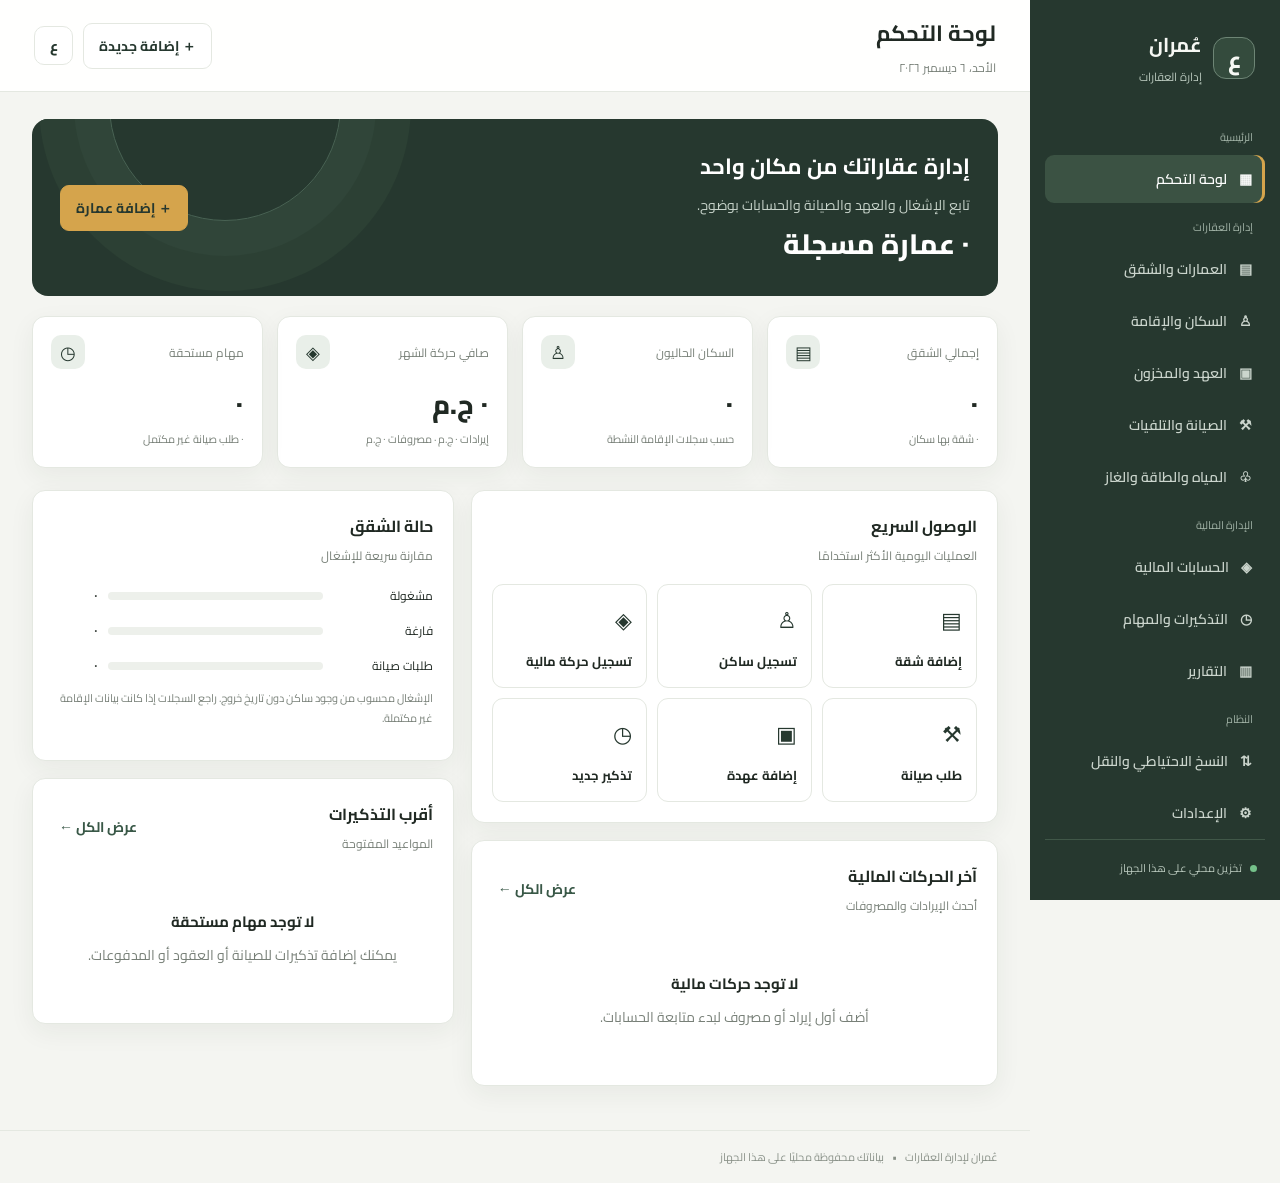
==== عماره6.html @ f6e33fef "Keep standalone source aligned with database schema v3" ====
<!doctype html>
<html lang="ar" dir="rtl">
<head>
<meta charset="utf-8"><meta name="viewport" content="width=device-width,initial-scale=1,viewport-fit=cover">
<meta name="theme-color" content="#26382f"><meta name="description" content="نظام إدارة العمارات والشقق والسكان والعهد والحسابات">
<style>
@import url('https://fonts.googleapis.com/css2?family=Cairo:wght@400;500;600;700;800&display=swap');
:root{--bg:#f4f5f1;--panel:#fff;--ink:#202923;--muted:#788078;--line:#e4e8e1;--green:#26382f;--green2:#395847;--soft:#e9efe9;--gold:#d5a44c;--red:#b54c42;--shadow:0 8px 26px rgba(26,44,33,.06)}
*{box-sizing:border-box}body{margin:0;background:var(--bg);color:var(--ink);font-family:"Cairo",Tahoma,Arial,sans-serif;font-size:14px}button,input,select,textarea{font:inherit}button{cursor:pointer}.app-shell{min-height:100vh;display:flex}.sidebar{width:250px;background:var(--green);color:#f6f8f4;position:fixed;right:0;top:0;bottom:0;padding:22px 15px;display:flex;flex-direction:column;z-index:20;overflow:auto}.brand{display:flex;align-items:center;gap:11px;padding:4px 10px 26px}.brand-mark{width:42px;height:42px;border:1px solid #6d8575;border-radius:13px;display:grid;place-items:center;font-size:23px;font-weight:800;background:#344b3d}.brand b{display:block;font-size:20px}.brand small{color:#b8c7bc}.nav-label{font-size:11px;color:#9fb0a4;margin:12px 12px 6px}.nav{width:100%;border:0;background:transparent;color:#cbd5cd;text-align:right;padding:11px 13px;border-radius:9px;display:flex;align-items:center;gap:12px;margin:2px 0;font-weight:600}.nav span{flex:1}.nav:hover,.nav.active{background:#3b5243;color:white}.nav.active{box-shadow:inset -3px 0 var(--gold)}.nav-badge{background:#d5a44c;color:#1f3026;border-radius:30px;min-width:8px;height:8px}.sidebar-foot{margin-top:auto;padding:18px 8px 0;color:#b8c7bc;font-size:11px;border-top:1px solid #405748}.status-dot{display:inline-block;width:7px;height:7px;background:#75c18a;border-radius:50%;margin-left:6px}.main{margin-right:250px;width:calc(100% - 250px);min-width:0}.topbar{height:92px;padding:20px 34px;background:rgba(255,255,255,.92);border-bottom:1px solid var(--line);display:flex;align-items:center;gap:14px;position:sticky;top:0;z-index:10}.topbar h1{margin:0;font-size:22px}.topbar p{margin:2px 0 0;color:var(--muted);font-size:12px}.top-actions{margin-right:auto;display:flex;gap:10px;align-items:center}.avatar,.icon-btn{border:1px solid var(--line);background:#fff;border-radius:10px;width:39px;height:39px;color:var(--green);font-weight:800}.mobile-menu{display:none}.content{padding:27px 32px;max-width:1600px;margin:auto;min-height:calc(100vh - 145px)}.footer{padding:16px 32px;color:#899188;font-size:11px;border-top:1px solid var(--line)}.footer span{margin:0 6px}.button{border:1px solid var(--green);background:var(--green);color:white;border-radius:9px;padding:9px 15px;font-weight:700;display:inline-flex;align-items:center;justify-content:center;gap:7px}.button:hover{background:var(--green2)}.button.ghost{background:white;color:var(--green);border-color:var(--line)}.button.danger{background:#fff5f4;border-color:#f0d4d1;color:var(--red)}.button.small{padding:5px 9px;font-size:12px}.button.gold{background:var(--gold);border-color:var(--gold);color:#25352a}.icon-btn{font-size:19px}.hero{background:var(--green);color:white;padding:26px 28px;border-radius:16px;display:flex;align-items:center;gap:20px;justify-content:space-between;margin-bottom:20px;position:relative;overflow:hidden}.hero:after{content:"";position:absolute;width:230px;height:230px;border:1px solid #496354;border-radius:50%;left:8%;top:-130px;box-shadow:0 0 0 35px #304539,0 0 0 70px #2c4034}.hero>*{z-index:1}.hero h2{margin:0 0 5px;font-size:22px}.hero p{margin:0;color:#c6d2c9}.hero .hero-number{font-size:28px;font-weight:800}.hero .button{background:var(--gold);border-color:var(--gold);color:#26382f}.stats-grid{display:grid;grid-template-columns:repeat(4,minmax(0,1fr));gap:14px;margin-bottom:22px}.stat-card,.panel,.data-card{background:var(--panel);border:1px solid var(--line);border-radius:13px;box-shadow:var(--shadow)}.stat-card{padding:18px}.stat-top{display:flex;align-items:center;justify-content:space-between;color:var(--muted);font-size:12px}.stat-icon{width:34px;height:34px;border-radius:10px;display:grid;place-items:center;background:var(--soft);color:var(--green);font-size:18px}.stat-value{font-size:27px;font-weight:800;margin:10px 0 0}.stat-note{font-size:11px;color:var(--muted)}.dashboard-grid{display:grid;grid-template-columns:1.25fr 1fr;gap:17px}.panel{padding:20px;margin-bottom:17px;min-width:0}.panel-head{display:flex;align-items:center;justify-content:space-between;gap:12px;margin-bottom:17px}.panel-head h3{margin:0;font-size:16px}.panel-head p{margin:3px 0 0;color:var(--muted);font-size:12px}.link-btn{border:0;background:transparent;color:var(--green2);font-weight:700}.quick-grid{display:grid;grid-template-columns:repeat(3,1fr);gap:10px}.quick-tile{border:1px solid var(--line);background:#fff;border-radius:11px;padding:14px;text-align:right;display:flex;flex-direction:column;gap:8px;color:var(--ink)}.quick-tile:hover{border-color:#a7b8aa;background:#f9fbf8}.quick-tile b{font-size:13px}.quick-tile span{font-size:22px;color:var(--green)}.section-title{display:flex;justify-content:space-between;align-items:center;margin-bottom:18px;gap:12px}.section-title h2{font-size:20px;margin:0}.section-title p{color:var(--muted);margin:4px 0 0;font-size:12px}.toolbar{display:flex;gap:9px;flex-wrap:wrap;margin-bottom:15px}.field,.search{border:1px solid #dfe5de;background:#fff;border-radius:9px;padding:10px 12px;outline:none;color:var(--ink);width:100%;min-width:0}.field:focus,.search:focus{border-color:#6c8b75;box-shadow:0 0 0 3px #e7eee8}.search{max-width:330px}.toolbar .field{width:auto;min-width:145px}.table-wrap{overflow:auto;border:1px solid var(--line);border-radius:10px}table{width:100%;border-collapse:collapse;white-space:nowrap;background:white}th,td{padding:12px 14px;text-align:right;border-bottom:1px solid #edf0eb;font-size:12px}th{background:#f8f9f6;color:#727c72;font-weight:700}tbody tr:last-child td{border-bottom:0}tbody tr:hover{background:#fbfcfa}.empty{text-align:center;padding:35px 15px;color:var(--muted)}.empty b{display:block;color:var(--ink);font-size:15px;margin-bottom:6px}.pill{display:inline-flex;padding:4px 8px;border-radius:30px;background:#edf1ed;color:#526355;font-size:11px;font-weight:700}.pill.good{background:#e6f4e9;color:#2e7543}.pill.warn{background:#fff3d9;color:#936a19}.pill.bad{background:#fde9e7;color:#a43d35}.pill.blue{background:#e8f1f7;color:#3f6b82}.muted{color:var(--muted)}.two-col{display:grid;grid-template-columns:1fr 1fr;gap:17px}.form-grid{display:grid;grid-template-columns:repeat(2,minmax(0,1fr));gap:13px}.form-field{display:flex;flex-direction:column;gap:6px}.form-field label{font-weight:700;font-size:12px}.form-field.full{grid-column:1/-1}.form-field small{font-size:11px;color:var(--muted)}textarea.field{min-height:80px;resize:vertical}.modal-backdrop{position:fixed;inset:0;background:rgba(18,28,21,.55);z-index:100;display:grid;place-items:center;padding:18px}.modal{width:min(720px,100%);max-height:90vh;overflow:auto;background:white;border-radius:16px;box-shadow:0 20px 70px #0003}.modal-head{display:flex;align-items:center;justify-content:space-between;padding:18px 22px;border-bottom:1px solid var(--line)}.modal-head h3{margin:0;font-size:17px}.modal-body{padding:22px}.modal-foot{padding:15px 22px;border-top:1px solid var(--line);display:flex;gap:9px;justify-content:flex-start}.close-btn{border:0;background:#f1f3ef;border-radius:8px;width:32px;height:32px}.toast-root{position:fixed;bottom:20px;left:20px;z-index:200;display:grid;gap:8px}.toast{padding:12px 16px;background:#24392d;color:white;border-radius:10px;box-shadow:var(--shadow);max-width:min(400px,90vw)}.toast.error{background:#9d3d35}.alert-strip{margin:16px 32px 0;padding:12px 15px;border:1px solid #f0dbad;background:#fff8e8;color:#805f1c;border-radius:10px}.hidden{display:none!important}.bar-row{display:grid;grid-template-columns:100px 1fr 45px;gap:10px;align-items:center;margin:12px 0;font-size:12px}.bar-track{height:8px;background:#edf0eb;border-radius:20px;overflow:hidden}.bar-fill{height:100%;background:var(--green2);border-radius:20px}.resident-photo{width:35px;height:35px;object-fit:cover;border-radius:9px;background:#edf0eb}.file-drop{padding:22px;border:1px dashed #b9c7ba;border-radius:12px;text-align:center;background:#fafbf9}.file-drop input{max-width:100%}.notice{padding:13px 15px;background:#f5f7f2;border-right:3px solid var(--gold);border-radius:7px;color:#586257;font-size:12px;line-height:1.9}.actions{display:flex;gap:6px;align-items:center}.actions button{border:1px solid var(--line);background:white;border-radius:7px;padding:5px 8px;color:var(--green);font-size:12px}.danger-text{color:var(--red)}.mini-metrics{display:flex;gap:8px;flex-wrap:wrap}.metric-chip{padding:8px 11px;background:#f4f6f2;border-radius:8px;font-size:12px}.metric-chip b{margin-right:5px}.tabs{display:flex;gap:5px;border-bottom:1px solid var(--line);margin-bottom:15px;overflow:auto}.tab{padding:10px 13px;border:0;background:none;color:var(--muted);white-space:nowrap}.tab.active{color:var(--green);border-bottom:2px solid var(--green);font-weight:800}.checkline{display:flex;align-items:center;gap:8px}.checkline input{width:17px;height:17px}.danger-zone{border:1px solid #f0d4d1;border-radius:10px;padding:15px}.danger-zone h4{color:var(--red);margin:0 0 8px}.small-text{font-size:11px;color:var(--muted);line-height:1.8}.report-summary{display:grid;grid-template-columns:repeat(3,1fr);gap:10px}.report-box{padding:14px;background:#f6f7f4;border-radius:9px}.report-box small{color:var(--muted);display:block}.report-box b{font-size:19px}.print-only{display:none}
@media(max-width:1100px){.stats-grid{grid-template-columns:repeat(2,1fr)}.content{padding:22px}.topbar{padding:18px 22px}.dashboard-grid{grid-template-columns:1fr}}
@media(max-width:760px){.sidebar{transform:translateX(105%);transition:transform .2s;width:270px;box-shadow:-12px 0 30px #0002}.sidebar.open{transform:translateX(0)}.main{margin-right:0;width:100%}.mobile-menu{display:block}.topbar{height:78px;padding:12px 15px}.topbar h1{font-size:18px}.topbar p{font-size:10px}.top-actions .button{padding:8px 10px;font-size:12px}.content{padding:17px 13px}.hero{padding:20px;align-items:flex-start;flex-direction:column}.hero h2{font-size:19px}.stats-grid{gap:9px}.stat-card{padding:13px}.stat-value{font-size:23px}.dashboard-grid,.two-col{grid-template-columns:1fr}.quick-grid{grid-template-columns:repeat(2,1fr)}.form-grid{grid-template-columns:1fr}.form-field.full{grid-column:auto}.section-title{align-items:flex-start}.section-title h2{font-size:18px}.search{max-width:none;flex:1}.toolbar .field{flex:1;min-width:120px}.panel{padding:14px}.report-summary{grid-template-columns:1fr 1fr}.footer{padding:14px}.alert-strip{margin:10px 13px 0}.modal-backdrop{padding:8px}.modal-body{padding:15px}.modal-head,.modal-foot{padding:14px 15px}}
@media print{.sidebar,.topbar,.footer,.toolbar,.button,.actions,.mobile-menu{display:none!important}.main{margin:0;width:100%}.content{padding:0}.panel,.stat-card{box-shadow:none;break-inside:avoid}.print-only{display:block}body{background:white}}

</style>
<title>عمران | إدارة العقارات</title>
</head>
<body>
<div class="app-shell">
<aside class="sidebar" id="sidebar">
  <div class="brand"><div class="brand-mark">ع</div><div><b>عُمران</b><small>إدارة العقارات</small></div></div>
  <div class="nav-label">الرئيسية</div>
  <button class="nav active" data-page="dashboard">▦ <span>لوحة التحكم</span></button>
  <div class="nav-label">إدارة العقارات</div>
  <button class="nav" data-page="buildings">▤ <span>العمارات والشقق</span></button>
  <button class="nav" data-page="residents">♙ <span>السكان والإقامة</span></button>
  <button class="nav" data-page="inventory">▣ <span>العهد والمخزون</span></button>
  <button class="nav" data-page="maintenance">⚒ <span>الصيانة والتلفيات</span></button>
  <button class="nav" data-page="utilities">♧ <span>المياه والطاقة والغاز</span></button>
  <div class="nav-label">الإدارة المالية</div>
  <button class="nav" data-page="finance">◈ <span>الحسابات المالية</span></button>
  <button class="nav" data-page="reminders">◷ <span>التذكيرات والمهام</span><i id="reminderBadge" class="nav-badge"></i></button>
  <button class="nav" data-page="reports">▥ <span>التقارير</span></button>
  <div class="nav-label">النظام</div>
  <button class="nav" data-page="backup">⇅ <span>النسخ الاحتياطي والنقل</span></button>
  <button class="nav" data-page="settings">⚙ <span>الإعدادات</span></button>
  <div class="sidebar-foot"><span class="status-dot"></span> تخزين محلي على هذا الجهاز</div>
</aside>
<main class="main">
<header class="topbar"><button class="icon-btn mobile-menu" id="menuToggle" aria-label="القائمة">☰</button><div><h1 id="pageTitle">لوحة التحكم</h1><p id="todayLabel"></p></div><div class="top-actions"><button class="button ghost" id="quickAdd">＋ إضافة جديدة</button><button class="avatar" id="profileBtn" title="معلومات البرنامج">ع</button></div></header>
<div id="alertStrip" class="alert-strip hidden"></div>
<section id="pageContent" class="content" aria-live="polite"></section>
<footer class="footer">عُمران لإدارة العقارات <span>•</span> بياناتك محفوظة محليًا على هذا الجهاز</footer>
</main>
</div>
<div id="modalRoot"></div><div id="toastRoot" class="toast-root" aria-live="polite"></div>
<script>
/* Omran property manager - local-first, IndexedDB */
(() => {
"use strict";
const DB_NAME="omran-property-manager", DB_VERSION=3, STORE="records", META="meta";
const $=s=>document.querySelector(s), $$=s=>Array.from(document.querySelectorAll(s));
const today=()=>new Date().toISOString().slice(0,10);
const uid=()=>`${Date.now().toString(36)}-${Math.random().toString(36).slice(2,9)}`;
const fmt=n=>new Intl.NumberFormat("ar-EG",{maximumFractionDigits:2}).format(Number(n||0));
const dateFmt=d=>d?new Date(d+"T12:00:00").toLocaleDateString("ar-EG"): "—";
const esc=s=>String(s??"").replace(/[&<>"']/g,c=>({"&":"&amp;","<":"&lt;",">":"&gt;",'"':"&quot;","'":"&#39;"}[c]));
const money=n=>`${fmt(n)} ج.م`;
const categories={
buildings:{label:"العمارات",title:"العمارات والشقق"},
apartments:{label:"الشقق",title:"الشقق"},
residents:{label:"السكان",title:"السكان والإقامة"},
inventory:{label:"العهد",title:"العهد والمخزون"},
maintenance:{label:"الصيانة",title:"الصيانة والتلفيات"},
utilities:{label:"المرافق",title:"المياه والطاقة والغاز"},
finance:{label:"الحسابات",title:"الحسابات المالية"},
reminders:{label:"التذكيرات",title:"التذكيرات والمهام"},
};
let db, state={page:"dashboard", search:"", filterBuilding:"", filterStatus:"", editId:null, modalType:null, lock:false};
const stores=["buildings","apartments","residents","residenceHistory","inventory","stockMoves","maintenance","utilities","transactions","reminders","meta"];
function openDB(){return new Promise((resolve,reject)=>{const req=indexedDB.open(DB_NAME,DB_VERSION);req.onupgradeneeded=()=>{const d=req.result;stores.forEach(s=>{if(!d.objectStoreNames.contains(s))d.createObjectStore(s,{keyPath:"id"});});};req.onsuccess=()=>resolve(req.result);req.onerror=()=>reject(req.error);});}
function all(store){return new Promise((resolve,reject)=>{const tx=db.transaction(store,"readonly"),r=tx.objectStore(store).getAll();r.onsuccess=()=>resolve(r.result||[]);r.onerror=()=>reject(r.error);});}
function get(store,id){return new Promise((resolve,reject)=>{const r=db.transaction(store,"readonly").objectStore(store).get(id);r.onsuccess=()=>resolve(r.result||null);r.onerror=()=>reject(r.error);});}
function put(store,obj){return new Promise((resolve,reject)=>{const tx=db.transaction(store,"readwrite");tx.objectStore(store).put(obj);tx.oncomplete=()=>resolve(obj);tx.onerror=()=>reject(tx.error);});}
function del(store,id){return new Promise((resolve,reject)=>{const tx=db.transaction(store,"readwrite");tx.objectStore(store).delete(id);tx.oncomplete=resolve;tx.onerror=()=>reject(tx.error);});}
async function rows(store){return (await all(store)).sort((a,b)=>(b.updatedAt||b.createdAt||"").localeCompare(a.updatedAt||a.createdAt||""));}
async function save(store,data){const old=data.id?await get(store,data.id):null;const obj={...old,...data,id:data.id||uid(),createdAt:old?.createdAt||new Date().toISOString(),updatedAt:new Date().toISOString()};await put(store,obj);return obj;}
function toast(msg,type=""){const el=document.createElement("div");el.className="toast "+type;el.textContent=msg;$("#toastRoot").append(el);setTimeout(()=>el.remove(),3500);}
function buildingName(id,bs){return bs.find(x=>x.id===id)?.name||"—";}
function apartmentName(id,aps,bs=[]){const a=aps.find(x=>x.id===id);return a?`${buildingName(a.buildingId,bs)} / شقة ${a.number}`:"—";}
function pill(text,type=""){return `<span class="pill ${type}">${esc(text)}</span>`;}
function empty(title,desc="ابدأ بإضافة أول سجل لهذا القسم."){return `<div class="empty"><b>${esc(title)}</b>${esc(desc)}</div>`;}
function pageTitle(p){const map={dashboard:"لوحة التحكم",buildings:"العمارات والشقق",residents:"السكان والإقامة",inventory:"العهد والمخزون",maintenance:"الصيانة والتلفيات",utilities:"المياه والطاقة والغاز",finance:"الحسابات المالية",reminders:"التذكيرات والمهام",reports:"التقارير",backup:"النسخ الاحتياطي والنقل",settings:"الإعدادات"};return map[p]||"عُمران";}
function sectionHead(title,desc,buttonText="",buttonAction=""){return `<div class="section-title"><div><h2>${title}</h2><p>${desc}</p></div>${buttonText?`<button class="button" data-action="${buttonAction}">＋ ${buttonText}</button>`:""}</div>`;}
function panelHead(title,desc="",right=""){return `<div class="panel-head"><div><h3>${title}</h3>${desc?`<p>${desc}</p>`:""}</div>${right}</div>`;}
function stat(label,value,icon,note=""){return `<div class="stat-card"><div class="stat-top"><span>${label}</span><span class="stat-icon">${icon}</span></div><div class="stat-value">${value}</div><div class="stat-note">${note}</div></div>`;}
function table(headers,body){return `<div class="table-wrap"><table><thead><tr>${headers.map(h=>`<th>${h}</th>`).join("")}</tr></thead><tbody>${body||`<tr><td colspan="${headers.length}">${empty("لا توجد بيانات مطابقة","غيّر عوامل البحث أو أضف سجلًا جديدًا.")}</td></tr>`}</tbody></table></div>`;}
function actionButtons(store,id){return `<div class="actions"><button data-action="edit" data-store="${store}" data-id="${id}">تعديل</button><button class="danger-text" data-action="delete" data-store="${store}" data-id="${id}">حذف</button></div>`;}
function buildingOptions(bs,selected=""){return `<option value="">اختر العمارة</option>`+bs.map(b=>`<option value="${b.id}" ${selected===b.id?"selected":""}>${esc(b.name)}</option>`).join("");}
function apartmentOptions(aps,bs,selected=""){return `<option value="">اختر الشقة</option>`+aps.map(a=>`<option value="${a.id}" ${selected===a.id?"selected":""}>${esc(buildingName(a.buildingId,bs))} — ${esc(a.number)}</option>`).join("");}
async function render(){if(!db)return;$("#pageTitle").textContent=pageTitle(state.page);$("#todayLabel").textContent=new Date().toLocaleDateString("ar-EG",{weekday:"long",year:"numeric",month:"long",day:"numeric"});$$(".nav").forEach(b=>b.classList.toggle("active",b.dataset.page===state.page));const reminders=await all("reminders");const due=reminders.filter(r=>!r.done&&r.date<=today()).length;$("#reminderBadge").style.display=due?"inline-block":"none";$("#alertStrip").classList.toggle("hidden",!due);$("#alertStrip").textContent=due?`لديك ${fmt(due)} تذكيرًا أو مهمة مستحقة أو متأخرة. راجع قسم التذكيرات.`:"";const content=$("#pageContent");content.innerHTML=await renderPage(state.page);content.querySelectorAll("[data-action]").forEach(b=>b.addEventListener("click",()=>handleAction(b.dataset.action,b.dataset.store,b.dataset.id)));content.querySelectorAll("[data-page-link]").forEach(b=>b.addEventListener("click",()=>navigate(b.dataset.pageLink)));content.querySelectorAll("[data-filter]").forEach(el=>el.addEventListener("input",()=>{state[el.dataset.filter]=el.value;render();}));content.querySelectorAll("[data-csv]").forEach(b=>b.addEventListener("click",()=>exportCSV(b.dataset.csv)));content.querySelectorAll("[data-print]").forEach(b=>b.addEventListener("click",()=>window.print()));}
async function renderPage(p){switch(p){case"dashboard":return dashboard();case"buildings":return buildingsPage();case"residents":return residentsPage();case"inventory":return inventoryPage();case"maintenance":return maintenancePage();case"utilities":return utilitiesPage();case"finance":return financePage();case"reminders":return remindersPage();case"reports":return reportsPage();case"backup":return backupPage();case"settings":return settingsPage();default:return dashboard();}}
async function dashboard(){const [bs,aps,rs,ms,ts,rem,inv]=await Promise.all(["buildings","apartments","residents","maintenance","transactions","reminders","inventory"].map(all));const activeResidents=rs.filter(x=>!x.exitDate);const occupied=new Set(activeResidents.map(x=>x.apartmentId));const due=rem.filter(x=>!x.done&&x.date<=today());const month=today().slice(0,7),tx=ts.filter(x=>(x.date||"").startsWith(month));const inc=tx.filter(x=>x.type==="income").reduce((s,x)=>s+Number(x.amount||0),0),out=tx.filter(x=>x.type==="expense").reduce((s,x)=>s+Number(x.amount||0),0);const openM=ms.filter(x=>x.status!=="مكتمل");const recent=[...ts].sort((a,b)=>(b.date||"").localeCompare(a.date||"")).slice(0,5);return `<div class="hero"><div><h2>إدارة عقاراتك من مكان واحد</h2><p>تابع الإشغال والعهد والصيانة والحسابات بوضوح.</p><div class="hero-number">${fmt(bs.length)} عمارة مسجلة</div></div><button class="button" data-action="add" data-store="buildings">＋ إضافة عمارة</button></div><div class="stats-grid">${stat("إجمالي الشقق",fmt(aps.length),"▤",`${fmt(occupied.size)} شقة بها سكان`)}${stat("السكان الحاليون",fmt(activeResidents.length),"♙","حسب سجلات الإقامة النشطة")}${stat("صافي حركة الشهر",money(inc-out),"◈",`إيرادات ${money(inc)} · مصروفات ${money(out)}`)}${stat("مهام مستحقة",fmt(due.length),"◷",`${fmt(openM.length)} طلب صيانة غير مكتمل`)}</div><div class="dashboard-grid"><div><div class="panel">${panelHead("الوصول السريع","العمليات اليومية الأكثر استخدامًا")}<div class="quick-grid"><button class="quick-tile" data-action="add" data-store="apartments"><span>▤</span><b>إضافة شقة</b></button><button class="quick-tile" data-action="add" data-store="residents"><span>♙</span><b>تسجيل ساكن</b></button><button class="quick-tile" data-action="add" data-store="transactions"><span>◈</span><b>تسجيل حركة مالية</b></button><button class="quick-tile" data-action="add" data-store="maintenance"><span>⚒</span><b>طلب صيانة</b></button><button class="quick-tile" data-action="add" data-store="inventory"><span>▣</span><b>إضافة عهدة</b></button><button class="quick-tile" data-action="add" data-store="reminders"><span>◷</span><b>تذكير جديد</b></button></div></div><div class="panel">${panelHead("آخر الحركات المالية","أحدث الإيرادات والمصروفات",`<button class="link-btn" data-page-link="finance">عرض الكل ←</button>`)}${recent.length?table(["التاريخ","البيان","النوع","المبلغ"],recent.map(t=>`<tr><td>${dateFmt(t.date)}</td><td>${esc(t.title)}</td><td>${pill(t.type==="income"?"إيراد":"مصروف",t.type==="income"?"good":"warn")}</td><td>${money(t.amount)}</td></tr>`).join("")):empty("لا توجد حركات مالية","أضف أول إيراد أو مصروف لبدء متابعة الحسابات.")}</div></div><div><div class="panel">${panelHead("حالة الشقق","مقارنة سريعة للإشغال")}<div class="bar-row"><span>مشغولة</span><div class="bar-track"><div class="bar-fill" style="width:${aps.length?Math.min(100,occupied.size/aps.length*100):0}%"></div></div><b>${fmt(occupied.size)}</b></div><div class="bar-row"><span>فارغة</span><div class="bar-track"><div class="bar-fill" style="width:${aps.length?Math.min(100,Math.max(0,aps.length-occupied.size)/aps.length*100):0}%;background:#d5a44c"></div></div><b>${fmt(Math.max(0,aps.length-occupied.size))}</b></div><div class="bar-row"><span>طلبات صيانة</span><div class="bar-track"><div class="bar-fill" style="width:${Math.min(100,openM.length*10)}%;background:#b54c42"></div></div><b>${fmt(openM.length)}</b></div><p class="small-text">الإشغال محسوب من وجود ساكن دون تاريخ خروج. راجع السجلات إذا كانت بيانات الإقامة غير مكتملة.</p></div><div class="panel">${panelHead("أقرب التذكيرات","المواعيد المفتوحة",`<button class="link-btn" data-page-link="reminders">عرض الكل ←</button>`)}${due.length?due.slice(0,5).map(r=>`<div class="bar-row" style="grid-template-columns:1fr auto"><span>${esc(r.title)}<small class="muted" style="display:block">${dateFmt(r.date)}</small></span>${pill(r.date<today()?"متأخر":"اليوم",r.date<today()?"bad":"warn")}</div>`).join(""):empty("لا توجد مهام مستحقة","يمكنك إضافة تذكيرات للصيانة أو العقود أو المدفوعات.")}</div></div></div>`;}
async function buildingsPage(){const [bs,aps]=await Promise.all([all("buildings"),all("apartments")]);const q=state.search.toLowerCase();const list=bs.filter(b=>(b.name+" "+b.address).toLowerCase().includes(q));return `${sectionHead("العمارات والشقق","إدارة العقارات والوحدات وسعة كل شقة","إضافة عمارة","add-building")}<div class="toolbar"><input class="search" placeholder="ابحث باسم العمارة أو العنوان..." data-filter="search" value="${esc(state.search)}"><button class="button ghost" data-action="add" data-store="apartments">＋ إضافة شقة</button></div><div class="stats-grid">${stat("العمارات",fmt(bs.length),"▤")}${stat("الشقق",fmt(aps.length),"▦")}${stat("إجمالي السعة",fmt(aps.reduce((s,a)=>s+Number(a.capacity||0),0)),"♙","مكانًا للسكن")}${stat("متوسط الشقق/عمارة",bs.length?fmt(aps.length/bs.length):"0","⌂")}</div><div class="panel">${list.length?table(["العمارة","العنوان","الأدوار","عدد الشقق","بيانات التواصل","الإجراءات"],list.map(b=>`<tr><td><b>${esc(b.name)}</b></td><td>${esc(b.address||"—")}</td><td>${fmt(b.floors||0)}</td><td>${aps.filter(a=>a.buildingId===b.id).length}</td><td>${esc(b.phone||"—")}</td><td>${actionButtons("buildings",b.id)} <button class="button small ghost" data-action="view-building" data-id="${b.id}">الشقق</button></td></tr>`).join("")):empty("لا توجد عمارات بعد","أضف العمارة الأولى ثم أضف الشقق التابعة لها.")}</div><div class="panel">${panelHead("قائمة الشقق","رقم الشقة فريد داخل كل عمارة",`<button class="button small ghost" data-csv="apartments">تصدير CSV</button>`)}${aps.length?table(["العمارة","رقم الشقة","الدور","السعة","الحالة","ملاحظات","الإجراءات"],aps.map(a=>`<tr><td>${esc(buildingName(a.buildingId,bs))}</td><td><b>${esc(a.number)}</b></td><td>${esc(a.floor||"—")}</td><td>${fmt(a.capacity||0)}</td><td>${pill(a.status||"متاحة",a.status==="مشغولة"?"good":a.status==="صيانة"?"warn":"")}</td><td>${esc(a.notes||"—")}</td><td>${actionButtons("apartments",a.id)}</td></tr>`).join("")):empty("لا توجد شقق","أضف الشقق بعد تسجيل العمارة.")}</div>`;}
async function residentsPage(){const [rs,aps,bs,hist]=await Promise.all([all("residents"),all("apartments"),all("buildings"),all("residenceHistory")]);const q=state.search.toLowerCase();const list=rs.filter(r=>([r.name,r.nationalId,r.phone,r.job].join(" ").toLowerCase().includes(q)));const history=hist.slice().sort((a,b)=>(b.eventDate||"").localeCompare(a.eventDate||""));return `${sectionHead("السكان والإقامة","ملفات السكان، المغادرة، والانتقال بين الشقق مع سجل تاريخي مستقل","تسجيل ساكن","add-residents")}<div class="toolbar"><input class="search" placeholder="الاسم أو الرقم القومي أو الهاتف..." data-filter="search" value="${esc(state.search)}"><button class="button ghost" data-csv="residents">تصدير CSV السكان</button><button class="button ghost" data-csv="residenceHistory">تصدير سجل الإقامة</button></div><div class="panel">${list.length?table(["الاسم","الرقم القومي","الشقة الحالية","الوظيفة","الهاتف","بداية الإقامة","تاريخ المغادرة","الحالة","الإجراءات"],list.map(r=>`<tr><td><b>${esc(r.name)}</b></td><td>${esc(r.nationalId||"—")}</td><td>${esc(apartmentName(r.apartmentId,aps,bs))}</td><td>${esc(r.job||"—")}</td><td>${esc(r.phone||"—")}</td><td>${dateFmt(r.entryDate)}</td><td>${dateFmt(r.exitDate)}</td><td>${pill(r.exitDate?"غادر":"مقيم",r.exitDate?"":"good")}</td><td>${actionButtons("residents",r.id)} ${!r.exitDate?`<div class="actions"><button data-action="transfer-resident" data-id="${r.id}">نقل لشقة</button><button data-action="exit-resident" data-id="${r.id}" class="danger-text">تسجيل مغادرة</button></div>`:""}</td></tr>`).join("")):empty("لا توجد سجلات سكان","سجّل بيانات الساكن واربطه بالشقة وتاريخ الدخول.")}</div><div class="panel">${panelHead("سجل المغادرة والانتقالات","سجل تاريخي مستقل لا يُحذف عند تغيير الشقة الحالية.")}${history.length?table(["التاريخ","الساكن","نوع الحركة","من الشقة","إلى الشقة","ملاحظات"],history.map(h=>`<tr><td>${dateFmt(h.eventDate)}</td><td><b>${esc(h.residentName||"—")}</b></td><td>${pill(h.eventType==="transfer"?"انتقال بين شقق":"مغادرة",h.eventType==="transfer"?"warn":"bad")}</td><td>${esc(apartmentName(h.fromApartmentId,aps,bs))}</td><td>${esc(h.toApartmentId?apartmentName(h.toApartmentId,aps,bs):"—")}</td><td>${esc(h.notes||"—")}</td></tr>`).join("")):empty("لا توجد حركات سابقة","ستظهر هنا عمليات المغادرة والانتقال بعد تسجيلها.")}</div><div class="notice">الرقم القومي وصور الهوية بيانات حساسة. لا تُدرجها في تقارير عامة، واحمِ ملفات النسخ الاحتياطي.</div>`;}
async function inventoryPage(){const [inv,bs,aps,moves]=await Promise.all(["inventory","buildings","apartments","stockMoves"].map(all));const q=state.search.toLowerCase();const list=inv.filter(x=>(x.name+" "+x.category+" "+x.code).toLowerCase().includes(q));return `${sectionHead("العهد والمخزون","تتبع الأجهزة والأثاث والأدوات وحركة التسليم والإرجاع","إضافة صنف","add-inventory")}<div class="toolbar"><input class="search" placeholder="بحث باسم الصنف أو كوده..." data-filter="search" value="${esc(state.search)}"><button class="button ghost" data-action="stock-move">＋ حركة عهدة</button><button class="button ghost" data-csv="inventory">تصدير CSV</button></div><div class="stats-grid">${stat("الأصناف",fmt(inv.length),"▣")}${stat("إجمالي الكميات",fmt(inv.reduce((s,x)=>s+Number(x.quantity||0),0)),"▤")}${stat("قيمة المخزون",money(inv.reduce((s,x)=>s+Number(x.quantity||0)*Number(x.unitCost||0),0)),"◈")}${stat("حركات العهد",fmt(moves.length),"⇄")}</div><div class="panel">${list.length?table(["الصنف","الكود","التصنيف","الكمية الكلية","المتاح بالمخزن","تكلفة الوحدة","الإجراءات"],list.map(x=>{const issued=moves.filter(m=>m.itemId===x.id&&m.type==="issue").reduce((s,m)=>s+Number(m.quantity||0),0),returned=moves.filter(m=>m.itemId===x.id&&m.type==="return").reduce((s,m)=>s+Number(m.quantity||0),0),available=Number(x.quantity||0)-issued+returned;return `<tr><td><b>${esc(x.name)}</b></td><td>${esc(x.code||"—")}</td><td>${esc(x.category||"—")}</td><td>${fmt(x.quantity)}</td><td>${pill(fmt(available),available<=Number(x.minStock||0)?"warn":"good")}</td><td>${money(x.unitCost)}</td><td>${actionButtons("inventory",x.id)}</td></tr>`}).join("")):empty("المخزون فارغ","أضف الأصناف مثل الثلاجات والأسرة والمقشات وأنابيب الغاز.")}</div><div class="panel">${panelHead("آخر حركات العهد","التسليم والإرجاع والنقل والتلف")}${moves.length?table(["التاريخ","الصنف","النوع","الكمية","الشقة","المستلم/ملاحظات"],moves.slice().sort((a,b)=>(b.date||"").localeCompare(a.date||"")).slice(0,30).map(m=>`<tr><td>${dateFmt(m.date)}</td><td>${esc(inv.find(x=>x.id===m.itemId)?.name||"صنف محذوف")}</td><td>${esc(m.typeLabel||m.type)}</td><td>${fmt(m.quantity)}</td><td>${esc(apartmentName(m.apartmentId,aps,bs))}</td><td>${esc(m.person||m.notes||"—")}</td></tr>`).join("")):empty("لا توجد حركات عهد","استخدم زر حركة عهدة لتسجيل تسليم أو إرجاع.")}</div>`;}
async function maintenancePage(){const [ms,bs,aps]=await Promise.all(["maintenance","buildings","apartments"].map(all));const q=state.search.toLowerCase();const list=ms.filter(x=>(x.title+" "+x.type+" "+x.status+" "+x.description).toLowerCase().includes(q));return `${sectionHead("الصيانة والتلفيات","طلبات الإصلاح، الفنيون، التكاليف، وصور الحالة","طلب صيانة","add-maintenance")}<div class="toolbar"><input class="search" placeholder="ابحث في طلبات الصيانة..." data-filter="search" value="${esc(state.search)}"><button class="button ghost" data-csv="maintenance">تصدير CSV</button></div><div class="panel">${list.length?table(["التاريخ","المشكلة/العمل","العمارة/الشقة","النوع","الفني","التكلفة","الحالة","الإجراءات"],list.map(m=>`<tr><td>${dateFmt(m.date)}</td><td><b>${esc(m.title)}</b><small class="muted" style="display:block">${esc(m.description||"")}</small></td><td>${esc(m.apartmentId?apartmentName(m.apartmentId,aps,bs):buildingName(m.buildingId,bs))}</td><td>${esc(m.type||"إصلاح")}</td><td>${esc(m.technician||"—")}</td><td>${money(m.cost)}</td><td>${pill(m.status||"جديد",m.status==="مكتمل"?"good":m.status==="متأخر"?"bad":"warn")}</td><td>${actionButtons("maintenance",m.id)} <button data-action="complete-maintenance" data-id="${m.id}">إنهاء</button></td></tr>`).join("")):empty("لا توجد طلبات صيانة","سجّل إصلاح المياه أو الخزانات أو الكهرباء أو أي تلف.")}</div>`;}
async function utilitiesPage(){const [us,bs,aps]=await Promise.all(["utilities","buildings","apartments"].map(all));const q=state.search.toLowerCase();const list=us.filter(x=>(x.type+" "+x.description+" "+x.vendor).toLowerCase().includes(q));const total=us.reduce((s,x)=>s+Number(x.cost||0),0),qty=us.reduce((s,x)=>s+Number(x.quantity||0),0);return `${sectionHead("المياه والطاقة والغاز","مشتريات المياه، شحن الكهرباء، أسطوانات الغاز والخزانات","تسجيل عملية","add-utilities")}<div class="toolbar"><input class="search" placeholder="بحث بنوع العملية أو المورد..." data-filter="search" value="${esc(state.search)}"><button class="button ghost" data-csv="utilities">تصدير CSV</button></div><div class="stats-grid">${stat("عدد العمليات",fmt(us.length),"♧")}${stat("إجمالي الكميات",fmt(qty),"◉","بحسب وحدات التسجيل")}${stat("إجمالي التكلفة",money(total),"◈")}${stat("آخر تسجيل",us.length?dateFmt(us.slice().sort((a,b)=>(b.date||"").localeCompare(a.date||""))[0].date):"—","◷")}</div><div class="panel">${list.length?table(["التاريخ","نوع العملية","العمارة/الشقة","الكمية","الوحدة","التكلفة","المورد/الوصف","الإجراءات"],list.map(u=>`<tr><td>${dateFmt(u.date)}</td><td>${esc(u.type)}</td><td>${esc(u.apartmentId?apartmentName(u.apartmentId,aps,bs):buildingName(u.buildingId,bs))}</td><td>${fmt(u.quantity)}</td><td>${esc(u.unit||"—")}</td><td>${money(u.cost)}</td><td>${esc(u.vendor||u.description||"—")}</td><td>${actionButtons("utilities",u.id)}</td></tr>`).join("")):empty("لا توجد عمليات مرافق","سجّل شراء المياه أو شحن الكهرباء أو تعبئة/استبدال أسطوانة الغاز.")}</div><div class="notice">استخدم وحدات واضحة لكل سجل: متر مكعب أو لتر للمياه، جنيه لشحن الكهرباء، وأسـطوانة للتبادل. لا تجمع كميات بوحدات مختلفة في مؤشر واحد دون تمييز.</div>`;}
async function financePage(){const [ts,bs,aps,rs]=await Promise.all(["transactions","buildings","apartments","residents"].map(all));const q=state.search.toLowerCase(),month=state.financeMonth||today().slice(0,7);const list=ts.filter(t=>(!month||(t.date||"").startsWith(month))&&([t.title,t.category,t.notes,t.reference].join(" ").toLowerCase().includes(q)));const inc=list.filter(x=>x.type==="income").reduce((s,x)=>s+Number(x.amount||0),0),out=list.filter(x=>x.type==="expense").reduce((s,x)=>s+Number(x.amount||0),0),receivable=list.filter(x=>x.type==="receivable"&&!x.paid).reduce((s,x)=>s+Number(x.amount||0),0);return `${sectionHead("الحسابات المالية","الإيرادات والمصروفات والإيجارات والمستحقات","حركة مالية","add-transactions")}<div class="toolbar"><input class="search" placeholder="ابحث في الحركات..." data-filter="search" value="${esc(state.search)}"><input class="field" style="max-width:165px" type="month" id="financeMonth" value="${esc(month)}"><button class="button ghost" data-csv="transactions">تصدير CSV</button><button class="button ghost" data-action="add-rent">إنشاء استحقاق إيجار</button></div><div class="stats-grid">${stat("الإيرادات",money(inc),"↗","للفترة المحددة")}${stat("المصروفات",money(out),"↘","للفترة المحددة")}${stat("صافي الحركة",money(inc-out),"◈")}${stat("مستحقات غير مدفوعة",money(receivable),"◷")}</div><div class="panel">${list.length?table(["التاريخ","البيان","التصنيف","النوع","العمارة/الشقة","المبلغ","الحالة","الإجراءات"],list.map(t=>`<tr><td>${dateFmt(t.date)}</td><td><b>${esc(t.title)}</b><small class="muted" style="display:block">${esc(t.reference||"")}</small></td><td>${esc(t.category||"—")}</td><td>${pill(({income:"إيراد",expense:"مصروف",receivable:"مستحق"})[t.type]||t.type,t.type==="income"?"good":t.type==="expense"?"warn":"blue")}</td><td>${esc(t.apartmentId?apartmentName(t.apartmentId,aps,bs):buildingName(t.buildingId,bs))}</td><td>${money(t.amount)}</td><td>${t.type==="receivable"?pill(t.paid?"مدفوع":"غير مدفوع",t.paid?"good":"warn"):"—"}</td><td>${actionButtons("transactions",t.id)} ${t.type==="receivable"&&!t.paid?`<button data-action="mark-paid" data-id="${t.id}">تسجيل السداد</button>`:""}</td></tr>`).join("")):empty("لا توجد حركات في هذه الفترة","غيّر الشهر أو أضف إيرادًا أو مصروفًا أو استحقاقًا.")}</div><div class="notice">المبالغ تُسجّل كما أدخلها المستخدم. هذا سجل إداري وليس نظام محاسبة قانونيًا معتمدًا؛ راجع القيود والمستندات قبل الاعتماد الرسمي.</div>`;}
async function remindersPage(){const [rs,bs,aps]=await Promise.all(["reminders","buildings","apartments"].map(all));const q=state.search.toLowerCase();const list=rs.filter(r=>(r.title+" "+r.type+" "+r.notes).toLowerCase().includes(q)).sort((a,b)=>(a.done-b.done)||(a.date||"").localeCompare(b.date||""));return `${sectionHead("التذكيرات والمهام","مواعيد العقود والصيانة والمدفوعات والمهام الدورية","تذكير جديد","add-reminders")}<div class="toolbar"><input class="search" placeholder="بحث في التذكيرات..." data-filter="search" value="${esc(state.search)}"><button class="button ghost" data-csv="reminders">تصدير CSV</button></div><div class="panel">${list.length?table(["الموعد","المهمة","النوع","الارتباط","الأولوية","الحالة","الإجراءات"],list.map(r=>`<tr><td>${dateFmt(r.date)} ${!r.done&&r.date<today()?pill("متأخر","bad"):!r.done&&r.date===today()?pill("اليوم","warn"):""}</td><td><b>${esc(r.title)}</b><small class="muted" style="display:block">${esc(r.notes||"")}</small></td><td>${esc(r.type||"عام")}</td><td>${esc(r.apartmentId?apartmentName(r.apartmentId,aps,bs):buildingName(r.buildingId,bs))}</td><td>${pill(r.priority||"عادي",r.priority==="عاجل"?"bad":"")}</td><td>${pill(r.done?"مكتمل":"مفتوح",r.done?"good":"warn")}</td><td><button data-action="toggle-reminder" data-id="${r.id}">${r.done?"إعادة فتح":"إنجاز"}</button> ${actionButtons("reminders",r.id)}</td></tr>`).join("")):empty("لا توجد تذكيرات","أضف مواعيد تنظيف الخزانات وتجديد العقود وسداد المستحقات.")}</div><div class="notice">التذكيرات تظهر داخل البرنامج عند فتحه. إشعارات النظام في الخلفية قد تحتاج إلى تثبيت PWA أو تطبيق أصلي، ولا يضمن ملف HTML وحده تشغيل تنبيهات موثوقة عند إغلاق المتصفح.</div>`;}
async function reportsPage(){const [bs,aps,rs,inv,ms,us,ts,rem]=await Promise.all(["buildings","apartments","residents","inventory","maintenance","utilities","transactions","reminders"].map(all));const inc=ts.filter(t=>t.type==="income").reduce((s,t)=>s+Number(t.amount||0),0),out=ts.filter(t=>t.type==="expense").reduce((s,t)=>s+Number(t.amount||0),0),active=rs.filter(r=>!r.exitDate).length;return `${sectionHead("التقارير","ملخص تشغيلي ومالي قابل للتصدير والطباعة","طباعة التقرير","print")}<div class="report-summary">${[[ "العمارات",bs.length],[ "الشقق",aps.length],[ "السكان المقيمون",active],[ "أصناف المخزون",inv.length],[ "طلبات صيانة مفتوحة",ms.filter(m=>m.status!=="مكتمل").length],[ "عمليات المرافق",us.length],[ "إجمالي الإيرادات",money(inc)],[ "إجمالي المصروفات",money(out)],[ "صافي الحركة",money(inc-out)]].map(x=>`<div class="report-box"><small>${x[0]}</small><b>${fmt(x[1])}</b></div>`).join("")}</div><div class="panel">${panelHead("تقارير تفصيلية","نزّل الجداول لاستخدامها في Excel أو اطبع ملخصًا PDF")}<div class="quick-grid">${[["buildings","العمارات"],["apartments","الشقق"],["residents","السكان"],["inventory","العهد والمخزون"],["maintenance","الصيانة والتلفيات"],["utilities","المرافق"],["transactions","الحسابات المالية"],["reminders","التذكيرات"]].map(([k,v])=>`<button class="quick-tile" data-csv="${k}"><span>⇩</span><b>تصدير ${v} CSV</b></button>`).join("")}</div></div><div class="panel">${panelHead("متابعة التذكيرات","المهام المفتوحة")} ${rem.filter(r=>!r.done).length?table(["الموعد","المهمة","الأولوية"],rem.filter(r=>!r.done).sort((a,b)=>a.date.localeCompare(b.date)).map(r=>`<tr><td>${dateFmt(r.date)}</td><td>${esc(r.title)}</td><td>${esc(r.priority||"عادي")}</td></tr>`).join("")):empty("كل المهام مكتملة","لا توجد تذكيرات مفتوحة.")}</div>`;}
async function backupPage(){const [bs,aps,rs,inv,ms,us,ts,rem]=await Promise.all(["buildings","apartments","residents","inventory","maintenance","utilities","transactions","reminders"].map(all));const total=bs.length+aps.length+rs.length+inv.length+ms.length+us.length+ts.length+rem.length;return `${sectionHead("النسخ الاحتياطي والنقل","انقل بياناتك بين Android وWindows باستخدام ملف نسخة احتياطية","إنشاء نسخة احتياطية","export-backup")}<div class="stats-grid">${stat("السجلات الأساسية",fmt(total),"▤","لا يشمل عدد الصور منفصلًا")}${stat("العمارات",fmt(bs.length),"⌂")}${stat("السكان",fmt(rs.length),"♙")}${stat("الحركات المالية",fmt(ts.length),"◈")}</div><div class="two-col"><div class="panel">${panelHead("تصدير نسخة كاملة","يشمل السجلات والمرفقات التي حفظها التطبيق")}<p class="muted">يتم إنشاء ملف JSON يمكن استعادته على جهاز آخر. خزّن الملف في مكان آمن؛ فقد يحتوي على بيانات شخصية وصور هويات.</p><button class="button" data-action="export-backup">⇩ تنزيل نسخة احتياطية</button><div style="height:10px"></div><button class="button ghost" data-action="export-encrypted">⇩ نسخة احتياطية مشفرة بكلمة مرور</button></div><div class="panel">${panelHead("استعادة / نقل البيانات","استورد ملفًا تم إنشاؤه من عُمران")}<div class="file-drop"><p><b>اختر ملف النسخة الاحتياطية</b></p><p class="small-text">JSON أو ملف النسخة المشفرة الخاص بالتطبيق</p><input type="file" id="importFile" accept=".json,.omran,application/json"></div><div style="height:12px"></div><label class="checkline"><input type="checkbox" id="mergeImport"> دمج البيانات مع الموجودة بدل استبدالها</label><p class="small-text">الاستبدال يمسح السجلات الحالية قبل الاستيراد. أنشئ نسخة احتياطية أولًا.</p><button class="button" id="importBtn">استعادة النسخة</button></div></div><div class="panel">${panelHead("نقل البيانات بين الأجهزة","خطوات آمنة")}<ol style="line-height:2.1"><li>على الجهاز الأول، أنشئ نسخة احتياطية ونزّل الملف.</li><li>انقل الملف بنفسك إلى الجهاز الثاني باستخدام وسيلة آمنة.</li><li>افتح نسخة عُمران على الجهاز الثاني، ثم اختر الملف واضغط «استعادة النسخة».</li><li>تحقق من عدد العمارات والشقق والسجلات بعد الاستعادة.</li></ol><div class="notice">لا توجد مزامنة تلقائية حاليًا؛ التعديلات التي تتم على جهازين منفصلين لا تندمج تلقائيًا إلا إذا استوردت البيانات. الدمج يحافظ على السجلات الموجودة ويتجاوز السجلات ذات المعرفات المتطابقة.</div></div><div class="panel">${panelHead("تصدير جدول واحد","CSV يفتح في Excel")}<div class="quick-grid">${["buildings","apartments","residents","inventory","maintenance","utilities","transactions","reminders"].map(k=>`<button class="quick-tile" data-csv="${k}"><span>⇩</span><b>${categories[k]?.label||k}</b></button>`).join("")}</div></div>`;}
async function settingsPage(){const pin=await get("meta","pin");return `${sectionHead("الإعدادات","خيارات محلية للتطبيق والخصوصية")}<div class="two-col"><div class="panel">${panelHead("معلومات النظام","بيانات التطبيق الحالية")}<div class="bar-row" style="grid-template-columns:1fr auto"><span>إصدار التطبيق</span><b>1.0.0</b></div><div class="bar-row" style="grid-template-columns:1fr auto"><span>قاعدة البيانات</span><b>IndexedDB</b></div><div class="bar-row" style="grid-template-columns:1fr auto"><span>الاتصال بخادم خارجي</span><b>غير مستخدم</b></div><div class="bar-row" style="grid-template-columns:1fr auto"><span>قفل التطبيق</span><b>${pin?.value?"مفعّل":"غير مفعّل"}</b></div><p class="small-text">كل بيانات السجلات الأساسية تحفظ في متصفح هذا الجهاز. مسح بيانات المتصفح قد يحذفها؛ استخدم النسخ الاحتياطي بانتظام.</p></div><div class="panel">${panelHead("قفل عرض التطبيق","قفل بسيط لمنع فتح الواجهة دون الرمز")}<form id="pinForm" class="form-grid"><div class="form-field full"><label>رمز دخول جديد (4 أرقام أو أكثر)</label><input class="field" id="pinValue" type="password" inputmode="numeric" minlength="4" placeholder="اتركه فارغًا لإزالة القفل"></div><div class="form-field full"><label>تأكيد الرمز</label><input class="field" id="pinConfirm" type="password" inputmode="numeric" minlength="4"></div><div class="form-field full"><button class="button" type="submit">حفظ إعداد القفل</button></div></form><p class="notice">هذا القفل لا يشفر قاعدة البيانات المحلية، ولا يحميها من شخص يستطيع الوصول إلى ملفات المتصفح أو أدوات المطور. لا تعتبره بديلًا عن قفل الجهاز.</p></div></div><div class="panel danger-zone">${panelHead("منطقة البيانات الحساسة","احذر قبل تنفيذ أي إجراء حذف")}<h4>حذف جميع البيانات المحلية</h4><p>سيتم حذف العمارات والشقق والسكان والمرفقات والعهد والسجلات المالية والتذكيرات من قاعدة بيانات هذا المتصفح. لا يمكن التراجع عن ذلك دون نسخة احتياطية.</p><button class="button danger" data-action="clear-all">حذف كل البيانات</button></div>`;}
function field(name,label,type="text",value="",opts={}){const full=opts.full?" full":"";let input;if(type==="select")input=`<select class="field" name="${name}" ${opts.required?"required":""}>${opts.options||""}</select>`;else if(type==="textarea")input=`<textarea class="field" name="${name}" ${opts.required?"required":""} placeholder="${opts.placeholder||""}">${esc(value)}</textarea>`;else if(type==="file")input=`<input class="field" name="${name}" type="file" accept="${opts.accept||"image/*,.pdf"}">`;else input=`<input class="field" name="${name}" type="${type}" value="${esc(value)}" ${opts.required?"required":""} ${opts.min!==undefined?`min="${opts.min}"`:""} ${opts.step?`step="${opts.step}"`:""} placeholder="${opts.placeholder||""}">`;return `<div class="form-field${full}"><label>${label}${opts.required?" *":""}</label>${input}${opts.help?`<small>${opts.help}</small>`:""}</div>`;}
function selectOptions(items,selected,labelFn){return items.map(x=>`<option value="${x.id}" ${selected===x.id?"selected":""}>${esc(labelFn(x))}</option>`).join("");}
async function openForm(store,id=null,extra={}){state.editId=id;state.modalType=store;const old=id?await get(store,id):{};const [bs,aps,rs,inv]=await Promise.all(["buildings","apartments","residents","inventory"].map(all));let title="إضافة سجل",body="",s=old||{};
const f=(n,l,t="text",v=s[n]??"",o={})=>field(n,l,t,v,o), sel=(n,l,opts,o={})=>field(n,l,"select","",{...o,options:opts.replace(`value="${esc(s[n]||"")}"`,`value="${esc(s[n]||"")}" selected`)});
const bsel=sel("buildingId","العمارة",buildingOptions(bs,s.buildingId),{required:true});
const asel=sel("apartmentId","الشقة",apartmentOptions(aps,bs,s.apartmentId));
if(store==="buildings"){title=id?"تعديل بيانات العمارة":"إضافة عمارة";body=f("name","اسم العمارة","text",s.name,{required:true})+f("address","العنوان","text",s.address)+f("floors","عدد الأدوار","number",s.floors||1,{min:0})+f("phone","هاتف المسؤول","tel",s.phone)+f("manager","اسم المدير","text",s.manager)+f("notes","ملاحظات","textarea",s.notes,{full:true});}
else if(store==="apartments"){title=id?"تعديل الشقة":"إضافة شقة";body=bsel+f("number","رقم الشقة","text",s.number,{required:true})+f("floor","الدور","number",s.floor||0,{min:0})+f("capacity","السعة القصوى للسكان","number",s.capacity||1,{min:1,required:true})+sel("status","الحالة",["متاحة","مشغولة","صيانة","محجوزة"].map(x=>`<option ${s.status===x?"selected":""}>${x}</option>`).join(""))+f("notes","ملاحظات","textarea",s.notes,{full:true});}
else if(store==="residents"){title=id?"تعديل بيانات الساكن":"تسجيل ساكن";body=f("name","الاسم بالكامل","text",s.name,{required:true})+asel+f("nationalId","الرقم القومي","text",s.nationalId,{help:"يُحفظ محليًا؛ لا تشارك النسخة الاحتياطية دون حماية."})+f("job","الوظيفة","text",s.job)+f("phone","رقم الهاتف","tel",s.phone)+f("entryDate","تاريخ الدخول","date",s.entryDate||today(),{required:true})+f("exitDate","تاريخ الخروج","date",s.exitDate)+f("persons","عدد الأفراد في الأسرة","number",s.persons||1,{min:1})+f("idPhoto","صورة البطاقة","file","",{accept:"image/*,.pdf",help:"اختياري. تُحفظ الصورة داخل قاعدة البيانات المحلية."})+f("notes","ملاحظات","textarea",s.notes,{full:true});}
else if(store==="inventory"){title=id?"تعديل صنف":"إضافة صنف/عهدة";body=f("name","اسم الصنف","text",s.name,{required:true})+f("code","كود العهدة","text",s.code||uid().slice(-6))+f("category","التصنيف","text",s.category||"أجهزة وأثاث")+f("quantity","الكمية الموجودة","number",s.quantity??0,{min:0,required:true})+f("minStock","حد التنبيه عند النقص","number",s.minStock||0,{min:0})+f("unitCost","تكلفة الوحدة (جنيه)","number",s.unitCost||0,{min:0,step:"0.01"})+f("condition","الحالة","text",s.condition||"جيد")+f("notes","ملاحظات","textarea",s.notes,{full:true});}
else if(store==="stockMoves"){title="تسجيل حركة عهدة";body=sel("itemId","الصنف",selectOptions(inv,s.itemId,x=>x.name),{required:true})+sel("type","نوع الحركة",["issue","return","damage","adjust"].map((v,i)=>`<option value="${v}" ${s.type===v?"selected":""}>${["تسليم لشقة","إرجاع للمخزن","تالف/مفقود","تسوية مخزون"][i]}</option>`).join(""),{required:true})+f("quantity","الكمية","number",s.quantity||1,{min:0.01,step:"0.01",required:true})+asel+f("date","التاريخ","date",s.date||today(),{required:true})+f("person","اسم المستلم/المسلم","text",s.person)+f("notes","ملاحظات وحالة القطعة","textarea",s.notes,{full:true});}
else if(store==="maintenance"){title=id?"تعديل طلب صيانة":"طلب صيانة أو تسجيل تلف";body=f("title","المشكلة / العمل","text",s.title,{required:true})+bsel+asel+f("date","تاريخ الطلب","date",s.date||today(),{required:true})+f("type","النوع","text",s.type||"إصلاح")+f("technician","الفني / المورد","text",s.technician)+f("cost","التكلفة (جنيه)","number",s.cost||0,{min:0,step:"0.01"})+sel("status","الحالة",["جديد","قيد التنفيذ","مكتمل","متأخر"].map(x=>`<option ${s.status===x?"selected":""}>${x}</option>`).join(""))+f("description","وصف المشكلة والتلفيات","textarea",s.description,{full:true})+f("notes","قطع غيار / ملاحظات","textarea",s.notes,{full:true});}
else if(store==="utilities"){title="تسجيل عملية مياه أو طاقة أو غاز";body=bsel+asel+f("type","نوع العملية","select","",{required:true,options:["شراء مياه","تنظيف خزان","إصلاح مضخة","شحن كهرباء","تعبئة أسطوانة","استبدال أسطوانة","شراء غاز","أخرى"].map(x=>`<option ${s.type===x?"selected":""}>${x}</option>`).join("")})+f("date","التاريخ","date",s.date||today(),{required:true})+f("quantity","الكمية","number",s.quantity||0,{min:0,step:"0.01"})+f("unit","وحدة القياس","text",s.unit||"متر مكعب", {help:"مثال: متر مكعب، لتر، أسطوانة، جنيه"})+f("cost","التكلفة (جنيه)","number",s.cost||0,{min:0,step:"0.01"})+f("vendor","المورد / مصدر المياه","text",s.vendor)+f("description","الوصف / رقم العداد / قراءة","textarea",s.description,{full:true});}
else if(store==="transactions"){title="تسجيل حركة مالية";body=f("title","البيان","text",s.title,{required:true})+f("type","نوع الحركة","select","",{required:true,options:[["income","إيراد / قبض"],["expense","مصروف / صرف"],["receivable","مستحق غير مدفوع"]].map(([v,l])=>`<option value="${v}" ${s.type===v?"selected":""}>${l}</option>`).join("")})+f("category","التصنيف","select","",{required:true,options:["إيجار","صيانة","مياه","كهرباء","غاز","مشتريات","تأمين","رسوم سكن","أخرى"].map(x=>`<option ${s.category===x?"selected":""}>${x}</option>`).join("")})+f("amount","المبلغ بالجنيه","number",s.amount||0,{min:0.01,step:"0.01",required:true})+f("date","التاريخ","date",s.date||today(),{required:true})+bsel+asel+f("party","الطرف / الدافع / المستفيد","text",s.party)+f("reference","رقم الإيصال / المرجع","text",s.reference)+f("paidDate","تاريخ السداد (للمستحقات)","date",s.paidDate)+f("notes","ملاحظات","textarea",s.notes,{full:true});}
else if(store==="reminders"){title=id?"تعديل تذكير":"إضافة تذكير أو مهمة";body=f("title","عنوان المهمة","text",s.title,{required:true})+f("date","الموعد","date",s.date||today(),{required:true})+f("type","نوع التذكير","select","",{options:["عام","صيانة","عقد","إيجار","مياه","كهرباء","غاز","مخزون","أخرى"].map(x=>`<option ${s.type===x?"selected":""}>${x}</option>`).join("")})+sel("priority","الأولوية",["منخفض","عادي","مهم","عاجل"].map(x=>`<option ${s.priority===x?"selected":""}>${x}</option>`).join(""))+bsel+asel+f("notes","تفاصيل","textarea",s.notes,{full:true});}
else {toast("نوع السجل غير مدعوم","error");return;}
const root=$("#modalRoot");root.innerHTML=`<div class="modal-backdrop" role="presentation"><div class="modal" role="dialog" aria-modal="true"><div class="modal-head"><h3>${title}</h3><button class="close-btn" data-close>×</button></div><form id="recordForm"><div class="modal-body"><div class="form-grid">${body}</div><p class="small-text">الحقول التي تحمل علامة * مطلوبة. احفظ نسخة احتياطية بانتظام.</p></div><div class="modal-foot"><button class="button" type="submit">حفظ البيانات</button><button class="button ghost" type="button" data-close>إلغاء</button></div></form></div></div>`;
root.querySelectorAll("[data-close]").forEach(b=>b.onclick=closeModal);root.querySelector(".modal-backdrop").addEventListener("click",e=>{if(e.target.classList.contains("modal-backdrop"))closeModal();});
root.querySelector("#recordForm").onsubmit=async e=>{e.preventDefault();const form=e.currentTarget,fd=new FormData(form),data={};for(const [k,v] of fd.entries()){if(v instanceof File){if(v.size){if(v.size>8*1024*1024){toast("حجم المرفق أكبر من 8 ميجابايت","error");return;}data[k+"Data"]=await fileToData(v);data[k+"Name"]=v.name;}}else data[k]=v;}
try{if(["floors","floor","capacity","persons","quantity","minStock"].includes("quantity")&&false){};["floors","floor","capacity","persons","quantity","minStock","unitCost","cost","amount"].forEach(k=>{if(data[k]!==undefined&&data[k]!=="")data[k]=Number(data[k]);});if(store==="apartments"){if(!bs.some(b=>b.id===data.buildingId)){toast("اختر عمارة صحيحة","error");return;}const duplicate=aps.some(a=>a.buildingId===data.buildingId&&String(a.number)===String(data.number)&&a.id!==id);if(duplicate){toast("رقم الشقة موجود بالفعل داخل هذه العمارة","error");return;}}
if(store==="residents"&&data.apartmentId){const apt=aps.find(a=>a.id===data.apartmentId);if(apt){const current=rs.filter(r=>r.apartmentId===data.apartmentId&&!r.exitDate&&r.id!==id).reduce((n,r)=>n+Number(r.persons||1),0);if(!data.exitDate&&current+Number(data.persons||1)>Number(apt.capacity||1)){if(!confirm(`تنبيه: إجمالي السكان سيتجاوز سعة الشقة (${apt.capacity}). هل تريد الحفظ على أي حال؟`))return;}}}
if(store==="transactions"){data.paid=data.type!=="receivable"||!!data.paidDate;if(data.type==="receivable"&&data.paidDate)data.type="income";}
if(store==="reminders")data.done=!!s.done;
if(store==="stockMoves"){const item=inv.find(x=>x.id===data.itemId);if(!item)throw new Error("اختر صنفًا صحيحًا");if(!data.type||!data.quantity||data.quantity<=0)throw new Error("الكمية يجب أن تكون أكبر من صفر");const prior=await all("stockMoves");const used=prior.filter(m=>m.itemId===item.id&&m.id!==id).reduce((sum,m)=>sum+(m.type==="issue"||m.type==="damage"?Number(m.quantity):m.type==="return"?-Number(m.quantity):0),0);if(["issue","damage"].includes(data.type)&&Number(item.quantity)-used<data.quantity)throw new Error("الكمية المتاحة لا تكفي لهذه الحركة");data.typeLabel=({issue:"تسليم",return:"إرجاع",damage:"تالف/مفقود",adjust:"تسوية"})[data.type];}
await save(store,data);if(store==="transactions"&&data.type==="receivable"){/* kept as receivable */}closeModal();toast("تم حفظ البيانات");state.search="";await render();
}catch(err){toast(err.message||"تعذر حفظ البيانات","error");}};
}
function fileToData(file){return new Promise((resolve,reject)=>{const r=new FileReader();r.onload=()=>resolve(r.result);r.onerror=reject;r.readAsDataURL(file);});}
function closeModal(){$("#modalRoot").innerHTML="";state.editId=null;state.modalType=null;}
async function handleAction(action,store,id){try{if(action==="add-building")return openForm("buildings");if(action==="add-residents")return openForm("residents");if(action==="transfer-resident")return openResidenceAction(id,"transfer");if(action==="exit-resident")return openResidenceAction(id,"exit");if(action==="add-inventory")return openForm("inventory");if(action==="add-maintenance")return openForm("maintenance");if(action==="add-utilities")return openForm("utilities");if(action==="add-transactions")return openForm("transactions");if(action==="add-reminders")return openForm("reminders");if(action==="add-rent")return openRentForm();if(action==="add")return openForm(store);if(action==="edit")return openForm(store,id);if(action==="delete")return deleteRecord(store,id);if(action==="stock-move")return openForm("stockMoves");if(action==="complete-maintenance"){const x=await get("maintenance",id);if(x){await save("maintenance",{...x,status:"مكتمل",completedDate:today()});toast("تم إغلاق طلب الصيانة");await render();}return;}if(action==="mark-paid"){const x=await get("transactions",id);if(x){await save("transactions",{...x,type:"income",paid:true,paidDate:today()});toast("تم تسجيل السداد");await render();}return;}if(action==="toggle-reminder"){const x=await get("reminders",id);if(x){await save("reminders",{...x,done:!x.done});await render();}return;}if(action==="view-building"){const b=await get("buildings",id);if(b){state.search="";navigate("buildings");toast(`العمارة: ${b.name}. الشقق التابعة لها تظهر في القائمة أدناه.`);}return;}if(action==="export-backup")return exportBackup(false);if(action==="export-encrypted")return exportBackup(true);if(action==="clear-all")return clearAll();if(action==="print")return window.print();}catch(e){toast(e.message||"حدث خطأ","error");}}
async function openResidenceAction(id,mode){const r=await get("residents",id);if(!r)return; if(r.exitDate){toast("هذا السجل مؤرشف كمغادر بالفعل","error");return;}const [aps,bs]=await Promise.all([all("apartments"),all("buildings")]);const root=$("#modalRoot");const transfer=mode==="transfer";const choices=apartmentOptions(aps,bs,transfer?r.apartmentId:"");root.innerHTML=`<div class="modal-backdrop"><div class="modal" role="dialog" aria-modal="true"><div class="modal-head"><h3>${transfer?"تسجيل انتقال ساكن إلى شقة أخرى":"تسجيل مغادرة ساكن"}</h3><button class="close-btn" data-close>×</button></div><form id="residenceActionForm"><div class="modal-body"><p>الساكن: <b>${esc(r.name)}</b></p><p>الشقة الحالية: <b>${esc(apartmentName(r.apartmentId,aps,bs))}</b></p><div class="form-grid">${transfer?field("toApartmentId","الشقة الجديدة","select","",{required:true,options:choices}):""}${field("eventDate",transfer?"تاريخ الانتقال":"تاريخ المغادرة","date",today(),{required:true})}${field("notes","ملاحظات / سبب الحركة","textarea","",{full:true})}</div><p class="small-text">سيُحفظ سجل الحركة في الأرشيف، ولن تُحذف بيانات الساكن.</p></div><div class="modal-foot"><button class="button" type="submit">${transfer?"تأكيد الانتقال":"تأكيد المغادرة"}</button><button class="button ghost" type="button" data-close>إلغاء</button></div></form></div></div>`;root.querySelectorAll("[data-close]").forEach(b=>b.onclick=closeModal);root.querySelector("#residenceActionForm").onsubmit=async e=>{e.preventDefault();const d=Object.fromEntries(new FormData(e.currentTarget));if(transfer&&(!d.toApartmentId||d.toApartmentId===r.apartmentId)){toast("اختر شقة مختلفة عن الشقة الحالية","error");return;}if(d.eventDate<(r.entryDate||"")){toast("تاريخ الحركة لا يمكن أن يسبق بداية الإقامة الحالية","error");return;}const target=transfer?aps.find(a=>a.id===d.toApartmentId):null;if(target){const residents=await all("residents");const occupied=residents.filter(x=>x.id!==r.id&&x.apartmentId===target.id&&!x.exitDate).reduce((n,x)=>n+Number(x.persons||1),0);if(occupied+Number(r.persons||1)>Number(target.capacity||1)&&!confirm(`تنبيه: الانتقال سيتجاوز سعة الشقة (${target.capacity||1}). هل تريد المتابعة؟`))return;}await save("residenceHistory",{residentId:r.id,residentName:r.name,eventType:transfer?"transfer":"departure",fromApartmentId:r.apartmentId,toApartmentId:transfer?d.toApartmentId:"",startDate:r.entryDate||"",eventDate:d.eventDate,notes:d.notes||"",nationalId:r.nationalId||""});if(transfer){await save("residents",{...r,apartmentId:d.toApartmentId,entryDate:d.eventDate,exitDate:""});}else{await save("residents",{...r,exitDate:d.eventDate});}closeModal();toast(transfer?"تم تسجيل الانتقال وحفظ الشقة السابقة في السجل":"تم تسجيل المغادرة وحفظ تاريخ الإقامة");await render();};}
async function deleteRecord(store,id){if(!confirm("هل تريد حذف هذا السجل؟ قد يؤثر الحذف على التقارير المرتبطة به."))return;if(store==="buildings"){const aps=await all("apartments");if(aps.some(a=>a.buildingId===id)){toast("لا يمكن حذف عمارة مرتبطة بشقق. انقل أو احذف الشقق أولًا.","error");return;}}if(store==="apartments"){const rs=await all("residents");if(rs.some(r=>r.apartmentId===id)){toast("لا يمكن حذف شقة لها سجلات إقامة. احتفظ بالأرشيف أو أزل الارتباط أولًا.","error");return;}}await del(store,id);toast("تم حذف السجل");await render();}
async function openRentForm(){const [aps,bs]=await Promise.all(["apartments","buildings"].map(all));if(!aps.length){toast("أضف شقة أولًا","error");return;}const root=$("#modalRoot");root.innerHTML=`<div class="modal-backdrop"><div class="modal" role="dialog" aria-modal="true"><div class="modal-head"><h3>إنشاء استحقاق إيجار</h3><button class="close-btn" data-close>×</button></div><form id="rentForm"><div class="modal-body"><div class="form-grid">${field("apartmentId","الشقة","select","",{required:true,options:apartmentOptions(aps,bs)})}${field("amount","قيمة الإيجار الشهري","number","",{required:true,min:0.01,step:"0.01"})}${field("date","تاريخ الاستحقاق","date",today(),{required:true})}${field("period","شهر الاستحقاق","month",today().slice(0,7),{required:true})}${field("party","اسم المستأجر","text","")}</div></div><div class="modal-foot"><button class="button">إنشاء الاستحقاق</button><button class="button ghost" type="button" data-close>إلغاء</button></div></form></div></div>`;root.querySelectorAll("[data-close]").forEach(b=>b.onclick=closeModal);root.querySelector("#rentForm").onsubmit=async e=>{e.preventDefault();const d=Object.fromEntries(new FormData(e.currentTarget));await save("transactions",{title:`إيجار ${d.period}`,type:"receivable",category:"إيجار",amount:Number(d.amount),date:d.date,apartmentId:d.apartmentId,party:d.party,reference:d.period,paid:false});await save("reminders",{title:`استحقاق إيجار — ${d.period}`,date:d.date,type:"إيجار",priority:"مهم",apartmentId:d.apartmentId,notes:`قيمة الاستحقاق ${money(d.amount)}`,done:false});closeModal();toast("تم إنشاء استحقاق الإيجار والتذكير");render();};}
function navigate(p){state.page=p;state.search="";$("#sidebar").classList.remove("open");render();}
function csvCell(v){const s=String(v??"");return `"${s.replace(/"/g,'""')}"`;}
async function exportCSV(store){const data=await all(store);if(!data.length){toast("لا توجد بيانات لتصديرها","error");return;}const keys=[...new Set(data.flatMap(x=>Object.keys(x)))].filter(k=>!k.toLowerCase().endsWith("data"));const csv="\ufeff"+[keys.map(csvCell).join(","),...data.map(row=>keys.map(k=>csvCell(row[k])).join(","))].join("\r\n");downloadBlob(csv,`omran-${store}-${today()}.csv`,"text/csv;charset=utf-8");toast("تم تجهيز ملف CSV");}
function downloadBlob(content,name,type){const blob=content instanceof Blob?content:new Blob([content],{type});const url=URL.createObjectURL(blob),a=document.createElement("a");a.href=url;a.download=name;document.body.append(a);a.click();a.remove();setTimeout(()=>URL.revokeObjectURL(url),1500);}
async function exportBackup(encrypted=false){const data={app:"omran-property-manager",version:1,exportedAt:new Date().toISOString(),stores:{}};for(const s of stores)data.stores[s]=await all(s);let out=JSON.stringify(data);let name=`omran-backup-${today()}.json`;if(encrypted){const password=prompt("اختر كلمة مرور قوية لتشفير النسخة. لن يمكن استعادتها دون كلمة المرور.");if(!password)return;if(password.length<8){toast("استخدم كلمة مرور من 8 أحرف على الأقل","error");return;}try{out=await encryptText(out,password);name=`omran-backup-${today()}.omran`;}catch(e){toast("تعذر تشفير النسخة في هذا المتصفح","error");return;}}downloadBlob(out,name,encrypted?"application/octet-stream":"application/json");toast(encrypted?"تم إنشاء نسخة مشفرة":"تم إنشاء النسخة الاحتياطية");}
async function encryptText(text,password){if(!crypto?.subtle)throw new Error("WebCrypto unavailable");const enc=new TextEncoder(),salt=crypto.getRandomValues(new Uint8Array(16)),iv=crypto.getRandomValues(new Uint8Array(12));const material=await crypto.subtle.importKey("raw",enc.encode(password),"PBKDF2",false,["deriveKey"]);const key=await crypto.subtle.deriveKey({name:"PBKDF2",salt,iterations:250000,hash:"SHA-256"},material,{name:"AES-GCM",length:256},false,["encrypt"]);const cipher=await crypto.subtle.encrypt({name:"AES-GCM",iv},key,enc.encode(text));return JSON.stringify({format:"OMRAN-ENC-1",salt:b64(salt),iv:b64(iv),cipher:b64(new Uint8Array(cipher))});}
async function decryptText(obj,password){const enc=new TextEncoder(),dec=new TextDecoder(),salt=unb64(obj.salt),iv=unb64(obj.iv),cipher=unb64(obj.cipher);const material=await crypto.subtle.importKey("raw",enc.encode(password),"PBKDF2",false,["deriveKey"]);const key=await crypto.subtle.deriveKey({name:"PBKDF2",salt,iterations:250000,hash:"SHA-256"},material,{name:"AES-GCM",length:256},false,["decrypt"]);return dec.decode(await crypto.subtle.decrypt({name:"AES-GCM",iv},key,cipher));}
function b64(a){return btoa(String.fromCharCode(...a));}function unb64(s){return Uint8Array.from(atob(s),c=>c.charCodeAt(0));}
async function importBackup(){const file=$("#importFile").files[0];if(!file){toast("اختر ملف النسخة أولًا","error");return;}if(file.size>100*1024*1024){toast("حجم الملف يتجاوز الحد المسموح (100MB)","error");return;}try{let text=await file.text(),obj=JSON.parse(text);if(obj.format==="OMRAN-ENC-1"){const pw=prompt("أدخل كلمة مرور النسخة الاحتياطية:");if(!pw)return;text=await decryptText(obj,pw);obj=JSON.parse(text);}if(obj.app!=="omran-property-manager"||!obj.stores||!Array.isArray(obj.stores.buildings)||!Array.isArray(obj.stores.apartments))throw new Error("ملف النسخة غير صالح أو لا يتبع عُمران");const merge=$("#mergeImport").checked;if(!merge&&!confirm("سيتم استبدال البيانات الحالية بالنسخة المختارة. هل أنشأت نسخة احتياطية من البيانات الحالية؟"))return;const valid=stores.filter(s=>Array.isArray(obj.stores[s]));if(!merge){for(const s of stores)await new Promise((resolve,reject)=>{const tx=db.transaction(s,"readwrite");tx.objectStore(s).clear();tx.oncomplete=resolve;tx.onerror=()=>reject(tx.error);});}for(const s of valid){for(const record of obj.stores[s]){if(record&&record.id)await put(s,record);}}toast(`تم استيراد ${fmt(valid.reduce((n,s)=>n+obj.stores[s].length,0))} سجلًا`);state.page="dashboard";await render();}catch(e){toast(e.message.includes("OperationError")?"كلمة المرور غير صحيحة أو الملف تالف":`فشل الاستيراد: ${e.message}`,"error");}}
async function clearAll(){if(!confirm("تحذير: سيتم حذف جميع البيانات نهائيًا من هذا المتصفح. هل أنت متأكد؟"))return;if(!confirm("تأكيد أخير: هل أنشأت نسخة احتياطية وتريد حذف كل السجلات؟"))return;for(const s of stores)await new Promise((resolve,reject)=>{const tx=db.transaction(s,"readwrite");tx.objectStore(s).clear();tx.oncomplete=resolve;tx.onerror=()=>reject(tx.error);});toast("تم حذف جميع البيانات المحلية");state.page="dashboard";render();}
async function setupPin(){const pin=await get("meta","pin");if(!pin?.value)return;const value=prompt("أدخل رمز الدخول لفتح عُمران");if(value===null||value!==pin.value){document.body.innerHTML='<main style="padding:40px;text-align:center;font-family:Arial"><h2>التطبيق مقفل</h2><p>أعد تحميل الصفحة وحاول مرة أخرى.</p></main>';state.lock=true;return;}}
async function init(){if(!("indexedDB" in window)){alert("هذا المتصفح لا يدعم IndexedDB.");return;}try{db=await openDB();await setupPin();if(state.lock)return;$("#sidebar").addEventListener("click",e=>{const b=e.target.closest("[data-page]");if(b)navigate(b.dataset.page);});$("#menuToggle").onclick=()=>$("#sidebar").classList.toggle("open");$("#quickAdd").onclick=()=>openQuickAdd();$("#profileBtn").onclick=()=>navigate("settings");$("#pageContent").addEventListener("change",e=>{if(e.target.id==="financeMonth"){state.financeMonth=e.target.value;render();}});$("#pageContent").addEventListener("click",e=>{if(e.target.id==="financeMonth")return;});$("#pageContent").addEventListener("submit",e=>{if(e.target.id==="pinForm")e.preventDefault();});document.addEventListener("click",e=>{if(e.target.id==="importBtn")importBackup();});document.addEventListener("submit",async e=>{if(e.target.id==="pinForm"){e.preventDefault();const a=$("#pinValue").value,b=$("#pinConfirm").value;if(a&&a.length<4){toast("الرمز يجب ألا يقل عن 4 أرقام","error");return;}if(a!==b){toast("الرمزان غير متطابقين","error");return;}if(a&&!/^\d{4,}$/.test(a)){toast("استخدم 4 أرقام أو أكثر","error");return;}if(a)await put("meta",{id:"pin",value:a});else await del("meta","pin");toast("تم تحديث إعداد القفل");render();}});await render();}catch(e){console.error(e);toast("تعذر فتح قاعدة البيانات المحلية: "+e.message,"error");}}
async function openQuickAdd(){const opts=[["buildings","عمارة"],["apartments","شقة"],["residents","ساكن"],["inventory","صنف عهدة"],["maintenance","طلب صيانة"],["utilities","عملية مرافق"],["transactions","حركة مالية"],["reminders","تذكير"]];const root=$("#modalRoot");root.innerHTML=`<div class="modal-backdrop"><div class="modal" role="dialog"><div class="modal-head"><h3>إضافة جديدة</h3><button class="close-btn" data-close>×</button></div><div class="modal-body"><div class="quick-grid">${opts.map(([k,v])=>`<button class="quick-tile" data-qadd="${k}"><span>＋</span><b>${v}</b></button>`).join("")}</div></div></div></div>`;root.querySelectorAll("[data-close]").forEach(b=>b.onclick=closeModal);root.querySelectorAll("[data-qadd]").forEach(b=>b.onclick=()=>{const k=b.dataset.qadd;closeModal();openForm(k);});}
init();
})();
</script>
</body></html>
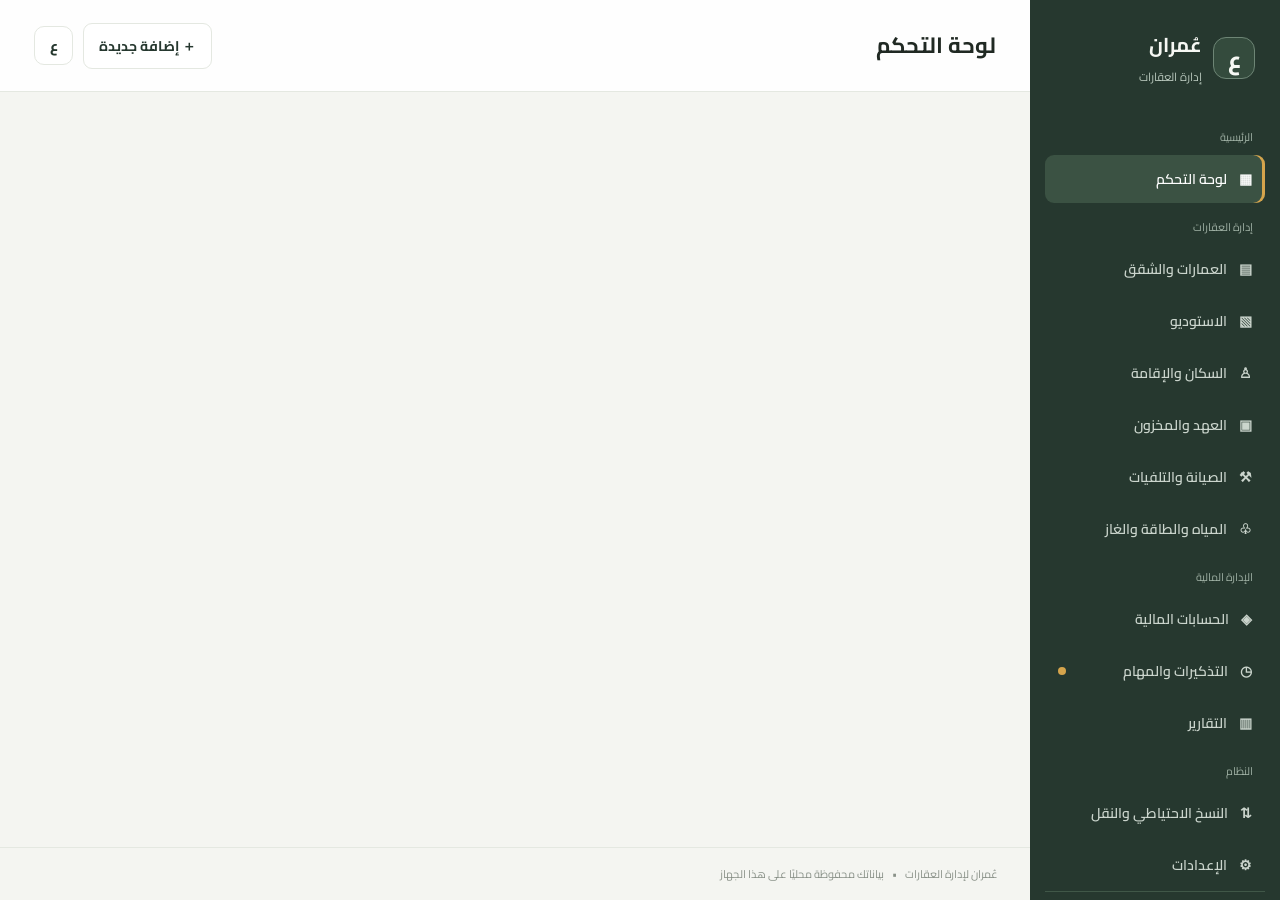
==== commit 896f9b97: "Keep standalone Arabic source synchronized with photo studio" ====
--- a/عماره6.html
+++ b/عماره6.html
@@ -6,7 +6,7 @@
 <style>
 @import url('https://fonts.googleapis.com/css2?family=Cairo:wght@400;500;600;700;800&display=swap');
 :root{--bg:#f4f5f1;--panel:#fff;--ink:#202923;--muted:#788078;--line:#e4e8e1;--green:#26382f;--green2:#395847;--soft:#e9efe9;--gold:#d5a44c;--red:#b54c42;--shadow:0 8px 26px rgba(26,44,33,.06)}
-*{box-sizing:border-box}body{margin:0;background:var(--bg);color:var(--ink);font-family:"Cairo",Tahoma,Arial,sans-serif;font-size:14px}button,input,select,textarea{font:inherit}button{cursor:pointer}.app-shell{min-height:100vh;display:flex}.sidebar{width:250px;background:var(--green);color:#f6f8f4;position:fixed;right:0;top:0;bottom:0;padding:22px 15px;display:flex;flex-direction:column;z-index:20;overflow:auto}.brand{display:flex;align-items:center;gap:11px;padding:4px 10px 26px}.brand-mark{width:42px;height:42px;border:1px solid #6d8575;border-radius:13px;display:grid;place-items:center;font-size:23px;font-weight:800;background:#344b3d}.brand b{display:block;font-size:20px}.brand small{color:#b8c7bc}.nav-label{font-size:11px;color:#9fb0a4;margin:12px 12px 6px}.nav{width:100%;border:0;background:transparent;color:#cbd5cd;text-align:right;padding:11px 13px;border-radius:9px;display:flex;align-items:center;gap:12px;margin:2px 0;font-weight:600}.nav span{flex:1}.nav:hover,.nav.active{background:#3b5243;color:white}.nav.active{box-shadow:inset -3px 0 var(--gold)}.nav-badge{background:#d5a44c;color:#1f3026;border-radius:30px;min-width:8px;height:8px}.sidebar-foot{margin-top:auto;padding:18px 8px 0;color:#b8c7bc;font-size:11px;border-top:1px solid #405748}.status-dot{display:inline-block;width:7px;height:7px;background:#75c18a;border-radius:50%;margin-left:6px}.main{margin-right:250px;width:calc(100% - 250px);min-width:0}.topbar{height:92px;padding:20px 34px;background:rgba(255,255,255,.92);border-bottom:1px solid var(--line);display:flex;align-items:center;gap:14px;position:sticky;top:0;z-index:10}.topbar h1{margin:0;font-size:22px}.topbar p{margin:2px 0 0;color:var(--muted);font-size:12px}.top-actions{margin-right:auto;display:flex;gap:10px;align-items:center}.avatar,.icon-btn{border:1px solid var(--line);background:#fff;border-radius:10px;width:39px;height:39px;color:var(--green);font-weight:800}.mobile-menu{display:none}.content{padding:27px 32px;max-width:1600px;margin:auto;min-height:calc(100vh - 145px)}.footer{padding:16px 32px;color:#899188;font-size:11px;border-top:1px solid var(--line)}.footer span{margin:0 6px}.button{border:1px solid var(--green);background:var(--green);color:white;border-radius:9px;padding:9px 15px;font-weight:700;display:inline-flex;align-items:center;justify-content:center;gap:7px}.button:hover{background:var(--green2)}.button.ghost{background:white;color:var(--green);border-color:var(--line)}.button.danger{background:#fff5f4;border-color:#f0d4d1;color:var(--red)}.button.small{padding:5px 9px;font-size:12px}.button.gold{background:var(--gold);border-color:var(--gold);color:#25352a}.icon-btn{font-size:19px}.hero{background:var(--green);color:white;padding:26px 28px;border-radius:16px;display:flex;align-items:center;gap:20px;justify-content:space-between;margin-bottom:20px;position:relative;overflow:hidden}.hero:after{content:"";position:absolute;width:230px;height:230px;border:1px solid #496354;border-radius:50%;left:8%;top:-130px;box-shadow:0 0 0 35px #304539,0 0 0 70px #2c4034}.hero>*{z-index:1}.hero h2{margin:0 0 5px;font-size:22px}.hero p{margin:0;color:#c6d2c9}.hero .hero-number{font-size:28px;font-weight:800}.hero .button{background:var(--gold);border-color:var(--gold);color:#26382f}.stats-grid{display:grid;grid-template-columns:repeat(4,minmax(0,1fr));gap:14px;margin-bottom:22px}.stat-card,.panel,.data-card{background:var(--panel);border:1px solid var(--line);border-radius:13px;box-shadow:var(--shadow)}.stat-card{padding:18px}.stat-top{display:flex;align-items:center;justify-content:space-between;color:var(--muted);font-size:12px}.stat-icon{width:34px;height:34px;border-radius:10px;display:grid;place-items:center;background:var(--soft);color:var(--green);font-size:18px}.stat-value{font-size:27px;font-weight:800;margin:10px 0 0}.stat-note{font-size:11px;color:var(--muted)}.dashboard-grid{display:grid;grid-template-columns:1.25fr 1fr;gap:17px}.panel{padding:20px;margin-bottom:17px;min-width:0}.panel-head{display:flex;align-items:center;justify-content:space-between;gap:12px;margin-bottom:17px}.panel-head h3{margin:0;font-size:16px}.panel-head p{margin:3px 0 0;color:var(--muted);font-size:12px}.link-btn{border:0;background:transparent;color:var(--green2);font-weight:700}.quick-grid{display:grid;grid-template-columns:repeat(3,1fr);gap:10px}.quick-tile{border:1px solid var(--line);background:#fff;border-radius:11px;padding:14px;text-align:right;display:flex;flex-direction:column;gap:8px;color:var(--ink)}.quick-tile:hover{border-color:#a7b8aa;background:#f9fbf8}.quick-tile b{font-size:13px}.quick-tile span{font-size:22px;color:var(--green)}.section-title{display:flex;justify-content:space-between;align-items:center;margin-bottom:18px;gap:12px}.section-title h2{font-size:20px;margin:0}.section-title p{color:var(--muted);margin:4px 0 0;font-size:12px}.toolbar{display:flex;gap:9px;flex-wrap:wrap;margin-bottom:15px}.field,.search{border:1px solid #dfe5de;background:#fff;border-radius:9px;padding:10px 12px;outline:none;color:var(--ink);width:100%;min-width:0}.field:focus,.search:focus{border-color:#6c8b75;box-shadow:0 0 0 3px #e7eee8}.search{max-width:330px}.toolbar .field{width:auto;min-width:145px}.table-wrap{overflow:auto;border:1px solid var(--line);border-radius:10px}table{width:100%;border-collapse:collapse;white-space:nowrap;background:white}th,td{padding:12px 14px;text-align:right;border-bottom:1px solid #edf0eb;font-size:12px}th{background:#f8f9f6;color:#727c72;font-weight:700}tbody tr:last-child td{border-bottom:0}tbody tr:hover{background:#fbfcfa}.empty{text-align:center;padding:35px 15px;color:var(--muted)}.empty b{display:block;color:var(--ink);font-size:15px;margin-bottom:6px}.pill{display:inline-flex;padding:4px 8px;border-radius:30px;background:#edf1ed;color:#526355;font-size:11px;font-weight:700}.pill.good{background:#e6f4e9;color:#2e7543}.pill.warn{background:#fff3d9;color:#936a19}.pill.bad{background:#fde9e7;color:#a43d35}.pill.blue{background:#e8f1f7;color:#3f6b82}.muted{color:var(--muted)}.two-col{display:grid;grid-template-columns:1fr 1fr;gap:17px}.form-grid{display:grid;grid-template-columns:repeat(2,minmax(0,1fr));gap:13px}.form-field{display:flex;flex-direction:column;gap:6px}.form-field label{font-weight:700;font-size:12px}.form-field.full{grid-column:1/-1}.form-field small{font-size:11px;color:var(--muted)}textarea.field{min-height:80px;resize:vertical}.modal-backdrop{position:fixed;inset:0;background:rgba(18,28,21,.55);z-index:100;display:grid;place-items:center;padding:18px}.modal{width:min(720px,100%);max-height:90vh;overflow:auto;background:white;border-radius:16px;box-shadow:0 20px 70px #0003}.modal-head{display:flex;align-items:center;justify-content:space-between;padding:18px 22px;border-bottom:1px solid var(--line)}.modal-head h3{margin:0;font-size:17px}.modal-body{padding:22px}.modal-foot{padding:15px 22px;border-top:1px solid var(--line);display:flex;gap:9px;justify-content:flex-start}.close-btn{border:0;background:#f1f3ef;border-radius:8px;width:32px;height:32px}.toast-root{position:fixed;bottom:20px;left:20px;z-index:200;display:grid;gap:8px}.toast{padding:12px 16px;background:#24392d;color:white;border-radius:10px;box-shadow:var(--shadow);max-width:min(400px,90vw)}.toast.error{background:#9d3d35}.alert-strip{margin:16px 32px 0;padding:12px 15px;border:1px solid #f0dbad;background:#fff8e8;color:#805f1c;border-radius:10px}.hidden{display:none!important}.bar-row{display:grid;grid-template-columns:100px 1fr 45px;gap:10px;align-items:center;margin:12px 0;font-size:12px}.bar-track{height:8px;background:#edf0eb;border-radius:20px;overflow:hidden}.bar-fill{height:100%;background:var(--green2);border-radius:20px}.resident-photo{width:35px;height:35px;object-fit:cover;border-radius:9px;background:#edf0eb}.file-drop{padding:22px;border:1px dashed #b9c7ba;border-radius:12px;text-align:center;background:#fafbf9}.file-drop input{max-width:100%}.notice{padding:13px 15px;background:#f5f7f2;border-right:3px solid var(--gold);border-radius:7px;color:#586257;font-size:12px;line-height:1.9}.actions{display:flex;gap:6px;align-items:center}.actions button{border:1px solid var(--line);background:white;border-radius:7px;padding:5px 8px;color:var(--green);font-size:12px}.danger-text{color:var(--red)}.mini-metrics{display:flex;gap:8px;flex-wrap:wrap}.metric-chip{padding:8px 11px;background:#f4f6f2;border-radius:8px;font-size:12px}.metric-chip b{margin-right:5px}.tabs{display:flex;gap:5px;border-bottom:1px solid var(--line);margin-bottom:15px;overflow:auto}.tab{padding:10px 13px;border:0;background:none;color:var(--muted);white-space:nowrap}.tab.active{color:var(--green);border-bottom:2px solid var(--green);font-weight:800}.checkline{display:flex;align-items:center;gap:8px}.checkline input{width:17px;height:17px}.danger-zone{border:1px solid #f0d4d1;border-radius:10px;padding:15px}.danger-zone h4{color:var(--red);margin:0 0 8px}.small-text{font-size:11px;color:var(--muted);line-height:1.8}.report-summary{display:grid;grid-template-columns:repeat(3,1fr);gap:10px}.report-box{padding:14px;background:#f6f7f4;border-radius:9px}.report-box small{color:var(--muted);display:block}.report-box b{font-size:19px}.print-only{display:none}
+*{box-sizing:border-box}body{margin:0;background:var(--bg);color:var(--ink);font-family:"Cairo",Tahoma,Arial,sans-serif;font-size:14px}button,input,select,textarea{font:inherit}button{cursor:pointer}.app-shell{min-height:100vh;display:flex}.sidebar{width:250px;background:var(--green);color:#f6f8f4;position:fixed;right:0;top:0;bottom:0;padding:22px 15px;display:flex;flex-direction:column;z-index:20;overflow:auto}.brand{display:flex;align-items:center;gap:11px;padding:4px 10px 26px}.brand-mark{width:42px;height:42px;border:1px solid #6d8575;border-radius:13px;display:grid;place-items:center;font-size:23px;font-weight:800;background:#344b3d}.brand b{display:block;font-size:20px}.brand small{color:#b8c7bc}.nav-label{font-size:11px;color:#9fb0a4;margin:12px 12px 6px}.nav{width:100%;border:0;background:transparent;color:#cbd5cd;text-align:right;padding:11px 13px;border-radius:9px;display:flex;align-items:center;gap:12px;margin:2px 0;font-weight:600}.nav span{flex:1}.nav:hover,.nav.active{background:#3b5243;color:white}.nav.active{box-shadow:inset -3px 0 var(--gold)}.nav-badge{background:#d5a44c;color:#1f3026;border-radius:30px;min-width:8px;height:8px}.sidebar-foot{margin-top:auto;padding:18px 8px 0;color:#b8c7bc;font-size:11px;border-top:1px solid #405748}.status-dot{display:inline-block;width:7px;height:7px;background:#75c18a;border-radius:50%;margin-left:6px}.main{margin-right:250px;width:calc(100% - 250px);min-width:0}.topbar{height:92px;padding:20px 34px;background:rgba(255,255,255,.92);border-bottom:1px solid var(--line);display:flex;align-items:center;gap:14px;position:sticky;top:0;z-index:10}.topbar h1{margin:0;font-size:22px}.topbar p{margin:2px 0 0;color:var(--muted);font-size:12px}.top-actions{margin-right:auto;display:flex;gap:10px;align-items:center}.avatar,.icon-btn{border:1px solid var(--line);background:#fff;border-radius:10px;width:39px;height:39px;color:var(--green);font-weight:800}.mobile-menu{display:none}.content{padding:27px 32px;max-width:1600px;margin:auto;min-height:calc(100vh - 145px)}.footer{padding:16px 32px;color:#899188;font-size:11px;border-top:1px solid var(--line)}.footer span{margin:0 6px}.button{border:1px solid var(--green);background:var(--green);color:white;border-radius:9px;padding:9px 15px;font-weight:700;display:inline-flex;align-items:center;justify-content:center;gap:7px}.button:hover{background:var(--green2)}.button.ghost{background:white;color:var(--green);border-color:var(--line)}.button.danger{background:#fff5f4;border-color:#f0d4d1;color:var(--red)}.button.small{padding:5px 9px;font-size:12px}.button.gold{background:var(--gold);border-color:var(--gold);color:#25352a}.icon-btn{font-size:19px}.hero{background:var(--green);color:white;padding:26px 28px;border-radius:16px;display:flex;align-items:center;gap:20px;justify-content:space-between;margin-bottom:20px;position:relative;overflow:hidden}.hero:after{content:"";position:absolute;width:230px;height:230px;border:1px solid #496354;border-radius:50%;left:8%;top:-130px;box-shadow:0 0 0 35px #304539,0 0 0 70px #2c4034}.hero>*{z-index:1}.hero h2{margin:0 0 5px;font-size:22px}.hero p{margin:0;color:#c6d2c9}.hero .hero-number{font-size:28px;font-weight:800}.hero .button{background:var(--gold);border-color:var(--gold);color:#26382f}.stats-grid{display:grid;grid-template-columns:repeat(4,minmax(0,1fr));gap:14px;margin-bottom:22px}.stat-card,.panel,.data-card{background:var(--panel);border:1px solid var(--line);border-radius:13px;box-shadow:var(--shadow)}.stat-card{padding:18px}.stat-top{display:flex;align-items:center;justify-content:space-between;color:var(--muted);font-size:12px}.stat-icon{width:34px;height:34px;border-radius:10px;display:grid;place-items:center;background:var(--soft);color:var(--green);font-size:18px}.stat-value{font-size:27px;font-weight:800;margin:10px 0 0}.stat-note{font-size:11px;color:var(--muted)}.dashboard-grid{display:grid;grid-template-columns:1.25fr 1fr;gap:17px}.panel{padding:20px;margin-bottom:17px;min-width:0}.panel-head{display:flex;align-items:center;justify-content:space-between;gap:12px;margin-bottom:17px}.panel-head h3{margin:0;font-size:16px}.panel-head p{margin:3px 0 0;color:var(--muted);font-size:12px}.link-btn{border:0;background:transparent;color:var(--green2);font-weight:700}.quick-grid{display:grid;grid-template-columns:repeat(3,1fr);gap:10px}.quick-tile{border:1px solid var(--line);background:#fff;border-radius:11px;padding:14px;text-align:right;display:flex;flex-direction:column;gap:8px;color:var(--ink)}.quick-tile:hover{border-color:#a7b8aa;background:#f9fbf8}.quick-tile b{font-size:13px}.quick-tile span{font-size:22px;color:var(--green)}.section-title{display:flex;justify-content:space-between;align-items:center;margin-bottom:18px;gap:12px}.section-title h2{font-size:20px;margin:0}.section-title p{color:var(--muted);margin:4px 0 0;font-size:12px}.toolbar{display:flex;gap:9px;flex-wrap:wrap;margin-bottom:15px}.field,.search{border:1px solid #dfe5de;background:#fff;border-radius:9px;padding:10px 12px;outline:none;color:var(--ink);width:100%;min-width:0}.field:focus,.search:focus{border-color:#6c8b75;box-shadow:0 0 0 3px #e7eee8}.search{max-width:330px}.toolbar .field{width:auto;min-width:145px}.table-wrap{overflow:auto;border:1px solid var(--line);border-radius:10px}table{width:100%;border-collapse:collapse;white-space:nowrap;background:white}th,td{padding:12px 14px;text-align:right;border-bottom:1px solid #edf0eb;font-size:12px}th{background:#f8f9f6;color:#727c72;font-weight:700}tbody tr:last-child td{border-bottom:0}tbody tr:hover{background:#fbfcfa}.empty{text-align:center;padding:35px 15px;color:var(--muted)}.empty b{display:block;color:var(--ink);font-size:15px;margin-bottom:6px}.pill{display:inline-flex;padding:4px 8px;border-radius:30px;background:#edf1ed;color:#526355;font-size:11px;font-weight:700}.pill.good{background:#e6f4e9;color:#2e7543}.pill.warn{background:#fff3d9;color:#936a19}.pill.bad{background:#fde9e7;color:#a43d35}.pill.blue{background:#e8f1f7;color:#3f6b82}.muted{color:var(--muted)}.two-col{display:grid;grid-template-columns:1fr 1fr;gap:17px}.form-grid{display:grid;grid-template-columns:repeat(2,minmax(0,1fr));gap:13px}.form-field{display:flex;flex-direction:column;gap:6px}.form-field label{font-weight:700;font-size:12px}.form-field.full{grid-column:1/-1}.form-field small{font-size:11px;color:var(--muted)}textarea.field{min-height:80px;resize:vertical}.modal-backdrop{position:fixed;inset:0;background:rgba(18,28,21,.55);z-index:100;display:grid;place-items:center;padding:18px}.modal{width:min(720px,100%);max-height:90vh;overflow:auto;background:white;border-radius:16px;box-shadow:0 20px 70px #0003}.modal-head{display:flex;align-items:center;justify-content:space-between;padding:18px 22px;border-bottom:1px solid var(--line)}.modal-head h3{margin:0;font-size:17px}.modal-body{padding:22px}.modal-foot{padding:15px 22px;border-top:1px solid var(--line);display:flex;gap:9px;justify-content:flex-start}.close-btn{border:0;background:#f1f3ef;border-radius:8px;width:32px;height:32px}.toast-root{position:fixed;bottom:20px;left:20px;z-index:200;display:grid;gap:8px}.toast{padding:12px 16px;background:#24392d;color:white;border-radius:10px;box-shadow:var(--shadow);max-width:min(400px,90vw)}.toast.error{background:#9d3d35}.alert-strip{margin:16px 32px 0;padding:12px 15px;border:1px solid #f0dbad;background:#fff8e8;color:#805f1c;border-radius:10px}.hidden{display:none!important}.bar-row{display:grid;grid-template-columns:100px 1fr 45px;gap:10px;align-items:center;margin:12px 0;font-size:12px}.bar-track{height:8px;background:#edf0eb;border-radius:20px;overflow:hidden}.bar-fill{height:100%;background:var(--green2);border-radius:20px}.resident-photo{width:35px;height:35px;object-fit:cover;border-radius:9px;background:#edf0eb}.file-drop{padding:22px;border:1px dashed #b9c7ba;border-radius:12px;text-align:center;background:#fafbf9}.file-drop input{max-width:100%}.notice{padding:13px 15px;background:#f5f7f2;border-right:3px solid var(--gold);border-radius:7px;color:#586257;font-size:12px;line-height:1.9}.actions{display:flex;gap:6px;align-items:center}.actions button{border:1px solid var(--line);background:white;border-radius:7px;padding:5px 8px;color:var(--green);font-size:12px}.danger-text{color:var(--red)}.mini-metrics{display:flex;gap:8px;flex-wrap:wrap}.metric-chip{padding:8px 11px;background:#f4f6f2;border-radius:8px;font-size:12px}.metric-chip b{margin-right:5px}.tabs{display:flex;gap:5px;border-bottom:1px solid var(--line);margin-bottom:15px;overflow:auto}.tab{padding:10px 13px;border:0;background:none;color:var(--muted);white-space:nowrap}.tab.active{color:var(--green);border-bottom:2px solid var(--green);font-weight:800}.checkline{display:flex;align-items:center;gap:8px}.checkline input{width:17px;height:17px}.danger-zone{border:1px solid #f0d4d1;border-radius:10px;padding:15px}.danger-zone h4{color:var(--red);margin:0 0 8px}.small-text{font-size:11px;color:var(--muted);line-height:1.8}.report-summary{display:grid;grid-template-columns:repeat(3,1fr);gap:10px}.report-box{padding:14px;background:#f6f7f4;border-radius:9px}.report-box small{color:var(--muted);display:block}.report-box b{font-size:19px}.print-only{display:none}.studio-grid{display:grid;grid-template-columns:repeat(auto-fill,minmax(210px,1fr));gap:14px}.studio-card{border:1px solid var(--line);border-radius:12px;overflow:hidden;background:#fff;min-width:0}.studio-thumb{display:block;width:100%;height:210px;object-fit:cover;background:#f2f4f0;cursor:zoom-in}.studio-card-body{padding:12px}.studio-card-title{font-weight:800;overflow-wrap:anywhere}.studio-card-meta{font-size:11px;color:var(--muted);margin:5px 0 10px}.studio-card-actions{display:flex;gap:6px;flex-wrap:wrap}.studio-card-actions .button{padding:6px 9px;font-size:11px}.studio-preview{max-width:100%;max-height:70vh;object-fit:contain;display:block;margin:auto}.studio-toolbar{display:flex;gap:10px;flex-wrap:wrap;align-items:end}.studio-toolbar .form-field{flex:1;min-width:160px}
 @media(max-width:1100px){.stats-grid{grid-template-columns:repeat(2,1fr)}.content{padding:22px}.topbar{padding:18px 22px}.dashboard-grid{grid-template-columns:1fr}}
 @media(max-width:760px){.sidebar{transform:translateX(105%);transition:transform .2s;width:270px;box-shadow:-12px 0 30px #0002}.sidebar.open{transform:translateX(0)}.main{margin-right:0;width:100%}.mobile-menu{display:block}.topbar{height:78px;padding:12px 15px}.topbar h1{font-size:18px}.topbar p{font-size:10px}.top-actions .button{padding:8px 10px;font-size:12px}.content{padding:17px 13px}.hero{padding:20px;align-items:flex-start;flex-direction:column}.hero h2{font-size:19px}.stats-grid{gap:9px}.stat-card{padding:13px}.stat-value{font-size:23px}.dashboard-grid,.two-col{grid-template-columns:1fr}.quick-grid{grid-template-columns:repeat(2,1fr)}.form-grid{grid-template-columns:1fr}.form-field.full{grid-column:auto}.section-title{align-items:flex-start}.section-title h2{font-size:18px}.search{max-width:none;flex:1}.toolbar .field{flex:1;min-width:120px}.panel{padding:14px}.report-summary{grid-template-columns:1fr 1fr}.footer{padding:14px}.alert-strip{margin:10px 13px 0}.modal-backdrop{padding:8px}.modal-body{padding:15px}.modal-head,.modal-foot{padding:14px 15px}}
 @media print{.sidebar,.topbar,.footer,.toolbar,.button,.actions,.mobile-menu{display:none!important}.main{margin:0;width:100%}.content{padding:0}.panel,.stat-card{box-shadow:none;break-inside:avoid}.print-only{display:block}body{background:white}}
@@ -22,6 +22,7 @@
   <button class="nav active" data-page="dashboard">▦ <span>لوحة التحكم</span></button>
   <div class="nav-label">إدارة العقارات</div>
   <button class="nav" data-page="buildings">▤ <span>العمارات والشقق</span></button>
+  <button class="nav" data-page="studio">▧ <span>الاستوديو</span></button>
   <button class="nav" data-page="residents">♙ <span>السكان والإقامة</span></button>
   <button class="nav" data-page="inventory">▣ <span>العهد والمخزون</span></button>
   <button class="nav" data-page="maintenance">⚒ <span>الصيانة والتلفيات</span></button>
@@ -47,7 +48,7 @@
 /* Omran property manager - local-first, IndexedDB */
 (() => {
 "use strict";
-const DB_NAME="omran-property-manager", DB_VERSION=3, STORE="records", META="meta";
+const DB_NAME="omran-property-manager", DB_VERSION=4, STORE="records", META="meta";
 const $=s=>document.querySelector(s), $$=s=>Array.from(document.querySelectorAll(s));
 const today=()=>new Date().toISOString().slice(0,10);
 const uid=()=>`${Date.now().toString(36)}-${Math.random().toString(36).slice(2,9)}`;
@@ -65,9 +66,9 @@
 finance:{label:"الحسابات",title:"الحسابات المالية"},
 reminders:{label:"التذكيرات",title:"التذكيرات والمهام"},
 };
-let db, state={page:"dashboard", search:"", filterBuilding:"", filterStatus:"", editId:null, modalType:null, lock:false};
-const stores=["buildings","apartments","residents","residenceHistory","inventory","stockMoves","maintenance","utilities","transactions","reminders","meta"];
-function openDB(){return new Promise((resolve,reject)=>{const req=indexedDB.open(DB_NAME,DB_VERSION);req.onupgradeneeded=()=>{const d=req.result;stores.forEach(s=>{if(!d.objectStoreNames.contains(s))d.createObjectStore(s,{keyPath:"id"});});};req.onsuccess=()=>resolve(req.result);req.onerror=()=>reject(req.error);});}
+let db, state={page:"dashboard", search:"", filterBuilding:"", filterStatus:"", studioApartmentId:"", editId:null, modalType:null, lock:false};
+const stores=["buildings","apartments","residents","residenceHistory","inventory","stockMoves","maintenance","utilities","transactions","reminders","studioPhotos","meta"]
+function openDB(){return new Promise((resolve,reject)=>{let settled=false,blocked=false;const req=indexedDB.open(DB_NAME,DB_VERSION);const timer=setTimeout(()=>{if(settled)return;settled=true;reject(new Error(blocked?"تحديث قاعدة البيانات متوقف لأن نسخة أخرى من التطبيق ما زالت مفتوحة. أغلق النسخ الأخرى ثم أعد تحميل الصفحة. لم يتم حذف البيانات.":"انتهت مهلة فتح قاعدة البيانات. أعد تحميل الصفحة، ولا تمسح بيانات المتصفح."));},20000);const fail=err=>{if(settled)return;settled=true;clearTimeout(timer);reject(err instanceof Error?err:new Error("تعذر فتح قاعدة البيانات"));};req.onupgradeneeded=()=>{const d=req.result;stores.forEach(s=>{if(!d.objectStoreNames.contains(s))d.createObjectStore(s,{keyPath:"id"});});};req.onblocked=()=>{blocked=true;toast("قاعدة البيانات تنتظر إغلاق نسخة أخرى من عُمران. أغلق علامات التبويب أو النسخ الأخرى ثم انتظر؛ لن تُحذف بياناتك.","error");};req.onsuccess=()=>{const d=req.result;if(settled){d.close();return;}settled=true;clearTimeout(timer);d.onversionchange=()=>{d.close();toast("تم طلب تحديث قاعدة البيانات من نسخة أخرى. أعد تحميل هذه الصفحة بعد انتهاء التحديث.","error");};resolve(d);};req.onerror=()=>fail(req.error||new Error("تعذر فتح قاعدة البيانات"));});}
 function all(store){return new Promise((resolve,reject)=>{const tx=db.transaction(store,"readonly"),r=tx.objectStore(store).getAll();r.onsuccess=()=>resolve(r.result||[]);r.onerror=()=>reject(r.error);});}
 function get(store,id){return new Promise((resolve,reject)=>{const r=db.transaction(store,"readonly").objectStore(store).get(id);r.onsuccess=()=>resolve(r.result||null);r.onerror=()=>reject(r.error);});}
 function put(store,obj){return new Promise((resolve,reject)=>{const tx=db.transaction(store,"readwrite");tx.objectStore(store).put(obj);tx.oncomplete=()=>resolve(obj);tx.onerror=()=>reject(tx.error);});}
@@ -79,7 +80,7 @@
 function apartmentName(id,aps,bs=[]){const a=aps.find(x=>x.id===id);return a?`${buildingName(a.buildingId,bs)} / شقة ${a.number}`:"—";}
 function pill(text,type=""){return `<span class="pill ${type}">${esc(text)}</span>`;}
 function empty(title,desc="ابدأ بإضافة أول سجل لهذا القسم."){return `<div class="empty"><b>${esc(title)}</b>${esc(desc)}</div>`;}
-function pageTitle(p){const map={dashboard:"لوحة التحكم",buildings:"العمارات والشقق",residents:"السكان والإقامة",inventory:"العهد والمخزون",maintenance:"الصيانة والتلفيات",utilities:"المياه والطاقة والغاز",finance:"الحسابات المالية",reminders:"التذكيرات والمهام",reports:"التقارير",backup:"النسخ الاحتياطي والنقل",settings:"الإعدادات"};return map[p]||"عُمران";}
+function pageTitle(p){const map={dashboard:"لوحة التحكم",buildings:"العمارات والشقق",residents:"السكان والإقامة",inventory:"العهد والمخزون",maintenance:"الصيانة والتلفيات",utilities:"المياه والطاقة والغاز",finance:"الحسابات المالية",reminders:"التذكيرات والمهام",reports:"التقارير",backup:"النسخ الاحتياطي والنقل",studio:"استوديو صور الشقق",settings:"الإعدادات"};return map[p]||"عُمران";}
 function sectionHead(title,desc,buttonText="",buttonAction=""){return `<div class="section-title"><div><h2>${title}</h2><p>${desc}</p></div>${buttonText?`<button class="button" data-action="${buttonAction}">＋ ${buttonText}</button>`:""}</div>`;}
 function panelHead(title,desc="",right=""){return `<div class="panel-head"><div><h3>${title}</h3>${desc?`<p>${desc}</p>`:""}</div>${right}</div>`;}
 function stat(label,value,icon,note=""){return `<div class="stat-card"><div class="stat-top"><span>${label}</span><span class="stat-icon">${icon}</span></div><div class="stat-value">${value}</div><div class="stat-note">${note}</div></div>`;}
@@ -87,10 +88,19 @@
 function actionButtons(store,id){return `<div class="actions"><button data-action="edit" data-store="${store}" data-id="${id}">تعديل</button><button class="danger-text" data-action="delete" data-store="${store}" data-id="${id}">حذف</button></div>`;}
 function buildingOptions(bs,selected=""){return `<option value="">اختر العمارة</option>`+bs.map(b=>`<option value="${b.id}" ${selected===b.id?"selected":""}>${esc(b.name)}</option>`).join("");}
 function apartmentOptions(aps,bs,selected=""){return `<option value="">اختر الشقة</option>`+aps.map(a=>`<option value="${a.id}" ${selected===a.id?"selected":""}>${esc(buildingName(a.buildingId,bs))} — ${esc(a.number)}</option>`).join("");}
-async function render(){if(!db)return;$("#pageTitle").textContent=pageTitle(state.page);$("#todayLabel").textContent=new Date().toLocaleDateString("ar-EG",{weekday:"long",year:"numeric",month:"long",day:"numeric"});$$(".nav").forEach(b=>b.classList.toggle("active",b.dataset.page===state.page));const reminders=await all("reminders");const due=reminders.filter(r=>!r.done&&r.date<=today()).length;$("#reminderBadge").style.display=due?"inline-block":"none";$("#alertStrip").classList.toggle("hidden",!due);$("#alertStrip").textContent=due?`لديك ${fmt(due)} تذكيرًا أو مهمة مستحقة أو متأخرة. راجع قسم التذكيرات.`:"";const content=$("#pageContent");content.innerHTML=await renderPage(state.page);content.querySelectorAll("[data-action]").forEach(b=>b.addEventListener("click",()=>handleAction(b.dataset.action,b.dataset.store,b.dataset.id)));content.querySelectorAll("[data-page-link]").forEach(b=>b.addEventListener("click",()=>navigate(b.dataset.pageLink)));content.querySelectorAll("[data-filter]").forEach(el=>el.addEventListener("input",()=>{state[el.dataset.filter]=el.value;render();}));content.querySelectorAll("[data-csv]").forEach(b=>b.addEventListener("click",()=>exportCSV(b.dataset.csv)));content.querySelectorAll("[data-print]").forEach(b=>b.addEventListener("click",()=>window.print()));}
-async function renderPage(p){switch(p){case"dashboard":return dashboard();case"buildings":return buildingsPage();case"residents":return residentsPage();case"inventory":return inventoryPage();case"maintenance":return maintenancePage();case"utilities":return utilitiesPage();case"finance":return financePage();case"reminders":return remindersPage();case"reports":return reportsPage();case"backup":return backupPage();case"settings":return settingsPage();default:return dashboard();}}
+async function render(){if(!db)return;$("#pageTitle").textContent=pageTitle(state.page);$("#todayLabel").textContent=new Date().toLocaleDateString("ar-EG",{weekday:"long",year:"numeric",month:"long",day:"numeric"});$$(".nav").forEach(b=>b.classList.toggle("active",b.dataset.page===state.page));const reminders=await all("reminders");const due=reminders.filter(r=>!r.done&&r.date<=today()).length;$("#reminderBadge").style.display=due?"inline-block":"none";$("#alertStrip").classList.toggle("hidden",!due);$("#alertStrip").textContent=due?`لديك ${fmt(due)} تذكيرًا أو مهمة مستحقة أو متأخرة. راجع قسم التذكيرات.`:"";const content=$("#pageContent");content.innerHTML=await renderPage(state.page);content.querySelectorAll("[data-action]").forEach(b=>b.addEventListener("click",()=>handleAction(b.dataset.action,b.dataset.store,b.dataset.id)));content.querySelectorAll("[data-page-link]").forEach(b=>b.addEventListener("click",()=>navigate(b.dataset.pageLink)));content.querySelectorAll("[data-filter]").forEach(el=>el.addEventListener("input",()=>{state[el.dataset.filter]=el.value;render();}));content.querySelectorAll("[data-csv]").forEach(b=>b.addEventListener("click",()=>exportCSV(b.dataset.csv)));content.querySelectorAll("[data-print]").forEach(b=>b.addEventListener("click",()=>window.print()));const aptSelect=content.querySelector("#studioApartmentSelect");if(aptSelect)aptSelect.addEventListener("change",()=>{state.studioApartmentId=aptSelect.value;state.search="";render();});for(const searchBox of [content.querySelector("#studioSearch"),content.querySelector("#studioSearchInline")].filter(Boolean))searchBox.addEventListener("change",()=>{state.search=searchBox.value;render();});const studioForm=content.querySelector("#studioUploadForm");if(studioForm)studioForm.addEventListener("submit",uploadStudioFiles);}
+async function renderPage(p){switch(p){case"dashboard":return dashboard();case"buildings":return buildingsPage();case"studio":return studioPage();case"residents":return residentsPage();case"inventory":return inventoryPage();case"maintenance":return maintenancePage();case"utilities":return utilitiesPage();case"finance":return financePage();case"reminders":return remindersPage();case"reports":return reportsPage();case"backup":return backupPage();case"settings":return settingsPage();default:return dashboard();}}
 async function dashboard(){const [bs,aps,rs,ms,ts,rem,inv]=await Promise.all(["buildings","apartments","residents","maintenance","transactions","reminders","inventory"].map(all));const activeResidents=rs.filter(x=>!x.exitDate);const occupied=new Set(activeResidents.map(x=>x.apartmentId));const due=rem.filter(x=>!x.done&&x.date<=today());const month=today().slice(0,7),tx=ts.filter(x=>(x.date||"").startsWith(month));const inc=tx.filter(x=>x.type==="income").reduce((s,x)=>s+Number(x.amount||0),0),out=tx.filter(x=>x.type==="expense").reduce((s,x)=>s+Number(x.amount||0),0);const openM=ms.filter(x=>x.status!=="مكتمل");const recent=[...ts].sort((a,b)=>(b.date||"").localeCompare(a.date||"")).slice(0,5);return `<div class="hero"><div><h2>إدارة عقاراتك من مكان واحد</h2><p>تابع الإشغال والعهد والصيانة والحسابات بوضوح.</p><div class="hero-number">${fmt(bs.length)} عمارة مسجلة</div></div><button class="button" data-action="add" data-store="buildings">＋ إضافة عمارة</button></div><div class="stats-grid">${stat("إجمالي الشقق",fmt(aps.length),"▤",`${fmt(occupied.size)} شقة بها سكان`)}${stat("السكان الحاليون",fmt(activeResidents.length),"♙","حسب سجلات الإقامة النشطة")}${stat("صافي حركة الشهر",money(inc-out),"◈",`إيرادات ${money(inc)} · مصروفات ${money(out)}`)}${stat("مهام مستحقة",fmt(due.length),"◷",`${fmt(openM.length)} طلب صيانة غير مكتمل`)}</div><div class="dashboard-grid"><div><div class="panel">${panelHead("الوصول السريع","العمليات اليومية الأكثر استخدامًا")}<div class="quick-grid"><button class="quick-tile" data-action="add" data-store="apartments"><span>▤</span><b>إضافة شقة</b></button><button class="quick-tile" data-action="add" data-store="residents"><span>♙</span><b>تسجيل ساكن</b></button><button class="quick-tile" data-action="add" data-store="transactions"><span>◈</span><b>تسجيل حركة مالية</b></button><button class="quick-tile" data-action="add" data-store="maintenance"><span>⚒</span><b>طلب صيانة</b></button><button class="quick-tile" data-action="add" data-store="inventory"><span>▣</span><b>إضافة عهدة</b></button><button class="quick-tile" data-action="add" data-store="reminders"><span>◷</span><b>تذكير جديد</b></button></div></div><div class="panel">${panelHead("آخر الحركات المالية","أحدث الإيرادات والمصروفات",`<button class="link-btn" data-page-link="finance">عرض الكل ←</button>`)}${recent.length?table(["التاريخ","البيان","النوع","المبلغ"],recent.map(t=>`<tr><td>${dateFmt(t.date)}</td><td>${esc(t.title)}</td><td>${pill(t.type==="income"?"إيراد":"مصروف",t.type==="income"?"good":"warn")}</td><td>${money(t.amount)}</td></tr>`).join("")):empty("لا توجد حركات مالية","أضف أول إيراد أو مصروف لبدء متابعة الحسابات.")}</div></div><div><div class="panel">${panelHead("حالة الشقق","مقارنة سريعة للإشغال")}<div class="bar-row"><span>مشغولة</span><div class="bar-track"><div class="bar-fill" style="width:${aps.length?Math.min(100,occupied.size/aps.length*100):0}%"></div></div><b>${fmt(occupied.size)}</b></div><div class="bar-row"><span>فارغة</span><div class="bar-track"><div class="bar-fill" style="width:${aps.length?Math.min(100,Math.max(0,aps.length-occupied.size)/aps.length*100):0}%;background:#d5a44c"></div></div><b>${fmt(Math.max(0,aps.length-occupied.size))}</b></div><div class="bar-row"><span>طلبات صيانة</span><div class="bar-track"><div class="bar-fill" style="width:${Math.min(100,openM.length*10)}%;background:#b54c42"></div></div><b>${fmt(openM.length)}</b></div><p class="small-text">الإشغال محسوب من وجود ساكن دون تاريخ خروج. راجع السجلات إذا كانت بيانات الإقامة غير مكتملة.</p></div><div class="panel">${panelHead("أقرب التذكيرات","المواعيد المفتوحة",`<button class="link-btn" data-page-link="reminders">عرض الكل ←</button>`)}${due.length?due.slice(0,5).map(r=>`<div class="bar-row" style="grid-template-columns:1fr auto"><span>${esc(r.title)}<small class="muted" style="display:block">${dateFmt(r.date)}</small></span>${pill(r.date<today()?"متأخر":"اليوم",r.date<today()?"bad":"warn")}</div>`).join(""):empty("لا توجد مهام مستحقة","يمكنك إضافة تذكيرات للصيانة أو العقود أو المدفوعات.")}</div></div></div>`;}
-async function buildingsPage(){const [bs,aps]=await Promise.all([all("buildings"),all("apartments")]);const q=state.search.toLowerCase();const list=bs.filter(b=>(b.name+" "+b.address).toLowerCase().includes(q));return `${sectionHead("العمارات والشقق","إدارة العقارات والوحدات وسعة كل شقة","إضافة عمارة","add-building")}<div class="toolbar"><input class="search" placeholder="ابحث باسم العمارة أو العنوان..." data-filter="search" value="${esc(state.search)}"><button class="button ghost" data-action="add" data-store="apartments">＋ إضافة شقة</button></div><div class="stats-grid">${stat("العمارات",fmt(bs.length),"▤")}${stat("الشقق",fmt(aps.length),"▦")}${stat("إجمالي السعة",fmt(aps.reduce((s,a)=>s+Number(a.capacity||0),0)),"♙","مكانًا للسكن")}${stat("متوسط الشقق/عمارة",bs.length?fmt(aps.length/bs.length):"0","⌂")}</div><div class="panel">${list.length?table(["العمارة","العنوان","الأدوار","عدد الشقق","بيانات التواصل","الإجراءات"],list.map(b=>`<tr><td><b>${esc(b.name)}</b></td><td>${esc(b.address||"—")}</td><td>${fmt(b.floors||0)}</td><td>${aps.filter(a=>a.buildingId===b.id).length}</td><td>${esc(b.phone||"—")}</td><td>${actionButtons("buildings",b.id)} <button class="button small ghost" data-action="view-building" data-id="${b.id}">الشقق</button></td></tr>`).join("")):empty("لا توجد عمارات بعد","أضف العمارة الأولى ثم أضف الشقق التابعة لها.")}</div><div class="panel">${panelHead("قائمة الشقق","رقم الشقة فريد داخل كل عمارة",`<button class="button small ghost" data-csv="apartments">تصدير CSV</button>`)}${aps.length?table(["العمارة","رقم الشقة","الدور","السعة","الحالة","ملاحظات","الإجراءات"],aps.map(a=>`<tr><td>${esc(buildingName(a.buildingId,bs))}</td><td><b>${esc(a.number)}</b></td><td>${esc(a.floor||"—")}</td><td>${fmt(a.capacity||0)}</td><td>${pill(a.status||"متاحة",a.status==="مشغولة"?"good":a.status==="صيانة"?"warn":"")}</td><td>${esc(a.notes||"—")}</td><td>${actionButtons("apartments",a.id)}</td></tr>`).join("")):empty("لا توجد شقق","أضف الشقق بعد تسجيل العمارة.")}</div>`;}
+async function buildingsPage(){const [bs,aps]=await Promise.all([all("buildings"),all("apartments")]);const q=state.search.toLowerCase();const list=bs.filter(b=>(b.name+" "+b.address).toLowerCase().includes(q));return `${sectionHead("العمارات والشقق","إدارة العقارات والوحدات وسعة كل شقة","إضافة عمارة","add-building")}<div class="toolbar"><input class="search" placeholder="ابحث باسم العمارة أو العنوان..." data-filter="search" value="${esc(state.search)}"><button class="button ghost" data-action="add" data-store="apartments">＋ إضافة شقة</button></div><div class="stats-grid">${stat("العمارات",fmt(bs.length),"▤")}${stat("الشقق",fmt(aps.length),"▦")}${stat("إجمالي السعة",fmt(aps.reduce((s,a)=>s+Number(a.capacity||0),0)),"♙","مكانًا للسكن")}${stat("متوسط الشقق/عمارة",bs.length?fmt(aps.length/bs.length):"0","⌂")}</div><div class="panel">${list.length?table(["العمارة","العنوان","الأدوار","عدد الشقق","بيانات التواصل","الإجراءات"],list.map(b=>`<tr><td><b>${esc(b.name)}</b></td><td>${esc(b.address||"—")}</td><td>${fmt(b.floors||0)}</td><td>${aps.filter(a=>a.buildingId===b.id).length}</td><td>${esc(b.phone||"—")}</td><td>${actionButtons("buildings",b.id)} <button class="button small ghost" data-action="view-building" data-id="${b.id}">الشقق</button></td></tr>`).join("")):empty("لا توجد عمارات بعد","أضف العمارة الأولى ثم أضف الشقق التابعة لها.")}</div><div class="panel">${panelHead("قائمة الشقق","رقم الشقة فريد داخل كل عمارة",`<button class="button small ghost" data-csv="apartments">تصدير CSV</button>`)}${aps.length?table(["العمارة","رقم الشقة","الدور","السعة","الحالة","ملاحظات","الإجراءات"],aps.map(a=>`<tr><td>${esc(buildingName(a.buildingId,bs))}</td><td><b>${esc(a.number)}</b></td><td>${esc(a.floor||"—")}</td><td>${fmt(a.capacity||0)}</td><td>${pill(a.status||"متاحة",a.status==="مشغولة"?"good":a.status==="صيانة"?"warn":"")}</td><td>${esc(a.notes||"—")}</td><td>${actionButtons("apartments",a.id)} <button class="button small ghost" data-action="studio-open" data-id="${a.id}">استوديو الصور</button></td></tr>`).join("")):empty("لا توجد شقق","أضف الشقق بعد تسجيل العمارة.")}</div>`;}
+function studioImageSrc(p){return typeof p?.dataUrl==="string"&&/^data:image\/(?:jpeg|png|webp|gif|avif|bmp);base64,/i.test(p.dataUrl)?esc(p.dataUrl):"";}
+async function studioPage(){const [aps,bs,photos,rs]=await Promise.all([all("apartments"),all("buildings"),all("studioPhotos"),all("residents")]);const sorted=aps.slice().sort((a,b)=>apartmentName(a.id,aps,bs).localeCompare(apartmentName(b.id,aps,bs),"ar"));let selected=state.studioApartmentId;if(!selected||!aps.some(a=>a.id===selected))selected=sorted[0]?.id||"";state.studioApartmentId=selected;const apt=aps.find(a=>a.id===selected),q=state.search.trim().toLowerCase();const list=photos.filter(p=>p.apartmentId===selected&&[p.caption,p.residentName,p.tags,p.originalName].join(" ").toLowerCase().includes(q)).sort((a,b)=>(b.createdAt||"").localeCompare(a.createdAt||""));const opts='<option value="">اختر الشقة لعرض الاستوديو</option>'+sorted.map(a=>'<option value="'+a.id+'" '+(a.id===selected?'selected':'')+'>'+esc(apartmentName(a.id,aps,bs))+'</option>').join("");const residents=rs.filter(r=>!r.exitDate&&r.apartmentId===selected);return \`${sectionHead("استوديو صور الشقق","ألبوم مستقل لكل شقة؛ ارفع صورًا متعددة وابحث واعرض وحمّل الصور في أي وقت.","فتح الاستوديو","studio-open-selected")}<div class="panel"><div class="studio-toolbar"><div class="form-field"><label for="studioApartmentSelect">الشقة</label><select class="field" id="studioApartmentSelect">${opts}</select></div><div class="form-field"><label for="studioSearch">بحث في صور الشقة</label><input class="field" id="studioSearch" placeholder="الوصف أو اسم الساكن أو الوسوم..." value="${esc(state.search)}"></div><div class="form-field"><label>إجمالي الصور</label><div class="metric-chip"><b>${fmt(photos.filter(p=>p.apartmentId===selected).length)}</b> صورة</div></div></div><div class="notice" style="margin-top:14px">لا يوجد حد عددي للصور داخل التطبيق؛ السعة الفعلية تعتمد على مساحة الجهاز والمتصفح. الصور محلية، لذا احتفظ بنسخ احتياطية.</div></div>${!aps.length?\`<div class="panel">${empty("لا توجد شقق","أضف شقة أولًا لإنشاء استوديو خاص بها.")}</div>\`:!apt?\`<div class="panel">${empty("اختر شقة","حدد الشقة لفتح ألبومها.")}</div>\`:\`<div class="panel"><div class="panel-head"><div><h3>${esc(apartmentName(apt.id,aps,bs))}</h3><p>${fmt(list.length)} صورة مطابقة · ${fmt(residents.length)} ساكن حالي</p></div><button class="button ghost" data-action="studio-download-manifest" data-id="${apt.id}">تصدير فهرس الألبوم</button></div><form id="studioUploadForm"><div class="form-grid"><div class="form-field"><label for="studioUploadInput">اختيار الصور</label><input class="field" id="studioUploadInput" type="file" accept="image/*" multiple required><small>يمكن اختيار عدة صور في المرة الواحدة، ولا يوجد حد عددي ثابت.</small></div><div class="form-field"><label for="studioResidentName">اسم الساكن (اختياري)</label><input class="field" id="studioResidentName" list="studioResidentNames" placeholder="اسم الشخص الظاهر في الصور"><datalist id="studioResidentNames">${residents.map(r=>'<option value="'+esc(r.name)+'"></option>').join("")}</datalist></div><div class="form-field"><label for="studioCaption">وصف الصور (اختياري)</label><input class="field" id="studioCaption" placeholder="وصف مشترك للصور المحددة"></div><div class="form-field"><label for="studioTags">وسوم (اختياري)</label><input class="field" id="studioTags" placeholder="ملف، ساكن، عقد..."></div><div class="form-field full"><button class="button" type="submit">＋ حفظ الصور في استوديو الشقة</button><small id="studioUploadStatus">لا تغلق التطبيق أثناء الحفظ.</small></div></div></form></div><div class="panel"><div class="toolbar"><input class="search" id="studioSearchInline" placeholder="تصفية الصور..." value="${esc(state.search)}"><button class="button ghost" data-action="studio-download-manifest" data-id="${apt.id}">تصدير قائمة الصور</button></div>${list.length?\`<div class="studio-grid">${list.map(p=>\`<article class="studio-card"><img class="studio-thumb" src="${studioImageSrc(p)}" alt="${esc(p.caption||p.originalName||"صورة ساكن")}" loading="lazy" data-action="studio-view" data-id="${p.id}"><div class="studio-card-body"><div class="studio-card-title">${esc(p.caption||p.originalName||"صورة بدون عنوان")}</div><div class="studio-card-meta">${esc(p.residentName||"دون اسم ساكن")} · ${dateFmt((p.createdAt||"").slice(0,10))}${p.tags?\`<br>وسوم: ${esc(p.tags)}\`:""}</div><div class="studio-card-actions"><button class="button ghost" data-action="studio-view" data-id="${p.id}">عرض</button><button class="button ghost" data-action="studio-download" data-id="${p.id}">تحميل</button><button class="button ghost" data-action="studio-edit" data-id="${p.id}">تعديل الوصف</button><button class="button danger" data-action="studio-delete" data-id="${p.id}">حذف</button></div></div></article>\`).join("")}</div>\`:empty("لا توجد صور في هذا الاستوديو",q?"لا توجد صور تطابق البحث.":"اختر صورًا من جهازك ثم احفظها هنا.")}</div>\`}\`;}
+async function uploadStudioFiles(e){e.preventDefault();const aptId=state.studioApartmentId,input=$("#studioUploadInput"),files=Array.from(input?.files||[]);if(!aptId||!files.length){toast("اختر الشقة وصورة واحدة على الأقل","error");return;}if(files.some(f=>!f.type.startsWith("image/")||f.type==="image/svg+xml")){toast("ارفع صور JPG أو PNG أو WebP؛ لا تقبل ملفات SVG.","error");return;}if(files.some(f=>f.size>25*1024*1024)){toast("حجم إحدى الصور يتجاوز 25 ميجابايت؛ قلل حجمها ثم أعد المحاولة.","error");return;}const caption=$("#studioCaption").value.trim(),residentName=$("#studioResidentName").value.trim(),tags=$("#studioTags").value.trim(),status=$("#studioUploadStatus"),submit=e.currentTarget.querySelector('button[type="submit"]');submit.disabled=true;let saved=0;try{for(let i=0;i<files.length;i++){if(status)status.textContent=\`جارٍ حفظ الصورة ${fmt(i+1)} من ${fmt(files.length)}…\`;const file=files[i];let dataUrl=await fileToData(file);if(file.size>1800*1024&&file.type!=="image/gif"){try{dataUrl=await compressStudioImage(file);}catch(_){}}const outputMime=(dataUrl.match(/^data:([^;,]+)/)||[])[1]||file.type||"image/jpeg";await save("studioPhotos",{apartmentId:aptId,caption:caption||file.name.replace(/\.[^.]+$/,""),residentName,tags,originalName:file.name,mimeType:outputMime,size:file.size,dataUrl});saved++;}toast(\`تم حفظ ${fmt(saved)} صورة\`);state.search="";await render();}catch(err){toast(\`تم حفظ ${fmt(saved)} من ${fmt(files.length)} صور. ${err.name==="QuotaExceededError"||/quota|storage/i.test(err.message)?"مساحة التخزين غير كافية؛ نزّل الصور أو أنشئ نسخة احتياطية ثم أفرغ مساحة.":err.message||"تعذر الحفظ"}\`,"error");await render();}finally{const b=document.querySelector(\`#studioUploadForm button[type="submit"]\`);if(b)b.disabled=false;}}
+function compressStudioImage(file){return new Promise((resolve,reject)=>{const image=new Image(),url=URL.createObjectURL(file);image.onload=()=>{try{const scale=Math.min(1,2400/Math.max(image.naturalWidth,image.naturalHeight)),canvas=document.createElement("canvas");canvas.width=Math.max(1,Math.round(image.naturalWidth*scale));canvas.height=Math.max(1,Math.round(image.naturalHeight*scale));const ctx=canvas.getContext("2d");if(!ctx)throw new Error("Canvas unavailable");ctx.fillStyle="#fff";ctx.fillRect(0,0,canvas.width,canvas.height);ctx.drawImage(image,0,0,canvas.width,canvas.height);resolve(canvas.toDataURL("image/jpeg",.88));}catch(e){reject(e);}finally{URL.revokeObjectURL(url);}};image.onerror=()=>{URL.revokeObjectURL(url);reject(new Error("تعذر قراءة الصورة"));};image.src=url;});}
+async function viewStudioPhoto(id){const p=await get("studioPhotos",id);if(!p)return;const root=$("#modalRoot");root.innerHTML=\`<div class="modal-backdrop"><div class="modal" role="dialog" aria-modal="true"><div class="modal-head"><div><h3>${esc(p.caption||p.originalName||"صورة ساكن")}</h3><p class="small-text">${esc(p.residentName||"")}</p></div><button class="close-btn" data-close>×</button></div><div class="modal-body"><img class="studio-preview" src="${studioImageSrc(p)}" alt="${esc(p.caption||"صورة ساكن")}"><p class="small-text">${esc(p.tags||"")}</p></div><div class="modal-foot"><button class="button" data-studio-download="${p.id}">تحميل الصورة</button><button class="button ghost" data-close>إغلاق</button></div></div></div>\`;root.querySelectorAll("[data-close]").forEach(b=>b.onclick=closeModal);root.querySelector("[data-studio-download]").onclick=()=>downloadStudioPhoto(p.id);root.querySelector(".modal-backdrop").addEventListener("click",e=>{if(e.target.classList.contains("modal-backdrop"))closeModal();});}
+async function downloadStudioPhoto(id){const p=await get("studioPhotos",id);if(!p?.dataUrl||!/^data:image\/(?:jpeg|png|webp|gif|avif|bmp);base64,/i.test(p.dataUrl)){toast("الصورة غير موجودة أو بياناتها غير مكتملة","error");return;}const a=document.createElement("a");a.href=p.dataUrl;const stem=(p.originalName||("omran-photo-"+id)).replace(/\.[^.]+$/,"").replace(/[\\/:*?"<>|]/g,"_"),ext=({"image/jpeg":"jpg","image/png":"png","image/webp":"webp","image/gif":"gif","image/avif":"avif","image/bmp":"bmp"})[p.mimeType]||"jpg";a.download=stem+"."+ext;document.body.append(a);a.click();a.remove();toast("تم طلب تحميل الصورة");}
+async function editStudioPhoto(id){const p=await get("studioPhotos",id);if(!p)return;const caption=prompt("وصف الصورة",p.caption||"");if(caption===null)return;const residentName=prompt("اسم الساكن (اختياري)",p.residentName||"");if(residentName===null)return;const tags=prompt("الوسوم مفصولة بفواصل",p.tags||"");if(tags===null)return;await save("studioPhotos",{...p,caption:caption.trim(),residentName:residentName.trim(),tags:tags.trim()});toast("تم تحديث بيانات الصورة");await render();}
+async function deleteStudioPhoto(id){const p=await get("studioPhotos",id);if(!p||!confirm("حذف الصورة «"+(p.caption||p.originalName||"بدون عنوان")+"» نهائيًا من هذا الجهاز؟"))return;await del("studioPhotos",id);toast("تم حذف الصورة");await render();}
+async function exportStudioManifest(apartmentId){const [photos,aps,bs]=await Promise.all([all("studioPhotos"),all("apartments"),all("buildings")]),apt=aps.find(a=>a.id===apartmentId);if(!apt)return;const album=photos.filter(p=>p.apartmentId===apartmentId).map(({id,apartmentId,caption,residentName,tags,originalName,mimeType,size,createdAt,updatedAt})=>({id,apartmentId,caption,residentName,tags,originalName,mimeType,size,createdAt,updatedAt}));downloadBlob(JSON.stringify({app:"omran-property-manager-studio-index",apartment:{...apt,buildingName:buildingName(apt.buildingId,bs)},photoCount:album.length,photos:album,exportedAt:new Date().toISOString()},null,2),"omran-studio-index-"+apt.number+"-"+today()+".json","application/json");toast("تم تصدير فهرس الألبوم دون ملفات الصور نفسها");}
 async function residentsPage(){const [rs,aps,bs,hist]=await Promise.all([all("residents"),all("apartments"),all("buildings"),all("residenceHistory")]);const q=state.search.toLowerCase();const list=rs.filter(r=>([r.name,r.nationalId,r.phone,r.job].join(" ").toLowerCase().includes(q)));const history=hist.slice().sort((a,b)=>(b.eventDate||"").localeCompare(a.eventDate||""));return `${sectionHead("السكان والإقامة","ملفات السكان، المغادرة، والانتقال بين الشقق مع سجل تاريخي مستقل","تسجيل ساكن","add-residents")}<div class="toolbar"><input class="search" placeholder="الاسم أو الرقم القومي أو الهاتف..." data-filter="search" value="${esc(state.search)}"><button class="button ghost" data-csv="residents">تصدير CSV السكان</button><button class="button ghost" data-csv="residenceHistory">تصدير سجل الإقامة</button></div><div class="panel">${list.length?table(["الاسم","الرقم القومي","الشقة الحالية","الوظيفة","الهاتف","بداية الإقامة","تاريخ المغادرة","الحالة","الإجراءات"],list.map(r=>`<tr><td><b>${esc(r.name)}</b></td><td>${esc(r.nationalId||"—")}</td><td>${esc(apartmentName(r.apartmentId,aps,bs))}</td><td>${esc(r.job||"—")}</td><td>${esc(r.phone||"—")}</td><td>${dateFmt(r.entryDate)}</td><td>${dateFmt(r.exitDate)}</td><td>${pill(r.exitDate?"غادر":"مقيم",r.exitDate?"":"good")}</td><td>${actionButtons("residents",r.id)} ${!r.exitDate?`<div class="actions"><button data-action="transfer-resident" data-id="${r.id}">نقل لشقة</button><button data-action="exit-resident" data-id="${r.id}" class="danger-text">تسجيل مغادرة</button></div>`:""}</td></tr>`).join("")):empty("لا توجد سجلات سكان","سجّل بيانات الساكن واربطه بالشقة وتاريخ الدخول.")}</div><div class="panel">${panelHead("سجل المغادرة والانتقالات","سجل تاريخي مستقل لا يُحذف عند تغيير الشقة الحالية.")}${history.length?table(["التاريخ","الساكن","نوع الحركة","من الشقة","إلى الشقة","ملاحظات"],history.map(h=>`<tr><td>${dateFmt(h.eventDate)}</td><td><b>${esc(h.residentName||"—")}</b></td><td>${pill(h.eventType==="transfer"?"انتقال بين شقق":"مغادرة",h.eventType==="transfer"?"warn":"bad")}</td><td>${esc(apartmentName(h.fromApartmentId,aps,bs))}</td><td>${esc(h.toApartmentId?apartmentName(h.toApartmentId,aps,bs):"—")}</td><td>${esc(h.notes||"—")}</td></tr>`).join("")):empty("لا توجد حركات سابقة","ستظهر هنا عمليات المغادرة والانتقال بعد تسجيلها.")}</div><div class="notice">الرقم القومي وصور الهوية بيانات حساسة. لا تُدرجها في تقارير عامة، واحمِ ملفات النسخ الاحتياطي.</div>`;}
 async function inventoryPage(){const [inv,bs,aps,moves]=await Promise.all(["inventory","buildings","apartments","stockMoves"].map(all));const q=state.search.toLowerCase();const list=inv.filter(x=>(x.name+" "+x.category+" "+x.code).toLowerCase().includes(q));return `${sectionHead("العهد والمخزون","تتبع الأجهزة والأثاث والأدوات وحركة التسليم والإرجاع","إضافة صنف","add-inventory")}<div class="toolbar"><input class="search" placeholder="بحث باسم الصنف أو كوده..." data-filter="search" value="${esc(state.search)}"><button class="button ghost" data-action="stock-move">＋ حركة عهدة</button><button class="button ghost" data-csv="inventory">تصدير CSV</button></div><div class="stats-grid">${stat("الأصناف",fmt(inv.length),"▣")}${stat("إجمالي الكميات",fmt(inv.reduce((s,x)=>s+Number(x.quantity||0),0)),"▤")}${stat("قيمة المخزون",money(inv.reduce((s,x)=>s+Number(x.quantity||0)*Number(x.unitCost||0),0)),"◈")}${stat("حركات العهد",fmt(moves.length),"⇄")}</div><div class="panel">${list.length?table(["الصنف","الكود","التصنيف","الكمية الكلية","المتاح بالمخزن","تكلفة الوحدة","الإجراءات"],list.map(x=>{const issued=moves.filter(m=>m.itemId===x.id&&m.type==="issue").reduce((s,m)=>s+Number(m.quantity||0),0),returned=moves.filter(m=>m.itemId===x.id&&m.type==="return").reduce((s,m)=>s+Number(m.quantity||0),0),available=Number(x.quantity||0)-issued+returned;return `<tr><td><b>${esc(x.name)}</b></td><td>${esc(x.code||"—")}</td><td>${esc(x.category||"—")}</td><td>${fmt(x.quantity)}</td><td>${pill(fmt(available),available<=Number(x.minStock||0)?"warn":"good")}</td><td>${money(x.unitCost)}</td><td>${actionButtons("inventory",x.id)}</td></tr>`}).join("")):empty("المخزون فارغ","أضف الأصناف مثل الثلاجات والأسرة والمقشات وأنابيب الغاز.")}</div><div class="panel">${panelHead("آخر حركات العهد","التسليم والإرجاع والنقل والتلف")}${moves.length?table(["التاريخ","الصنف","النوع","الكمية","الشقة","المستلم/ملاحظات"],moves.slice().sort((a,b)=>(b.date||"").localeCompare(a.date||"")).slice(0,30).map(m=>`<tr><td>${dateFmt(m.date)}</td><td>${esc(inv.find(x=>x.id===m.itemId)?.name||"صنف محذوف")}</td><td>${esc(m.typeLabel||m.type)}</td><td>${fmt(m.quantity)}</td><td>${esc(apartmentName(m.apartmentId,aps,bs))}</td><td>${esc(m.person||m.notes||"—")}</td></tr>`).join("")):empty("لا توجد حركات عهد","استخدم زر حركة عهدة لتسجيل تسليم أو إرجاع.")}</div>`;}
 async function maintenancePage(){const [ms,bs,aps]=await Promise.all(["maintenance","buildings","apartments"].map(all));const q=state.search.toLowerCase();const list=ms.filter(x=>(x.title+" "+x.type+" "+x.status+" "+x.description).toLowerCase().includes(q));return `${sectionHead("الصيانة والتلفيات","طلبات الإصلاح، الفنيون، التكاليف، وصور الحالة","طلب صيانة","add-maintenance")}<div class="toolbar"><input class="search" placeholder="ابحث في طلبات الصيانة..." data-filter="search" value="${esc(state.search)}"><button class="button ghost" data-csv="maintenance">تصدير CSV</button></div><div class="panel">${list.length?table(["التاريخ","المشكلة/العمل","العمارة/الشقة","النوع","الفني","التكلفة","الحالة","الإجراءات"],list.map(m=>`<tr><td>${dateFmt(m.date)}</td><td><b>${esc(m.title)}</b><small class="muted" style="display:block">${esc(m.description||"")}</small></td><td>${esc(m.apartmentId?apartmentName(m.apartmentId,aps,bs):buildingName(m.buildingId,bs))}</td><td>${esc(m.type||"إصلاح")}</td><td>${esc(m.technician||"—")}</td><td>${money(m.cost)}</td><td>${pill(m.status||"جديد",m.status==="مكتمل"?"good":m.status==="متأخر"?"bad":"warn")}</td><td>${actionButtons("maintenance",m.id)} <button data-action="complete-maintenance" data-id="${m.id}">إنهاء</button></td></tr>`).join("")):empty("لا توجد طلبات صيانة","سجّل إصلاح المياه أو الخزانات أو الكهرباء أو أي تلف.")}</div>`;}
@@ -99,7 +109,7 @@
 async function remindersPage(){const [rs,bs,aps]=await Promise.all(["reminders","buildings","apartments"].map(all));const q=state.search.toLowerCase();const list=rs.filter(r=>(r.title+" "+r.type+" "+r.notes).toLowerCase().includes(q)).sort((a,b)=>(a.done-b.done)||(a.date||"").localeCompare(b.date||""));return `${sectionHead("التذكيرات والمهام","مواعيد العقود والصيانة والمدفوعات والمهام الدورية","تذكير جديد","add-reminders")}<div class="toolbar"><input class="search" placeholder="بحث في التذكيرات..." data-filter="search" value="${esc(state.search)}"><button class="button ghost" data-csv="reminders">تصدير CSV</button></div><div class="panel">${list.length?table(["الموعد","المهمة","النوع","الارتباط","الأولوية","الحالة","الإجراءات"],list.map(r=>`<tr><td>${dateFmt(r.date)} ${!r.done&&r.date<today()?pill("متأخر","bad"):!r.done&&r.date===today()?pill("اليوم","warn"):""}</td><td><b>${esc(r.title)}</b><small class="muted" style="display:block">${esc(r.notes||"")}</small></td><td>${esc(r.type||"عام")}</td><td>${esc(r.apartmentId?apartmentName(r.apartmentId,aps,bs):buildingName(r.buildingId,bs))}</td><td>${pill(r.priority||"عادي",r.priority==="عاجل"?"bad":"")}</td><td>${pill(r.done?"مكتمل":"مفتوح",r.done?"good":"warn")}</td><td><button data-action="toggle-reminder" data-id="${r.id}">${r.done?"إعادة فتح":"إنجاز"}</button> ${actionButtons("reminders",r.id)}</td></tr>`).join("")):empty("لا توجد تذكيرات","أضف مواعيد تنظيف الخزانات وتجديد العقود وسداد المستحقات.")}</div><div class="notice">التذكيرات تظهر داخل البرنامج عند فتحه. إشعارات النظام في الخلفية قد تحتاج إلى تثبيت PWA أو تطبيق أصلي، ولا يضمن ملف HTML وحده تشغيل تنبيهات موثوقة عند إغلاق المتصفح.</div>`;}
 async function reportsPage(){const [bs,aps,rs,inv,ms,us,ts,rem]=await Promise.all(["buildings","apartments","residents","inventory","maintenance","utilities","transactions","reminders"].map(all));const inc=ts.filter(t=>t.type==="income").reduce((s,t)=>s+Number(t.amount||0),0),out=ts.filter(t=>t.type==="expense").reduce((s,t)=>s+Number(t.amount||0),0),active=rs.filter(r=>!r.exitDate).length;return `${sectionHead("التقارير","ملخص تشغيلي ومالي قابل للتصدير والطباعة","طباعة التقرير","print")}<div class="report-summary">${[[ "العمارات",bs.length],[ "الشقق",aps.length],[ "السكان المقيمون",active],[ "أصناف المخزون",inv.length],[ "طلبات صيانة مفتوحة",ms.filter(m=>m.status!=="مكتمل").length],[ "عمليات المرافق",us.length],[ "إجمالي الإيرادات",money(inc)],[ "إجمالي المصروفات",money(out)],[ "صافي الحركة",money(inc-out)]].map(x=>`<div class="report-box"><small>${x[0]}</small><b>${fmt(x[1])}</b></div>`).join("")}</div><div class="panel">${panelHead("تقارير تفصيلية","نزّل الجداول لاستخدامها في Excel أو اطبع ملخصًا PDF")}<div class="quick-grid">${[["buildings","العمارات"],["apartments","الشقق"],["residents","السكان"],["inventory","العهد والمخزون"],["maintenance","الصيانة والتلفيات"],["utilities","المرافق"],["transactions","الحسابات المالية"],["reminders","التذكيرات"]].map(([k,v])=>`<button class="quick-tile" data-csv="${k}"><span>⇩</span><b>تصدير ${v} CSV</b></button>`).join("")}</div></div><div class="panel">${panelHead("متابعة التذكيرات","المهام المفتوحة")} ${rem.filter(r=>!r.done).length?table(["الموعد","المهمة","الأولوية"],rem.filter(r=>!r.done).sort((a,b)=>a.date.localeCompare(b.date)).map(r=>`<tr><td>${dateFmt(r.date)}</td><td>${esc(r.title)}</td><td>${esc(r.priority||"عادي")}</td></tr>`).join("")):empty("كل المهام مكتملة","لا توجد تذكيرات مفتوحة.")}</div>`;}
 async function backupPage(){const [bs,aps,rs,inv,ms,us,ts,rem]=await Promise.all(["buildings","apartments","residents","inventory","maintenance","utilities","transactions","reminders"].map(all));const total=bs.length+aps.length+rs.length+inv.length+ms.length+us.length+ts.length+rem.length;return `${sectionHead("النسخ الاحتياطي والنقل","انقل بياناتك بين Android وWindows باستخدام ملف نسخة احتياطية","إنشاء نسخة احتياطية","export-backup")}<div class="stats-grid">${stat("السجلات الأساسية",fmt(total),"▤","لا يشمل عدد الصور منفصلًا")}${stat("العمارات",fmt(bs.length),"⌂")}${stat("السكان",fmt(rs.length),"♙")}${stat("الحركات المالية",fmt(ts.length),"◈")}</div><div class="two-col"><div class="panel">${panelHead("تصدير نسخة كاملة","يشمل السجلات والمرفقات التي حفظها التطبيق")}<p class="muted">يتم إنشاء ملف JSON يمكن استعادته على جهاز آخر. خزّن الملف في مكان آمن؛ فقد يحتوي على بيانات شخصية وصور هويات.</p><button class="button" data-action="export-backup">⇩ تنزيل نسخة احتياطية</button><div style="height:10px"></div><button class="button ghost" data-action="export-encrypted">⇩ نسخة احتياطية مشفرة بكلمة مرور</button></div><div class="panel">${panelHead("استعادة / نقل البيانات","استورد ملفًا تم إنشاؤه من عُمران")}<div class="file-drop"><p><b>اختر ملف النسخة الاحتياطية</b></p><p class="small-text">JSON أو ملف النسخة المشفرة الخاص بالتطبيق</p><input type="file" id="importFile" accept=".json,.omran,application/json"></div><div style="height:12px"></div><label class="checkline"><input type="checkbox" id="mergeImport"> دمج البيانات مع الموجودة بدل استبدالها</label><p class="small-text">الاستبدال يمسح السجلات الحالية قبل الاستيراد. أنشئ نسخة احتياطية أولًا.</p><button class="button" id="importBtn">استعادة النسخة</button></div></div><div class="panel">${panelHead("نقل البيانات بين الأجهزة","خطوات آمنة")}<ol style="line-height:2.1"><li>على الجهاز الأول، أنشئ نسخة احتياطية ونزّل الملف.</li><li>انقل الملف بنفسك إلى الجهاز الثاني باستخدام وسيلة آمنة.</li><li>افتح نسخة عُمران على الجهاز الثاني، ثم اختر الملف واضغط «استعادة النسخة».</li><li>تحقق من عدد العمارات والشقق والسجلات بعد الاستعادة.</li></ol><div class="notice">لا توجد مزامنة تلقائية حاليًا؛ التعديلات التي تتم على جهازين منفصلين لا تندمج تلقائيًا إلا إذا استوردت البيانات. الدمج يحافظ على السجلات الموجودة ويتجاوز السجلات ذات المعرفات المتطابقة.</div></div><div class="panel">${panelHead("تصدير جدول واحد","CSV يفتح في Excel")}<div class="quick-grid">${["buildings","apartments","residents","inventory","maintenance","utilities","transactions","reminders"].map(k=>`<button class="quick-tile" data-csv="${k}"><span>⇩</span><b>${categories[k]?.label||k}</b></button>`).join("")}</div></div>`;}
-async function settingsPage(){const pin=await get("meta","pin");return `${sectionHead("الإعدادات","خيارات محلية للتطبيق والخصوصية")}<div class="two-col"><div class="panel">${panelHead("معلومات النظام","بيانات التطبيق الحالية")}<div class="bar-row" style="grid-template-columns:1fr auto"><span>إصدار التطبيق</span><b>1.0.0</b></div><div class="bar-row" style="grid-template-columns:1fr auto"><span>قاعدة البيانات</span><b>IndexedDB</b></div><div class="bar-row" style="grid-template-columns:1fr auto"><span>الاتصال بخادم خارجي</span><b>غير مستخدم</b></div><div class="bar-row" style="grid-template-columns:1fr auto"><span>قفل التطبيق</span><b>${pin?.value?"مفعّل":"غير مفعّل"}</b></div><p class="small-text">كل بيانات السجلات الأساسية تحفظ في متصفح هذا الجهاز. مسح بيانات المتصفح قد يحذفها؛ استخدم النسخ الاحتياطي بانتظام.</p></div><div class="panel">${panelHead("قفل عرض التطبيق","قفل بسيط لمنع فتح الواجهة دون الرمز")}<form id="pinForm" class="form-grid"><div class="form-field full"><label>رمز دخول جديد (4 أرقام أو أكثر)</label><input class="field" id="pinValue" type="password" inputmode="numeric" minlength="4" placeholder="اتركه فارغًا لإزالة القفل"></div><div class="form-field full"><label>تأكيد الرمز</label><input class="field" id="pinConfirm" type="password" inputmode="numeric" minlength="4"></div><div class="form-field full"><button class="button" type="submit">حفظ إعداد القفل</button></div></form><p class="notice">هذا القفل لا يشفر قاعدة البيانات المحلية، ولا يحميها من شخص يستطيع الوصول إلى ملفات المتصفح أو أدوات المطور. لا تعتبره بديلًا عن قفل الجهاز.</p></div></div><div class="panel danger-zone">${panelHead("منطقة البيانات الحساسة","احذر قبل تنفيذ أي إجراء حذف")}<h4>حذف جميع البيانات المحلية</h4><p>سيتم حذف العمارات والشقق والسكان والمرفقات والعهد والسجلات المالية والتذكيرات من قاعدة بيانات هذا المتصفح. لا يمكن التراجع عن ذلك دون نسخة احتياطية.</p><button class="button danger" data-action="clear-all">حذف كل البيانات</button></div>`;}
+async function settingsPage(){const pin=await get("meta","pin");return `${sectionHead("الإعدادات","خيارات محلية للتطبيق والخصوصية")}<div class="two-col"><div class="panel">${panelHead("معلومات النظام","بيانات التطبيق الحالية")}<div class="bar-row" style="grid-template-columns:1fr auto"><span>إصدار التطبيق</span><b>1.0.0</b></div><div class="bar-row" style="grid-template-columns:1fr auto"><span>قاعدة البيانات</span><b>IndexedDB</b></div><div class="bar-row" style="grid-template-columns:1fr auto"><span>الاتصال بخادم خارجي</span><b>غير مستخدم</b></div><div class="bar-row" style="grid-template-columns:1fr auto"><span>قفل التطبيق</span><b>${pin?.value?"مفعّل":"غير مفعّل"}</b></div><p class="small-text">كل بيانات السجلات الأساسية تحفظ في متصفح هذا الجهاز. مسح بيانات المتصفح قد يحذفها؛ استخدم النسخ الاحتياطي بانتظام.</p></div><div class="panel">${panelHead("قفل عرض التطبيق","قفل بسيط لمنع فتح الواجهة دون الرمز")}<form id="pinForm" class="form-grid"><div class="form-field full"><label>رمز دخول جديد (4 أرقام أو أكثر)</label><input class="field" id="pinValue" type="password" inputmode="numeric" minlength="4" placeholder="اتركه فارغًا لإزالة القفل"></div><div class="form-field full"><label>تأكيد الرمز</label><input class="field" id="pinConfirm" type="password" inputmode="numeric" minlength="4"></div><div class="form-field full"><button class="button" type="submit">حفظ إعداد القفل</button></div></form><p class="notice">هذا القفل لا يشفر قاعدة البيانات المحلية، ولا يحميها من شخص يستطيع الوصول إلى ملفات المتصفح أو أدوات المطور. لا تعتبره بديلًا عن قفل الجهاز.</p></div></div><div class="panel danger-zone">${panelHead("منطقة البيانات الحساسة","احذر قبل تنفيذ أي إجراء حذف")}<h4>حذف جميع البيانات المحلية</h4><p>سيتم حذف العمارات والشقق والسكان وصور الاستوديو والمرفقات والعهد والسجلات المالية والتذكيرات من قاعدة بيانات هذا المتصفح. لا يمكن التراجع عن ذلك دون نسخة احتياطية.</p><button class="button danger" data-action="clear-all">حذف كل البيانات</button></div>`;}
 function field(name,label,type="text",value="",opts={}){const full=opts.full?" full":"";let input;if(type==="select")input=`<select class="field" name="${name}" ${opts.required?"required":""}>${opts.options||""}</select>`;else if(type==="textarea")input=`<textarea class="field" name="${name}" ${opts.required?"required":""} placeholder="${opts.placeholder||""}">${esc(value)}</textarea>`;else if(type==="file")input=`<input class="field" name="${name}" type="file" accept="${opts.accept||"image/*,.pdf"}">`;else input=`<input class="field" name="${name}" type="${type}" value="${esc(value)}" ${opts.required?"required":""} ${opts.min!==undefined?`min="${opts.min}"`:""} ${opts.step?`step="${opts.step}"`:""} placeholder="${opts.placeholder||""}">`;return `<div class="form-field${full}"><label>${label}${opts.required?" *":""}</label>${input}${opts.help?`<small>${opts.help}</small>`:""}</div>`;}
 function selectOptions(items,selected,labelFn){return items.map(x=>`<option value="${x.id}" ${selected===x.id?"selected":""}>${esc(labelFn(x))}</option>`).join("");}
 async function openForm(store,id=null,extra={}){state.editId=id;state.modalType=store;const old=id?await get(store,id):{};const [bs,aps,rs,inv]=await Promise.all(["buildings","apartments","residents","inventory"].map(all));let title="إضافة سجل",body="",s=old||{};
@@ -107,7 +117,7 @@
 const bsel=sel("buildingId","العمارة",buildingOptions(bs,s.buildingId),{required:true});
 const asel=sel("apartmentId","الشقة",apartmentOptions(aps,bs,s.apartmentId));
 if(store==="buildings"){title=id?"تعديل بيانات العمارة":"إضافة عمارة";body=f("name","اسم العمارة","text",s.name,{required:true})+f("address","العنوان","text",s.address)+f("floors","عدد الأدوار","number",s.floors||1,{min:0})+f("phone","هاتف المسؤول","tel",s.phone)+f("manager","اسم المدير","text",s.manager)+f("notes","ملاحظات","textarea",s.notes,{full:true});}
-else if(store==="apartments"){title=id?"تعديل الشقة":"إضافة شقة";body=bsel+f("number","رقم الشقة","text",s.number,{required:true})+f("floor","الدور","number",s.floor||0,{min:0})+f("capacity","السعة القصوى للسكان","number",s.capacity||1,{min:1,required:true})+sel("status","الحالة",["متاحة","مشغولة","صيانة","محجوزة"].map(x=>`<option ${s.status===x?"selected":""}>${x}</option>`).join(""))+f("notes","ملاحظات","textarea",s.notes,{full:true});}
+else if(store==="apartments"){title=id?"تعديل الشقة":"إضافة شقة";body=bsel+f("number","رقم الشقة","text",s.number,{required:true})+f("floor","الدور","number",s.floor||0,{min:0})+f("capacity","السعة القصوى للسكان","number",s.capacity||1,{min:1,required:true})+sel("status","الحالة",["متاحة","مشغولة","صيانة","محجوزة"].map(x=>`<option ${s.status===x?"selected":""}>${x}</option>`).join(""))+f("notes","ملاحظات","textarea",s.notes,{full:true})+(!id?`<div class="form-field full"><label class="checkline"><input type="checkbox" name="openStudioAfterSave" value="yes" checked> فتح استوديو صور الشقة بعد الحفظ</label><small>يمكنك تخطيه الآن وفتح الاستوديو لاحقًا من قائمة الشقق.</small></div>`:"");}
 else if(store==="residents"){title=id?"تعديل بيانات الساكن":"تسجيل ساكن";body=f("name","الاسم بالكامل","text",s.name,{required:true})+asel+f("nationalId","الرقم القومي","text",s.nationalId,{help:"يُحفظ محليًا؛ لا تشارك النسخة الاحتياطية دون حماية."})+f("job","الوظيفة","text",s.job)+f("phone","رقم الهاتف","tel",s.phone)+f("entryDate","تاريخ الدخول","date",s.entryDate||today(),{required:true})+f("exitDate","تاريخ الخروج","date",s.exitDate)+f("persons","عدد الأفراد في الأسرة","number",s.persons||1,{min:1})+f("idPhoto","صورة البطاقة","file","",{accept:"image/*,.pdf",help:"اختياري. تُحفظ الصورة داخل قاعدة البيانات المحلية."})+f("notes","ملاحظات","textarea",s.notes,{full:true});}
 else if(store==="inventory"){title=id?"تعديل صنف":"إضافة صنف/عهدة";body=f("name","اسم الصنف","text",s.name,{required:true})+f("code","كود العهدة","text",s.code||uid().slice(-6))+f("category","التصنيف","text",s.category||"أجهزة وأثاث")+f("quantity","الكمية الموجودة","number",s.quantity??0,{min:0,required:true})+f("minStock","حد التنبيه عند النقص","number",s.minStock||0,{min:0})+f("unitCost","تكلفة الوحدة (جنيه)","number",s.unitCost||0,{min:0,step:"0.01"})+f("condition","الحالة","text",s.condition||"جيد")+f("notes","ملاحظات","textarea",s.notes,{full:true});}
 else if(store==="stockMoves"){title="تسجيل حركة عهدة";body=sel("itemId","الصنف",selectOptions(inv,s.itemId,x=>x.name),{required:true})+sel("type","نوع الحركة",["issue","return","damage","adjust"].map((v,i)=>`<option value="${v}" ${s.type===v?"selected":""}>${["تسليم لشقة","إرجاع للمخزن","تالف/مفقود","تسوية مخزون"][i]}</option>`).join(""),{required:true})+f("quantity","الكمية","number",s.quantity||1,{min:0.01,step:"0.01",required:true})+asel+f("date","التاريخ","date",s.date||today(),{required:true})+f("person","اسم المستلم/المسلم","text",s.person)+f("notes","ملاحظات وحالة القطعة","textarea",s.notes,{full:true});}
@@ -119,29 +129,29 @@
 const root=$("#modalRoot");root.innerHTML=`<div class="modal-backdrop" role="presentation"><div class="modal" role="dialog" aria-modal="true"><div class="modal-head"><h3>${title}</h3><button class="close-btn" data-close>×</button></div><form id="recordForm"><div class="modal-body"><div class="form-grid">${body}</div><p class="small-text">الحقول التي تحمل علامة * مطلوبة. احفظ نسخة احتياطية بانتظام.</p></div><div class="modal-foot"><button class="button" type="submit">حفظ البيانات</button><button class="button ghost" type="button" data-close>إلغاء</button></div></form></div></div>`;
 root.querySelectorAll("[data-close]").forEach(b=>b.onclick=closeModal);root.querySelector(".modal-backdrop").addEventListener("click",e=>{if(e.target.classList.contains("modal-backdrop"))closeModal();});
 root.querySelector("#recordForm").onsubmit=async e=>{e.preventDefault();const form=e.currentTarget,fd=new FormData(form),data={};for(const [k,v] of fd.entries()){if(v instanceof File){if(v.size){if(v.size>8*1024*1024){toast("حجم المرفق أكبر من 8 ميجابايت","error");return;}data[k+"Data"]=await fileToData(v);data[k+"Name"]=v.name;}}else data[k]=v;}
-try{if(["floors","floor","capacity","persons","quantity","minStock"].includes("quantity")&&false){};["floors","floor","capacity","persons","quantity","minStock","unitCost","cost","amount"].forEach(k=>{if(data[k]!==undefined&&data[k]!=="")data[k]=Number(data[k]);});if(store==="apartments"){if(!bs.some(b=>b.id===data.buildingId)){toast("اختر عمارة صحيحة","error");return;}const duplicate=aps.some(a=>a.buildingId===data.buildingId&&String(a.number)===String(data.number)&&a.id!==id);if(duplicate){toast("رقم الشقة موجود بالفعل داخل هذه العمارة","error");return;}}
+try{const openStudioAfterSave=store==="apartments"&&data.openStudioAfterSave==="yes";delete data.openStudioAfterSave;if(["floors","floor","capacity","persons","quantity","minStock"].includes("quantity")&&false){};["floors","floor","capacity","persons","quantity","minStock","unitCost","cost","amount"].forEach(k=>{if(data[k]!==undefined&&data[k]!=="")data[k]=Number(data[k]);});if(store==="apartments"){if(!bs.some(b=>b.id===data.buildingId)){toast("اختر عمارة صحيحة","error");return;}const duplicate=aps.some(a=>a.buildingId===data.buildingId&&String(a.number)===String(data.number)&&a.id!==id);if(duplicate){toast("رقم الشقة موجود بالفعل داخل هذه العمارة","error");return;}}
 if(store==="residents"&&data.apartmentId){const apt=aps.find(a=>a.id===data.apartmentId);if(apt){const current=rs.filter(r=>r.apartmentId===data.apartmentId&&!r.exitDate&&r.id!==id).reduce((n,r)=>n+Number(r.persons||1),0);if(!data.exitDate&&current+Number(data.persons||1)>Number(apt.capacity||1)){if(!confirm(`تنبيه: إجمالي السكان سيتجاوز سعة الشقة (${apt.capacity}). هل تريد الحفظ على أي حال؟`))return;}}}
 if(store==="transactions"){data.paid=data.type!=="receivable"||!!data.paidDate;if(data.type==="receivable"&&data.paidDate)data.type="income";}
 if(store==="reminders")data.done=!!s.done;
 if(store==="stockMoves"){const item=inv.find(x=>x.id===data.itemId);if(!item)throw new Error("اختر صنفًا صحيحًا");if(!data.type||!data.quantity||data.quantity<=0)throw new Error("الكمية يجب أن تكون أكبر من صفر");const prior=await all("stockMoves");const used=prior.filter(m=>m.itemId===item.id&&m.id!==id).reduce((sum,m)=>sum+(m.type==="issue"||m.type==="damage"?Number(m.quantity):m.type==="return"?-Number(m.quantity):0),0);if(["issue","damage"].includes(data.type)&&Number(item.quantity)-used<data.quantity)throw new Error("الكمية المتاحة لا تكفي لهذه الحركة");data.typeLabel=({issue:"تسليم",return:"إرجاع",damage:"تالف/مفقود",adjust:"تسوية"})[data.type];}
-await save(store,data);if(store==="transactions"&&data.type==="receivable"){/* kept as receivable */}closeModal();toast("تم حفظ البيانات");state.search="";await render();
+const saved=await save(store,data);if(store==="transactions"&&data.type==="receivable"){/* kept as receivable */}closeModal();toast("تم حفظ البيانات");state.search="";if(store==="apartments"&&openStudioAfterSave){state.studioApartmentId=saved.id;state.page="studio";}await render();
 }catch(err){toast(err.message||"تعذر حفظ البيانات","error");}};
 }
 function fileToData(file){return new Promise((resolve,reject)=>{const r=new FileReader();r.onload=()=>resolve(r.result);r.onerror=reject;r.readAsDataURL(file);});}
 function closeModal(){$("#modalRoot").innerHTML="";state.editId=null;state.modalType=null;}
-async function handleAction(action,store,id){try{if(action==="add-building")return openForm("buildings");if(action==="add-residents")return openForm("residents");if(action==="transfer-resident")return openResidenceAction(id,"transfer");if(action==="exit-resident")return openResidenceAction(id,"exit");if(action==="add-inventory")return openForm("inventory");if(action==="add-maintenance")return openForm("maintenance");if(action==="add-utilities")return openForm("utilities");if(action==="add-transactions")return openForm("transactions");if(action==="add-reminders")return openForm("reminders");if(action==="add-rent")return openRentForm();if(action==="add")return openForm(store);if(action==="edit")return openForm(store,id);if(action==="delete")return deleteRecord(store,id);if(action==="stock-move")return openForm("stockMoves");if(action==="complete-maintenance"){const x=await get("maintenance",id);if(x){await save("maintenance",{...x,status:"مكتمل",completedDate:today()});toast("تم إغلاق طلب الصيانة");await render();}return;}if(action==="mark-paid"){const x=await get("transactions",id);if(x){await save("transactions",{...x,type:"income",paid:true,paidDate:today()});toast("تم تسجيل السداد");await render();}return;}if(action==="toggle-reminder"){const x=await get("reminders",id);if(x){await save("reminders",{...x,done:!x.done});await render();}return;}if(action==="view-building"){const b=await get("buildings",id);if(b){state.search="";navigate("buildings");toast(`العمارة: ${b.name}. الشقق التابعة لها تظهر في القائمة أدناه.`);}return;}if(action==="export-backup")return exportBackup(false);if(action==="export-encrypted")return exportBackup(true);if(action==="clear-all")return clearAll();if(action==="print")return window.print();}catch(e){toast(e.message||"حدث خطأ","error");}}
+async function handleAction(action,store,id){try{if(action==="add-building")return openForm("buildings");if(action==="add-residents")return openForm("residents");if(action==="transfer-resident")return openResidenceAction(id,"transfer");if(action==="exit-resident")return openResidenceAction(id,"exit");if(action==="add-inventory")return openForm("inventory");if(action==="add-maintenance")return openForm("maintenance");if(action==="add-utilities")return openForm("utilities");if(action==="add-transactions")return openForm("transactions");if(action==="add-reminders")return openForm("reminders");if(action==="add-rent")return openRentForm();if(action==="add")return openForm(store);if(action==="studio-open"){state.studioApartmentId=id;state.page="studio";state.search="";return render();}if(action==="studio-view")return viewStudioPhoto(id);if(action==="studio-download")return downloadStudioPhoto(id);if(action==="studio-delete")return deleteStudioPhoto(id);if(action==="studio-edit")return editStudioPhoto(id);if(action==="studio-open-selected"){const sel=$("#studioApartmentSelect");if(!sel?.value){toast("اختر شقة أولًا","error");return;}state.studioApartmentId=sel.value;return render();}if(action==="studio-download-manifest")return exportStudioManifest(id);if(action==="edit")return openForm(store,id);if(action==="delete")return deleteRecord(store,id);if(action==="stock-move")return openForm("stockMoves");if(action==="complete-maintenance"){const x=await get("maintenance",id);if(x){await save("maintenance",{...x,status:"مكتمل",completedDate:today()});toast("تم إغلاق طلب الصيانة");await render();}return;}if(action==="mark-paid"){const x=await get("transactions",id);if(x){await save("transactions",{...x,type:"income",paid:true,paidDate:today()});toast("تم تسجيل السداد");await render();}return;}if(action==="toggle-reminder"){const x=await get("reminders",id);if(x){await save("reminders",{...x,done:!x.done});await render();}return;}if(action==="view-building"){const b=await get("buildings",id);if(b){state.search="";navigate("buildings");toast(`العمارة: ${b.name}. الشقق التابعة لها تظهر في القائمة أدناه.`);}return;}if(action==="export-backup")return exportBackup(false);if(action==="export-encrypted")return exportBackup(true);if(action==="clear-all")return clearAll();if(action==="print")return window.print();}catch(e){toast(e.message||"حدث خطأ","error");}}
 async function openResidenceAction(id,mode){const r=await get("residents",id);if(!r)return; if(r.exitDate){toast("هذا السجل مؤرشف كمغادر بالفعل","error");return;}const [aps,bs]=await Promise.all([all("apartments"),all("buildings")]);const root=$("#modalRoot");const transfer=mode==="transfer";const choices=apartmentOptions(aps,bs,transfer?r.apartmentId:"");root.innerHTML=`<div class="modal-backdrop"><div class="modal" role="dialog" aria-modal="true"><div class="modal-head"><h3>${transfer?"تسجيل انتقال ساكن إلى شقة أخرى":"تسجيل مغادرة ساكن"}</h3><button class="close-btn" data-close>×</button></div><form id="residenceActionForm"><div class="modal-body"><p>الساكن: <b>${esc(r.name)}</b></p><p>الشقة الحالية: <b>${esc(apartmentName(r.apartmentId,aps,bs))}</b></p><div class="form-grid">${transfer?field("toApartmentId","الشقة الجديدة","select","",{required:true,options:choices}):""}${field("eventDate",transfer?"تاريخ الانتقال":"تاريخ المغادرة","date",today(),{required:true})}${field("notes","ملاحظات / سبب الحركة","textarea","",{full:true})}</div><p class="small-text">سيُحفظ سجل الحركة في الأرشيف، ولن تُحذف بيانات الساكن.</p></div><div class="modal-foot"><button class="button" type="submit">${transfer?"تأكيد الانتقال":"تأكيد المغادرة"}</button><button class="button ghost" type="button" data-close>إلغاء</button></div></form></div></div>`;root.querySelectorAll("[data-close]").forEach(b=>b.onclick=closeModal);root.querySelector("#residenceActionForm").onsubmit=async e=>{e.preventDefault();const d=Object.fromEntries(new FormData(e.currentTarget));if(transfer&&(!d.toApartmentId||d.toApartmentId===r.apartmentId)){toast("اختر شقة مختلفة عن الشقة الحالية","error");return;}if(d.eventDate<(r.entryDate||"")){toast("تاريخ الحركة لا يمكن أن يسبق بداية الإقامة الحالية","error");return;}const target=transfer?aps.find(a=>a.id===d.toApartmentId):null;if(target){const residents=await all("residents");const occupied=residents.filter(x=>x.id!==r.id&&x.apartmentId===target.id&&!x.exitDate).reduce((n,x)=>n+Number(x.persons||1),0);if(occupied+Number(r.persons||1)>Number(target.capacity||1)&&!confirm(`تنبيه: الانتقال سيتجاوز سعة الشقة (${target.capacity||1}). هل تريد المتابعة؟`))return;}await save("residenceHistory",{residentId:r.id,residentName:r.name,eventType:transfer?"transfer":"departure",fromApartmentId:r.apartmentId,toApartmentId:transfer?d.toApartmentId:"",startDate:r.entryDate||"",eventDate:d.eventDate,notes:d.notes||"",nationalId:r.nationalId||""});if(transfer){await save("residents",{...r,apartmentId:d.toApartmentId,entryDate:d.eventDate,exitDate:""});}else{await save("residents",{...r,exitDate:d.eventDate});}closeModal();toast(transfer?"تم تسجيل الانتقال وحفظ الشقة السابقة في السجل":"تم تسجيل المغادرة وحفظ تاريخ الإقامة");await render();};}
-async function deleteRecord(store,id){if(!confirm("هل تريد حذف هذا السجل؟ قد يؤثر الحذف على التقارير المرتبطة به."))return;if(store==="buildings"){const aps=await all("apartments");if(aps.some(a=>a.buildingId===id)){toast("لا يمكن حذف عمارة مرتبطة بشقق. انقل أو احذف الشقق أولًا.","error");return;}}if(store==="apartments"){const rs=await all("residents");if(rs.some(r=>r.apartmentId===id)){toast("لا يمكن حذف شقة لها سجلات إقامة. احتفظ بالأرشيف أو أزل الارتباط أولًا.","error");return;}}await del(store,id);toast("تم حذف السجل");await render();}
+async function deleteRecord(store,id){if(!confirm("هل تريد حذف هذا السجل؟ قد يؤثر الحذف على التقارير المرتبطة به."))return;if(store==="buildings"){const aps=await all("apartments");if(aps.some(a=>a.buildingId===id)){toast("لا يمكن حذف عمارة مرتبطة بشقق. انقل أو احذف الشقق أولًا.","error");return;}}if(store==="apartments"){const rs=await all("residents");if(rs.some(r=>r.apartmentId===id)){toast("لا يمكن حذف شقة لها سجلات إقامة. احتفظ بالأرشيف أو أزل الارتباط أولًا.","error");return;}const photos=(await all("studioPhotos")).filter(p=>p.apartmentId===id);if(photos.length){toast(`لا يمكن حذف الشقة قبل نقل أو تنزيل أو حذف صور الاستوديو (${fmt(photos.length)} صورة).`,"error");return;}}await del(store,id);toast("تم حذف السجل");await render();}
 async function openRentForm(){const [aps,bs]=await Promise.all(["apartments","buildings"].map(all));if(!aps.length){toast("أضف شقة أولًا","error");return;}const root=$("#modalRoot");root.innerHTML=`<div class="modal-backdrop"><div class="modal" role="dialog" aria-modal="true"><div class="modal-head"><h3>إنشاء استحقاق إيجار</h3><button class="close-btn" data-close>×</button></div><form id="rentForm"><div class="modal-body"><div class="form-grid">${field("apartmentId","الشقة","select","",{required:true,options:apartmentOptions(aps,bs)})}${field("amount","قيمة الإيجار الشهري","number","",{required:true,min:0.01,step:"0.01"})}${field("date","تاريخ الاستحقاق","date",today(),{required:true})}${field("period","شهر الاستحقاق","month",today().slice(0,7),{required:true})}${field("party","اسم المستأجر","text","")}</div></div><div class="modal-foot"><button class="button">إنشاء الاستحقاق</button><button class="button ghost" type="button" data-close>إلغاء</button></div></form></div></div>`;root.querySelectorAll("[data-close]").forEach(b=>b.onclick=closeModal);root.querySelector("#rentForm").onsubmit=async e=>{e.preventDefault();const d=Object.fromEntries(new FormData(e.currentTarget));await save("transactions",{title:`إيجار ${d.period}`,type:"receivable",category:"إيجار",amount:Number(d.amount),date:d.date,apartmentId:d.apartmentId,party:d.party,reference:d.period,paid:false});await save("reminders",{title:`استحقاق إيجار — ${d.period}`,date:d.date,type:"إيجار",priority:"مهم",apartmentId:d.apartmentId,notes:`قيمة الاستحقاق ${money(d.amount)}`,done:false});closeModal();toast("تم إنشاء استحقاق الإيجار والتذكير");render();};}
 function navigate(p){state.page=p;state.search="";$("#sidebar").classList.remove("open");render();}
 function csvCell(v){const s=String(v??"");return `"${s.replace(/"/g,'""')}"`;}
-async function exportCSV(store){const data=await all(store);if(!data.length){toast("لا توجد بيانات لتصديرها","error");return;}const keys=[...new Set(data.flatMap(x=>Object.keys(x)))].filter(k=>!k.toLowerCase().endsWith("data"));const csv="\ufeff"+[keys.map(csvCell).join(","),...data.map(row=>keys.map(k=>csvCell(row[k])).join(","))].join("\r\n");downloadBlob(csv,`omran-${store}-${today()}.csv`,"text/csv;charset=utf-8");toast("تم تجهيز ملف CSV");}
+async function exportCSV(store){const data=await all(store);if(!data.length){toast("لا توجد بيانات لتصديرها","error");return;}const keys=[...new Set(data.flatMap(x=>Object.keys(x)))].filter(k=>!k.toLowerCase().endsWith("data")&&!k.toLowerCase().includes("dataurl")&&!k.toLowerCase().includes("blob"));const csv="\ufeff"+[keys.map(csvCell).join(","),...data.map(row=>keys.map(k=>csvCell(row[k])).join(","))].join("\r\n");downloadBlob(csv,`omran-${store}-${today()}.csv`,"text/csv;charset=utf-8");toast("تم تجهيز ملف CSV");}
 function downloadBlob(content,name,type){const blob=content instanceof Blob?content:new Blob([content],{type});const url=URL.createObjectURL(blob),a=document.createElement("a");a.href=url;a.download=name;document.body.append(a);a.click();a.remove();setTimeout(()=>URL.revokeObjectURL(url),1500);}
 async function exportBackup(encrypted=false){const data={app:"omran-property-manager",version:1,exportedAt:new Date().toISOString(),stores:{}};for(const s of stores)data.stores[s]=await all(s);let out=JSON.stringify(data);let name=`omran-backup-${today()}.json`;if(encrypted){const password=prompt("اختر كلمة مرور قوية لتشفير النسخة. لن يمكن استعادتها دون كلمة المرور.");if(!password)return;if(password.length<8){toast("استخدم كلمة مرور من 8 أحرف على الأقل","error");return;}try{out=await encryptText(out,password);name=`omran-backup-${today()}.omran`;}catch(e){toast("تعذر تشفير النسخة في هذا المتصفح","error");return;}}downloadBlob(out,name,encrypted?"application/octet-stream":"application/json");toast(encrypted?"تم إنشاء نسخة مشفرة":"تم إنشاء النسخة الاحتياطية");}
 async function encryptText(text,password){if(!crypto?.subtle)throw new Error("WebCrypto unavailable");const enc=new TextEncoder(),salt=crypto.getRandomValues(new Uint8Array(16)),iv=crypto.getRandomValues(new Uint8Array(12));const material=await crypto.subtle.importKey("raw",enc.encode(password),"PBKDF2",false,["deriveKey"]);const key=await crypto.subtle.deriveKey({name:"PBKDF2",salt,iterations:250000,hash:"SHA-256"},material,{name:"AES-GCM",length:256},false,["encrypt"]);const cipher=await crypto.subtle.encrypt({name:"AES-GCM",iv},key,enc.encode(text));return JSON.stringify({format:"OMRAN-ENC-1",salt:b64(salt),iv:b64(iv),cipher:b64(new Uint8Array(cipher))});}
 async function decryptText(obj,password){const enc=new TextEncoder(),dec=new TextDecoder(),salt=unb64(obj.salt),iv=unb64(obj.iv),cipher=unb64(obj.cipher);const material=await crypto.subtle.importKey("raw",enc.encode(password),"PBKDF2",false,["deriveKey"]);const key=await crypto.subtle.deriveKey({name:"PBKDF2",salt,iterations:250000,hash:"SHA-256"},material,{name:"AES-GCM",length:256},false,["decrypt"]);return dec.decode(await crypto.subtle.decrypt({name:"AES-GCM",iv},key,cipher));}
 function b64(a){return btoa(String.fromCharCode(...a));}function unb64(s){return Uint8Array.from(atob(s),c=>c.charCodeAt(0));}
-async function importBackup(){const file=$("#importFile").files[0];if(!file){toast("اختر ملف النسخة أولًا","error");return;}if(file.size>100*1024*1024){toast("حجم الملف يتجاوز الحد المسموح (100MB)","error");return;}try{let text=await file.text(),obj=JSON.parse(text);if(obj.format==="OMRAN-ENC-1"){const pw=prompt("أدخل كلمة مرور النسخة الاحتياطية:");if(!pw)return;text=await decryptText(obj,pw);obj=JSON.parse(text);}if(obj.app!=="omran-property-manager"||!obj.stores||!Array.isArray(obj.stores.buildings)||!Array.isArray(obj.stores.apartments))throw new Error("ملف النسخة غير صالح أو لا يتبع عُمران");const merge=$("#mergeImport").checked;if(!merge&&!confirm("سيتم استبدال البيانات الحالية بالنسخة المختارة. هل أنشأت نسخة احتياطية من البيانات الحالية؟"))return;const valid=stores.filter(s=>Array.isArray(obj.stores[s]));if(!merge){for(const s of stores)await new Promise((resolve,reject)=>{const tx=db.transaction(s,"readwrite");tx.objectStore(s).clear();tx.oncomplete=resolve;tx.onerror=()=>reject(tx.error);});}for(const s of valid){for(const record of obj.stores[s]){if(record&&record.id)await put(s,record);}}toast(`تم استيراد ${fmt(valid.reduce((n,s)=>n+obj.stores[s].length,0))} سجلًا`);state.page="dashboard";await render();}catch(e){toast(e.message.includes("OperationError")?"كلمة المرور غير صحيحة أو الملف تالف":`فشل الاستيراد: ${e.message}`,"error");}}
+async function importBackup(){const file=$("#importFile").files[0];if(!file){toast("اختر ملف النسخة أولًا","error");return;}if(file.size>300*1024*1024){toast("حجم الملف يتجاوز الحد المسموح (300MB). نزّل الصور منفصلة أو أنشئ نسخًا أصغر.","error");return;}try{let text=await file.text(),obj=JSON.parse(text);if(obj.format==="OMRAN-ENC-1"){const pw=prompt("أدخل كلمة مرور النسخة الاحتياطية:");if(!pw)return;text=await decryptText(obj,pw);obj=JSON.parse(text);}if(obj.app!=="omran-property-manager"||!obj.stores||!Array.isArray(obj.stores.buildings)||!Array.isArray(obj.stores.apartments))throw new Error("ملف النسخة غير صالح أو لا يتبع عُمران");const merge=$("#mergeImport").checked;if(!merge&&!confirm("سيتم استبدال البيانات الحالية بالنسخة المختارة. هل أنشأت نسخة احتياطية من البيانات الحالية؟"))return;const valid=stores.filter(s=>Array.isArray(obj.stores[s]));const missingStores=stores.filter(s=>!Array.isArray(obj.stores[s]));if(!merge){for(const s of valid)await new Promise((resolve,reject)=>{const tx=db.transaction(s,"readwrite");tx.objectStore(s).clear();tx.oncomplete=resolve;tx.onerror=()=>reject(tx.error);});}for(const s of valid){for(const record of obj.stores[s]){if(record&&record.id)await put(s,record);}}toast(`تم استيراد ${fmt(valid.reduce((n,s)=>n+obj.stores[s].length,0))} سجلًا`);if(missingStores.length)toast("النسخة أقدم من بعض أقسام التطبيق؛ تم الاحتفاظ ببيانات الأقسام غير الموجودة في النسخة لتجنب فقدانها.");state.page="dashboard";await render();}catch(e){toast(e.message.includes("OperationError")?"كلمة المرور غير صحيحة أو الملف تالف":`فشل الاستيراد: ${e.message}`,"error");}}
 async function clearAll(){if(!confirm("تحذير: سيتم حذف جميع البيانات نهائيًا من هذا المتصفح. هل أنت متأكد؟"))return;if(!confirm("تأكيد أخير: هل أنشأت نسخة احتياطية وتريد حذف كل السجلات؟"))return;for(const s of stores)await new Promise((resolve,reject)=>{const tx=db.transaction(s,"readwrite");tx.objectStore(s).clear();tx.oncomplete=resolve;tx.onerror=()=>reject(tx.error);});toast("تم حذف جميع البيانات المحلية");state.page="dashboard";render();}
 async function setupPin(){const pin=await get("meta","pin");if(!pin?.value)return;const value=prompt("أدخل رمز الدخول لفتح عُمران");if(value===null||value!==pin.value){document.body.innerHTML='<main style="padding:40px;text-align:center;font-family:Arial"><h2>التطبيق مقفل</h2><p>أعد تحميل الصفحة وحاول مرة أخرى.</p></main>';state.lock=true;return;}}
 async function init(){if(!("indexedDB" in window)){alert("هذا المتصفح لا يدعم IndexedDB.");return;}try{db=await openDB();await setupPin();if(state.lock)return;$("#sidebar").addEventListener("click",e=>{const b=e.target.closest("[data-page]");if(b)navigate(b.dataset.page);});$("#menuToggle").onclick=()=>$("#sidebar").classList.toggle("open");$("#quickAdd").onclick=()=>openQuickAdd();$("#profileBtn").onclick=()=>navigate("settings");$("#pageContent").addEventListener("change",e=>{if(e.target.id==="financeMonth"){state.financeMonth=e.target.value;render();}});$("#pageContent").addEventListener("click",e=>{if(e.target.id==="financeMonth")return;});$("#pageContent").addEventListener("submit",e=>{if(e.target.id==="pinForm")e.preventDefault();});document.addEventListener("click",e=>{if(e.target.id==="importBtn")importBackup();});document.addEventListener("submit",async e=>{if(e.target.id==="pinForm"){e.preventDefault();const a=$("#pinValue").value,b=$("#pinConfirm").value;if(a&&a.length<4){toast("الرمز يجب ألا يقل عن 4 أرقام","error");return;}if(a!==b){toast("الرمزان غير متطابقين","error");return;}if(a&&!/^\d{4,}$/.test(a)){toast("استخدم 4 أرقام أو أكثر","error");return;}if(a)await put("meta",{id:"pin",value:a});else await del("meta","pin");toast("تم تحديث إعداد القفل");render();}});await render();}catch(e){console.error(e);toast("تعذر فتح قاعدة البيانات المحلية: "+e.message,"error");}}
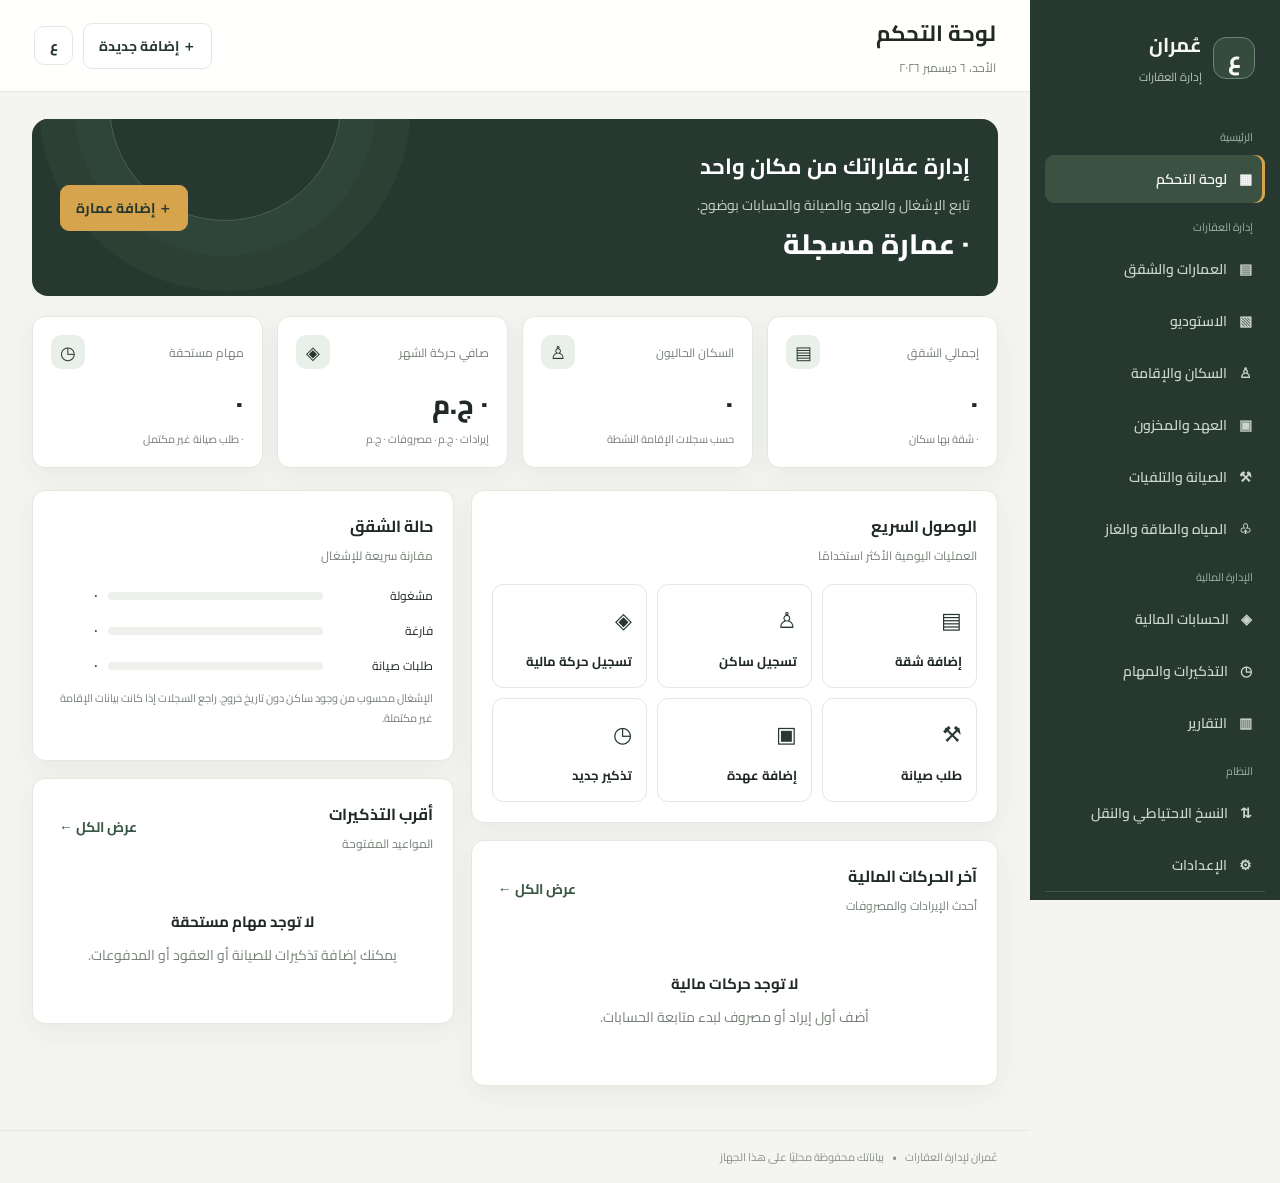
==== commit f174a5fe: "Synchronize standalone Arabic source after studio syntax fix" ====
--- a/عماره6.html
+++ b/عماره6.html
@@ -93,10 +93,10 @@
 async function dashboard(){const [bs,aps,rs,ms,ts,rem,inv]=await Promise.all(["buildings","apartments","residents","maintenance","transactions","reminders","inventory"].map(all));const activeResidents=rs.filter(x=>!x.exitDate);const occupied=new Set(activeResidents.map(x=>x.apartmentId));const due=rem.filter(x=>!x.done&&x.date<=today());const month=today().slice(0,7),tx=ts.filter(x=>(x.date||"").startsWith(month));const inc=tx.filter(x=>x.type==="income").reduce((s,x)=>s+Number(x.amount||0),0),out=tx.filter(x=>x.type==="expense").reduce((s,x)=>s+Number(x.amount||0),0);const openM=ms.filter(x=>x.status!=="مكتمل");const recent=[...ts].sort((a,b)=>(b.date||"").localeCompare(a.date||"")).slice(0,5);return `<div class="hero"><div><h2>إدارة عقاراتك من مكان واحد</h2><p>تابع الإشغال والعهد والصيانة والحسابات بوضوح.</p><div class="hero-number">${fmt(bs.length)} عمارة مسجلة</div></div><button class="button" data-action="add" data-store="buildings">＋ إضافة عمارة</button></div><div class="stats-grid">${stat("إجمالي الشقق",fmt(aps.length),"▤",`${fmt(occupied.size)} شقة بها سكان`)}${stat("السكان الحاليون",fmt(activeResidents.length),"♙","حسب سجلات الإقامة النشطة")}${stat("صافي حركة الشهر",money(inc-out),"◈",`إيرادات ${money(inc)} · مصروفات ${money(out)}`)}${stat("مهام مستحقة",fmt(due.length),"◷",`${fmt(openM.length)} طلب صيانة غير مكتمل`)}</div><div class="dashboard-grid"><div><div class="panel">${panelHead("الوصول السريع","العمليات اليومية الأكثر استخدامًا")}<div class="quick-grid"><button class="quick-tile" data-action="add" data-store="apartments"><span>▤</span><b>إضافة شقة</b></button><button class="quick-tile" data-action="add" data-store="residents"><span>♙</span><b>تسجيل ساكن</b></button><button class="quick-tile" data-action="add" data-store="transactions"><span>◈</span><b>تسجيل حركة مالية</b></button><button class="quick-tile" data-action="add" data-store="maintenance"><span>⚒</span><b>طلب صيانة</b></button><button class="quick-tile" data-action="add" data-store="inventory"><span>▣</span><b>إضافة عهدة</b></button><button class="quick-tile" data-action="add" data-store="reminders"><span>◷</span><b>تذكير جديد</b></button></div></div><div class="panel">${panelHead("آخر الحركات المالية","أحدث الإيرادات والمصروفات",`<button class="link-btn" data-page-link="finance">عرض الكل ←</button>`)}${recent.length?table(["التاريخ","البيان","النوع","المبلغ"],recent.map(t=>`<tr><td>${dateFmt(t.date)}</td><td>${esc(t.title)}</td><td>${pill(t.type==="income"?"إيراد":"مصروف",t.type==="income"?"good":"warn")}</td><td>${money(t.amount)}</td></tr>`).join("")):empty("لا توجد حركات مالية","أضف أول إيراد أو مصروف لبدء متابعة الحسابات.")}</div></div><div><div class="panel">${panelHead("حالة الشقق","مقارنة سريعة للإشغال")}<div class="bar-row"><span>مشغولة</span><div class="bar-track"><div class="bar-fill" style="width:${aps.length?Math.min(100,occupied.size/aps.length*100):0}%"></div></div><b>${fmt(occupied.size)}</b></div><div class="bar-row"><span>فارغة</span><div class="bar-track"><div class="bar-fill" style="width:${aps.length?Math.min(100,Math.max(0,aps.length-occupied.size)/aps.length*100):0}%;background:#d5a44c"></div></div><b>${fmt(Math.max(0,aps.length-occupied.size))}</b></div><div class="bar-row"><span>طلبات صيانة</span><div class="bar-track"><div class="bar-fill" style="width:${Math.min(100,openM.length*10)}%;background:#b54c42"></div></div><b>${fmt(openM.length)}</b></div><p class="small-text">الإشغال محسوب من وجود ساكن دون تاريخ خروج. راجع السجلات إذا كانت بيانات الإقامة غير مكتملة.</p></div><div class="panel">${panelHead("أقرب التذكيرات","المواعيد المفتوحة",`<button class="link-btn" data-page-link="reminders">عرض الكل ←</button>`)}${due.length?due.slice(0,5).map(r=>`<div class="bar-row" style="grid-template-columns:1fr auto"><span>${esc(r.title)}<small class="muted" style="display:block">${dateFmt(r.date)}</small></span>${pill(r.date<today()?"متأخر":"اليوم",r.date<today()?"bad":"warn")}</div>`).join(""):empty("لا توجد مهام مستحقة","يمكنك إضافة تذكيرات للصيانة أو العقود أو المدفوعات.")}</div></div></div>`;}
 async function buildingsPage(){const [bs,aps]=await Promise.all([all("buildings"),all("apartments")]);const q=state.search.toLowerCase();const list=bs.filter(b=>(b.name+" "+b.address).toLowerCase().includes(q));return `${sectionHead("العمارات والشقق","إدارة العقارات والوحدات وسعة كل شقة","إضافة عمارة","add-building")}<div class="toolbar"><input class="search" placeholder="ابحث باسم العمارة أو العنوان..." data-filter="search" value="${esc(state.search)}"><button class="button ghost" data-action="add" data-store="apartments">＋ إضافة شقة</button></div><div class="stats-grid">${stat("العمارات",fmt(bs.length),"▤")}${stat("الشقق",fmt(aps.length),"▦")}${stat("إجمالي السعة",fmt(aps.reduce((s,a)=>s+Number(a.capacity||0),0)),"♙","مكانًا للسكن")}${stat("متوسط الشقق/عمارة",bs.length?fmt(aps.length/bs.length):"0","⌂")}</div><div class="panel">${list.length?table(["العمارة","العنوان","الأدوار","عدد الشقق","بيانات التواصل","الإجراءات"],list.map(b=>`<tr><td><b>${esc(b.name)}</b></td><td>${esc(b.address||"—")}</td><td>${fmt(b.floors||0)}</td><td>${aps.filter(a=>a.buildingId===b.id).length}</td><td>${esc(b.phone||"—")}</td><td>${actionButtons("buildings",b.id)} <button class="button small ghost" data-action="view-building" data-id="${b.id}">الشقق</button></td></tr>`).join("")):empty("لا توجد عمارات بعد","أضف العمارة الأولى ثم أضف الشقق التابعة لها.")}</div><div class="panel">${panelHead("قائمة الشقق","رقم الشقة فريد داخل كل عمارة",`<button class="button small ghost" data-csv="apartments">تصدير CSV</button>`)}${aps.length?table(["العمارة","رقم الشقة","الدور","السعة","الحالة","ملاحظات","الإجراءات"],aps.map(a=>`<tr><td>${esc(buildingName(a.buildingId,bs))}</td><td><b>${esc(a.number)}</b></td><td>${esc(a.floor||"—")}</td><td>${fmt(a.capacity||0)}</td><td>${pill(a.status||"متاحة",a.status==="مشغولة"?"good":a.status==="صيانة"?"warn":"")}</td><td>${esc(a.notes||"—")}</td><td>${actionButtons("apartments",a.id)} <button class="button small ghost" data-action="studio-open" data-id="${a.id}">استوديو الصور</button></td></tr>`).join("")):empty("لا توجد شقق","أضف الشقق بعد تسجيل العمارة.")}</div>`;}
 function studioImageSrc(p){return typeof p?.dataUrl==="string"&&/^data:image\/(?:jpeg|png|webp|gif|avif|bmp);base64,/i.test(p.dataUrl)?esc(p.dataUrl):"";}
-async function studioPage(){const [aps,bs,photos,rs]=await Promise.all([all("apartments"),all("buildings"),all("studioPhotos"),all("residents")]);const sorted=aps.slice().sort((a,b)=>apartmentName(a.id,aps,bs).localeCompare(apartmentName(b.id,aps,bs),"ar"));let selected=state.studioApartmentId;if(!selected||!aps.some(a=>a.id===selected))selected=sorted[0]?.id||"";state.studioApartmentId=selected;const apt=aps.find(a=>a.id===selected),q=state.search.trim().toLowerCase();const list=photos.filter(p=>p.apartmentId===selected&&[p.caption,p.residentName,p.tags,p.originalName].join(" ").toLowerCase().includes(q)).sort((a,b)=>(b.createdAt||"").localeCompare(a.createdAt||""));const opts='<option value="">اختر الشقة لعرض الاستوديو</option>'+sorted.map(a=>'<option value="'+a.id+'" '+(a.id===selected?'selected':'')+'>'+esc(apartmentName(a.id,aps,bs))+'</option>').join("");const residents=rs.filter(r=>!r.exitDate&&r.apartmentId===selected);return \`${sectionHead("استوديو صور الشقق","ألبوم مستقل لكل شقة؛ ارفع صورًا متعددة وابحث واعرض وحمّل الصور في أي وقت.","فتح الاستوديو","studio-open-selected")}<div class="panel"><div class="studio-toolbar"><div class="form-field"><label for="studioApartmentSelect">الشقة</label><select class="field" id="studioApartmentSelect">${opts}</select></div><div class="form-field"><label for="studioSearch">بحث في صور الشقة</label><input class="field" id="studioSearch" placeholder="الوصف أو اسم الساكن أو الوسوم..." value="${esc(state.search)}"></div><div class="form-field"><label>إجمالي الصور</label><div class="metric-chip"><b>${fmt(photos.filter(p=>p.apartmentId===selected).length)}</b> صورة</div></div></div><div class="notice" style="margin-top:14px">لا يوجد حد عددي للصور داخل التطبيق؛ السعة الفعلية تعتمد على مساحة الجهاز والمتصفح. الصور محلية، لذا احتفظ بنسخ احتياطية.</div></div>${!aps.length?\`<div class="panel">${empty("لا توجد شقق","أضف شقة أولًا لإنشاء استوديو خاص بها.")}</div>\`:!apt?\`<div class="panel">${empty("اختر شقة","حدد الشقة لفتح ألبومها.")}</div>\`:\`<div class="panel"><div class="panel-head"><div><h3>${esc(apartmentName(apt.id,aps,bs))}</h3><p>${fmt(list.length)} صورة مطابقة · ${fmt(residents.length)} ساكن حالي</p></div><button class="button ghost" data-action="studio-download-manifest" data-id="${apt.id}">تصدير فهرس الألبوم</button></div><form id="studioUploadForm"><div class="form-grid"><div class="form-field"><label for="studioUploadInput">اختيار الصور</label><input class="field" id="studioUploadInput" type="file" accept="image/*" multiple required><small>يمكن اختيار عدة صور في المرة الواحدة، ولا يوجد حد عددي ثابت.</small></div><div class="form-field"><label for="studioResidentName">اسم الساكن (اختياري)</label><input class="field" id="studioResidentName" list="studioResidentNames" placeholder="اسم الشخص الظاهر في الصور"><datalist id="studioResidentNames">${residents.map(r=>'<option value="'+esc(r.name)+'"></option>').join("")}</datalist></div><div class="form-field"><label for="studioCaption">وصف الصور (اختياري)</label><input class="field" id="studioCaption" placeholder="وصف مشترك للصور المحددة"></div><div class="form-field"><label for="studioTags">وسوم (اختياري)</label><input class="field" id="studioTags" placeholder="ملف، ساكن، عقد..."></div><div class="form-field full"><button class="button" type="submit">＋ حفظ الصور في استوديو الشقة</button><small id="studioUploadStatus">لا تغلق التطبيق أثناء الحفظ.</small></div></div></form></div><div class="panel"><div class="toolbar"><input class="search" id="studioSearchInline" placeholder="تصفية الصور..." value="${esc(state.search)}"><button class="button ghost" data-action="studio-download-manifest" data-id="${apt.id}">تصدير قائمة الصور</button></div>${list.length?\`<div class="studio-grid">${list.map(p=>\`<article class="studio-card"><img class="studio-thumb" src="${studioImageSrc(p)}" alt="${esc(p.caption||p.originalName||"صورة ساكن")}" loading="lazy" data-action="studio-view" data-id="${p.id}"><div class="studio-card-body"><div class="studio-card-title">${esc(p.caption||p.originalName||"صورة بدون عنوان")}</div><div class="studio-card-meta">${esc(p.residentName||"دون اسم ساكن")} · ${dateFmt((p.createdAt||"").slice(0,10))}${p.tags?\`<br>وسوم: ${esc(p.tags)}\`:""}</div><div class="studio-card-actions"><button class="button ghost" data-action="studio-view" data-id="${p.id}">عرض</button><button class="button ghost" data-action="studio-download" data-id="${p.id}">تحميل</button><button class="button ghost" data-action="studio-edit" data-id="${p.id}">تعديل الوصف</button><button class="button danger" data-action="studio-delete" data-id="${p.id}">حذف</button></div></div></article>\`).join("")}</div>\`:empty("لا توجد صور في هذا الاستوديو",q?"لا توجد صور تطابق البحث.":"اختر صورًا من جهازك ثم احفظها هنا.")}</div>\`}\`;}
-async function uploadStudioFiles(e){e.preventDefault();const aptId=state.studioApartmentId,input=$("#studioUploadInput"),files=Array.from(input?.files||[]);if(!aptId||!files.length){toast("اختر الشقة وصورة واحدة على الأقل","error");return;}if(files.some(f=>!f.type.startsWith("image/")||f.type==="image/svg+xml")){toast("ارفع صور JPG أو PNG أو WebP؛ لا تقبل ملفات SVG.","error");return;}if(files.some(f=>f.size>25*1024*1024)){toast("حجم إحدى الصور يتجاوز 25 ميجابايت؛ قلل حجمها ثم أعد المحاولة.","error");return;}const caption=$("#studioCaption").value.trim(),residentName=$("#studioResidentName").value.trim(),tags=$("#studioTags").value.trim(),status=$("#studioUploadStatus"),submit=e.currentTarget.querySelector('button[type="submit"]');submit.disabled=true;let saved=0;try{for(let i=0;i<files.length;i++){if(status)status.textContent=\`جارٍ حفظ الصورة ${fmt(i+1)} من ${fmt(files.length)}…\`;const file=files[i];let dataUrl=await fileToData(file);if(file.size>1800*1024&&file.type!=="image/gif"){try{dataUrl=await compressStudioImage(file);}catch(_){}}const outputMime=(dataUrl.match(/^data:([^;,]+)/)||[])[1]||file.type||"image/jpeg";await save("studioPhotos",{apartmentId:aptId,caption:caption||file.name.replace(/\.[^.]+$/,""),residentName,tags,originalName:file.name,mimeType:outputMime,size:file.size,dataUrl});saved++;}toast(\`تم حفظ ${fmt(saved)} صورة\`);state.search="";await render();}catch(err){toast(\`تم حفظ ${fmt(saved)} من ${fmt(files.length)} صور. ${err.name==="QuotaExceededError"||/quota|storage/i.test(err.message)?"مساحة التخزين غير كافية؛ نزّل الصور أو أنشئ نسخة احتياطية ثم أفرغ مساحة.":err.message||"تعذر الحفظ"}\`,"error");await render();}finally{const b=document.querySelector(\`#studioUploadForm button[type="submit"]\`);if(b)b.disabled=false;}}
+async function studioPage(){const [aps,bs,photos,rs]=await Promise.all([all("apartments"),all("buildings"),all("studioPhotos"),all("residents")]);const sorted=aps.slice().sort((a,b)=>apartmentName(a.id,aps,bs).localeCompare(apartmentName(b.id,aps,bs),"ar"));let selected=state.studioApartmentId;if(!selected||!aps.some(a=>a.id===selected))selected=sorted[0]?.id||"";state.studioApartmentId=selected;const apt=aps.find(a=>a.id===selected),q=state.search.trim().toLowerCase();const list=photos.filter(p=>p.apartmentId===selected&&[p.caption,p.residentName,p.tags,p.originalName].join(" ").toLowerCase().includes(q)).sort((a,b)=>(b.createdAt||"").localeCompare(a.createdAt||""));const opts='<option value="">اختر الشقة لعرض الاستوديو</option>'+sorted.map(a=>'<option value="'+a.id+'" '+(a.id===selected?'selected':'')+'>'+esc(apartmentName(a.id,aps,bs))+'</option>').join("");const residents=rs.filter(r=>!r.exitDate&&r.apartmentId===selected);return `${sectionHead("استوديو صور الشقق","ألبوم مستقل لكل شقة؛ ارفع صورًا متعددة وابحث واعرض وحمّل الصور في أي وقت.","فتح الاستوديو","studio-open-selected")}<div class="panel"><div class="studio-toolbar"><div class="form-field"><label for="studioApartmentSelect">الشقة</label><select class="field" id="studioApartmentSelect">${opts}</select></div><div class="form-field"><label for="studioSearch">بحث في صور الشقة</label><input class="field" id="studioSearch" placeholder="الوصف أو اسم الساكن أو الوسوم..." value="${esc(state.search)}"></div><div class="form-field"><label>إجمالي الصور</label><div class="metric-chip"><b>${fmt(photos.filter(p=>p.apartmentId===selected).length)}</b> صورة</div></div></div><div class="notice" style="margin-top:14px">لا يوجد حد عددي للصور داخل التطبيق؛ السعة الفعلية تعتمد على مساحة الجهاز والمتصفح. الصور محلية، لذا احتفظ بنسخ احتياطية.</div></div>${!aps.length?`<div class="panel">${empty("لا توجد شقق","أضف شقة أولًا لإنشاء استوديو خاص بها.")}</div>`:!apt?`<div class="panel">${empty("اختر شقة","حدد الشقة لفتح ألبومها.")}</div>`:`<div class="panel"><div class="panel-head"><div><h3>${esc(apartmentName(apt.id,aps,bs))}</h3><p>${fmt(list.length)} صورة مطابقة · ${fmt(residents.length)} ساكن حالي</p></div><button class="button ghost" data-action="studio-download-manifest" data-id="${apt.id}">تصدير فهرس الألبوم</button></div><form id="studioUploadForm"><div class="form-grid"><div class="form-field"><label for="studioUploadInput">اختيار الصور</label><input class="field" id="studioUploadInput" type="file" accept="image/*" multiple required><small>يمكن اختيار عدة صور في المرة الواحدة، ولا يوجد حد عددي ثابت.</small></div><div class="form-field"><label for="studioResidentName">اسم الساكن (اختياري)</label><input class="field" id="studioResidentName" list="studioResidentNames" placeholder="اسم الشخص الظاهر في الصور"><datalist id="studioResidentNames">${residents.map(r=>'<option value="'+esc(r.name)+'"></option>').join("")}</datalist></div><div class="form-field"><label for="studioCaption">وصف الصور (اختياري)</label><input class="field" id="studioCaption" placeholder="وصف مشترك للصور المحددة"></div><div class="form-field"><label for="studioTags">وسوم (اختياري)</label><input class="field" id="studioTags" placeholder="ملف، ساكن، عقد..."></div><div class="form-field full"><button class="button" type="submit">＋ حفظ الصور في استوديو الشقة</button><small id="studioUploadStatus">لا تغلق التطبيق أثناء الحفظ.</small></div></div></form></div><div class="panel"><div class="toolbar"><input class="search" id="studioSearchInline" placeholder="تصفية الصور..." value="${esc(state.search)}"><button class="button ghost" data-action="studio-download-manifest" data-id="${apt.id}">تصدير قائمة الصور</button></div>${list.length?`<div class="studio-grid">${list.map(p=>`<article class="studio-card"><img class="studio-thumb" src="${studioImageSrc(p)}" alt="${esc(p.caption||p.originalName||"صورة ساكن")}" loading="lazy" data-action="studio-view" data-id="${p.id}"><div class="studio-card-body"><div class="studio-card-title">${esc(p.caption||p.originalName||"صورة بدون عنوان")}</div><div class="studio-card-meta">${esc(p.residentName||"دون اسم ساكن")} · ${dateFmt((p.createdAt||"").slice(0,10))}${p.tags?`<br>وسوم: ${esc(p.tags)}`:""}</div><div class="studio-card-actions"><button class="button ghost" data-action="studio-view" data-id="${p.id}">عرض</button><button class="button ghost" data-action="studio-download" data-id="${p.id}">تحميل</button><button class="button ghost" data-action="studio-edit" data-id="${p.id}">تعديل الوصف</button><button class="button danger" data-action="studio-delete" data-id="${p.id}">حذف</button></div></div></article>`).join("")}</div>`:empty("لا توجد صور في هذا الاستوديو",q?"لا توجد صور تطابق البحث.":"اختر صورًا من جهازك ثم احفظها هنا.")}</div>`}`;}
+async function uploadStudioFiles(e){e.preventDefault();const aptId=state.studioApartmentId,input=$("#studioUploadInput"),files=Array.from(input?.files||[]);if(!aptId||!files.length){toast("اختر الشقة وصورة واحدة على الأقل","error");return;}if(files.some(f=>!f.type.startsWith("image/")||f.type==="image/svg+xml")){toast("ارفع صور JPG أو PNG أو WebP؛ لا تقبل ملفات SVG.","error");return;}if(files.some(f=>f.size>25*1024*1024)){toast("حجم إحدى الصور يتجاوز 25 ميجابايت؛ قلل حجمها ثم أعد المحاولة.","error");return;}const caption=$("#studioCaption").value.trim(),residentName=$("#studioResidentName").value.trim(),tags=$("#studioTags").value.trim(),status=$("#studioUploadStatus"),submit=e.currentTarget.querySelector('button[type="submit"]');submit.disabled=true;let saved=0;try{for(let i=0;i<files.length;i++){if(status)status.textContent=`جارٍ حفظ الصورة ${fmt(i+1)} من ${fmt(files.length)}…`;const file=files[i];let dataUrl=await fileToData(file);if(file.size>1800*1024&&file.type!=="image/gif"){try{dataUrl=await compressStudioImage(file);}catch(_){}}const outputMime=(dataUrl.match(/^data:([^;,]+)/)||[])[1]||file.type||"image/jpeg";await save("studioPhotos",{apartmentId:aptId,caption:caption||file.name.replace(/\.[^.]+$/,""),residentName,tags,originalName:file.name,mimeType:outputMime,size:file.size,dataUrl});saved++;}toast(`تم حفظ ${fmt(saved)} صورة`);state.search="";await render();}catch(err){toast(`تم حفظ ${fmt(saved)} من ${fmt(files.length)} صور. ${err.name==="QuotaExceededError"||/quota|storage/i.test(err.message)?"مساحة التخزين غير كافية؛ نزّل الصور أو أنشئ نسخة احتياطية ثم أفرغ مساحة.":err.message||"تعذر الحفظ"}`,"error");await render();}finally{const b=document.querySelector(`#studioUploadForm button[type="submit"]`);if(b)b.disabled=false;}}
 function compressStudioImage(file){return new Promise((resolve,reject)=>{const image=new Image(),url=URL.createObjectURL(file);image.onload=()=>{try{const scale=Math.min(1,2400/Math.max(image.naturalWidth,image.naturalHeight)),canvas=document.createElement("canvas");canvas.width=Math.max(1,Math.round(image.naturalWidth*scale));canvas.height=Math.max(1,Math.round(image.naturalHeight*scale));const ctx=canvas.getContext("2d");if(!ctx)throw new Error("Canvas unavailable");ctx.fillStyle="#fff";ctx.fillRect(0,0,canvas.width,canvas.height);ctx.drawImage(image,0,0,canvas.width,canvas.height);resolve(canvas.toDataURL("image/jpeg",.88));}catch(e){reject(e);}finally{URL.revokeObjectURL(url);}};image.onerror=()=>{URL.revokeObjectURL(url);reject(new Error("تعذر قراءة الصورة"));};image.src=url;});}
-async function viewStudioPhoto(id){const p=await get("studioPhotos",id);if(!p)return;const root=$("#modalRoot");root.innerHTML=\`<div class="modal-backdrop"><div class="modal" role="dialog" aria-modal="true"><div class="modal-head"><div><h3>${esc(p.caption||p.originalName||"صورة ساكن")}</h3><p class="small-text">${esc(p.residentName||"")}</p></div><button class="close-btn" data-close>×</button></div><div class="modal-body"><img class="studio-preview" src="${studioImageSrc(p)}" alt="${esc(p.caption||"صورة ساكن")}"><p class="small-text">${esc(p.tags||"")}</p></div><div class="modal-foot"><button class="button" data-studio-download="${p.id}">تحميل الصورة</button><button class="button ghost" data-close>إغلاق</button></div></div></div>\`;root.querySelectorAll("[data-close]").forEach(b=>b.onclick=closeModal);root.querySelector("[data-studio-download]").onclick=()=>downloadStudioPhoto(p.id);root.querySelector(".modal-backdrop").addEventListener("click",e=>{if(e.target.classList.contains("modal-backdrop"))closeModal();});}
+async function viewStudioPhoto(id){const p=await get("studioPhotos",id);if(!p)return;const root=$("#modalRoot");root.innerHTML=`<div class="modal-backdrop"><div class="modal" role="dialog" aria-modal="true"><div class="modal-head"><div><h3>${esc(p.caption||p.originalName||"صورة ساكن")}</h3><p class="small-text">${esc(p.residentName||"")}</p></div><button class="close-btn" data-close>×</button></div><div class="modal-body"><img class="studio-preview" src="${studioImageSrc(p)}" alt="${esc(p.caption||"صورة ساكن")}"><p class="small-text">${esc(p.tags||"")}</p></div><div class="modal-foot"><button class="button" data-studio-download="${p.id}">تحميل الصورة</button><button class="button ghost" data-close>إغلاق</button></div></div></div>`;root.querySelectorAll("[data-close]").forEach(b=>b.onclick=closeModal);root.querySelector("[data-studio-download]").onclick=()=>downloadStudioPhoto(p.id);root.querySelector(".modal-backdrop").addEventListener("click",e=>{if(e.target.classList.contains("modal-backdrop"))closeModal();});}
 async function downloadStudioPhoto(id){const p=await get("studioPhotos",id);if(!p?.dataUrl||!/^data:image\/(?:jpeg|png|webp|gif|avif|bmp);base64,/i.test(p.dataUrl)){toast("الصورة غير موجودة أو بياناتها غير مكتملة","error");return;}const a=document.createElement("a");a.href=p.dataUrl;const stem=(p.originalName||("omran-photo-"+id)).replace(/\.[^.]+$/,"").replace(/[\\/:*?"<>|]/g,"_"),ext=({"image/jpeg":"jpg","image/png":"png","image/webp":"webp","image/gif":"gif","image/avif":"avif","image/bmp":"bmp"})[p.mimeType]||"jpg";a.download=stem+"."+ext;document.body.append(a);a.click();a.remove();toast("تم طلب تحميل الصورة");}
 async function editStudioPhoto(id){const p=await get("studioPhotos",id);if(!p)return;const caption=prompt("وصف الصورة",p.caption||"");if(caption===null)return;const residentName=prompt("اسم الساكن (اختياري)",p.residentName||"");if(residentName===null)return;const tags=prompt("الوسوم مفصولة بفواصل",p.tags||"");if(tags===null)return;await save("studioPhotos",{...p,caption:caption.trim(),residentName:residentName.trim(),tags:tags.trim()});toast("تم تحديث بيانات الصورة");await render();}
 async function deleteStudioPhoto(id){const p=await get("studioPhotos",id);if(!p||!confirm("حذف الصورة «"+(p.caption||p.originalName||"بدون عنوان")+"» نهائيًا من هذا الجهاز؟"))return;await del("studioPhotos",id);toast("تم حذف الصورة");await render();}
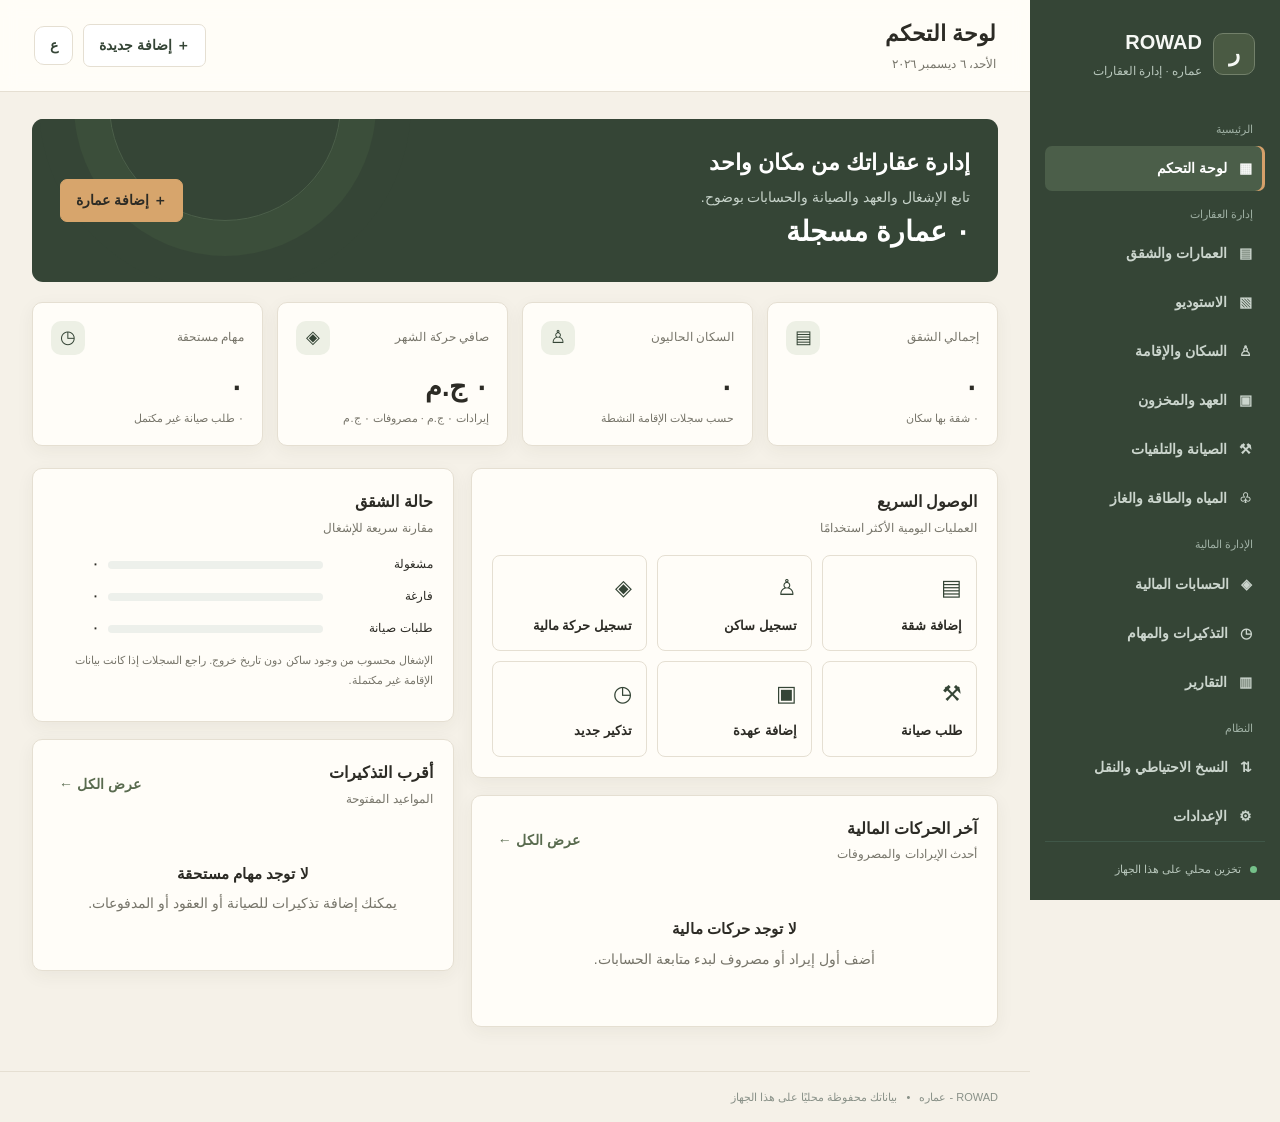
==== commit d3ff689b: "Sync ROWAD source and human-centered theme" ====
--- a/عماره6.html
+++ b/عماره6.html
@@ -2,22 +2,39 @@
 <html lang="ar" dir="rtl">
 <head>
 <meta charset="utf-8"><meta name="viewport" content="width=device-width,initial-scale=1,viewport-fit=cover">
-<meta name="theme-color" content="#26382f"><meta name="description" content="نظام إدارة العمارات والشقق والسكان والعهد والحسابات">
+<meta name="theme-color" content="#354536"><meta name="description" content="ROWAD - عماره: إدارة عملية للعمارات والشقق والسكان والحسابات">
 <style>
-@import url('https://fonts.googleapis.com/css2?family=Cairo:wght@400;500;600;700;800&display=swap');
-:root{--bg:#f4f5f1;--panel:#fff;--ink:#202923;--muted:#788078;--line:#e4e8e1;--green:#26382f;--green2:#395847;--soft:#e9efe9;--gold:#d5a44c;--red:#b54c42;--shadow:0 8px 26px rgba(26,44,33,.06)}
+
+:root{--bg:#f5f1e8;--panel:#fffdf8;--ink:#2c2b25;--muted:#77756a;--line:#e5dfd2;--green:#354536;--green2:#596b4f;--soft:#edf0e5;--gold:#c58a45;--red:#a94f42;--terracotta:#a85e48;--shadow:0 5px 18px rgba(55,48,34,.055)}
 *{box-sizing:border-box}body{margin:0;background:var(--bg);color:var(--ink);font-family:"Cairo",Tahoma,Arial,sans-serif;font-size:14px}button,input,select,textarea{font:inherit}button{cursor:pointer}.app-shell{min-height:100vh;display:flex}.sidebar{width:250px;background:var(--green);color:#f6f8f4;position:fixed;right:0;top:0;bottom:0;padding:22px 15px;display:flex;flex-direction:column;z-index:20;overflow:auto}.brand{display:flex;align-items:center;gap:11px;padding:4px 10px 26px}.brand-mark{width:42px;height:42px;border:1px solid #6d8575;border-radius:13px;display:grid;place-items:center;font-size:23px;font-weight:800;background:#344b3d}.brand b{display:block;font-size:20px}.brand small{color:#b8c7bc}.nav-label{font-size:11px;color:#9fb0a4;margin:12px 12px 6px}.nav{width:100%;border:0;background:transparent;color:#cbd5cd;text-align:right;padding:11px 13px;border-radius:9px;display:flex;align-items:center;gap:12px;margin:2px 0;font-weight:600}.nav span{flex:1}.nav:hover,.nav.active{background:#3b5243;color:white}.nav.active{box-shadow:inset -3px 0 var(--gold)}.nav-badge{background:#d5a44c;color:#1f3026;border-radius:30px;min-width:8px;height:8px}.sidebar-foot{margin-top:auto;padding:18px 8px 0;color:#b8c7bc;font-size:11px;border-top:1px solid #405748}.status-dot{display:inline-block;width:7px;height:7px;background:#75c18a;border-radius:50%;margin-left:6px}.main{margin-right:250px;width:calc(100% - 250px);min-width:0}.topbar{height:92px;padding:20px 34px;background:rgba(255,255,255,.92);border-bottom:1px solid var(--line);display:flex;align-items:center;gap:14px;position:sticky;top:0;z-index:10}.topbar h1{margin:0;font-size:22px}.topbar p{margin:2px 0 0;color:var(--muted);font-size:12px}.top-actions{margin-right:auto;display:flex;gap:10px;align-items:center}.avatar,.icon-btn{border:1px solid var(--line);background:#fff;border-radius:10px;width:39px;height:39px;color:var(--green);font-weight:800}.mobile-menu{display:none}.content{padding:27px 32px;max-width:1600px;margin:auto;min-height:calc(100vh - 145px)}.footer{padding:16px 32px;color:#899188;font-size:11px;border-top:1px solid var(--line)}.footer span{margin:0 6px}.button{border:1px solid var(--green);background:var(--green);color:white;border-radius:9px;padding:9px 15px;font-weight:700;display:inline-flex;align-items:center;justify-content:center;gap:7px}.button:hover{background:var(--green2)}.button.ghost{background:white;color:var(--green);border-color:var(--line)}.button.danger{background:#fff5f4;border-color:#f0d4d1;color:var(--red)}.button.small{padding:5px 9px;font-size:12px}.button.gold{background:var(--gold);border-color:var(--gold);color:#25352a}.icon-btn{font-size:19px}.hero{background:var(--green);color:white;padding:26px 28px;border-radius:16px;display:flex;align-items:center;gap:20px;justify-content:space-between;margin-bottom:20px;position:relative;overflow:hidden}.hero:after{content:"";position:absolute;width:230px;height:230px;border:1px solid #496354;border-radius:50%;left:8%;top:-130px;box-shadow:0 0 0 35px #304539,0 0 0 70px #2c4034}.hero>*{z-index:1}.hero h2{margin:0 0 5px;font-size:22px}.hero p{margin:0;color:#c6d2c9}.hero .hero-number{font-size:28px;font-weight:800}.hero .button{background:var(--gold);border-color:var(--gold);color:#26382f}.stats-grid{display:grid;grid-template-columns:repeat(4,minmax(0,1fr));gap:14px;margin-bottom:22px}.stat-card,.panel,.data-card{background:var(--panel);border:1px solid var(--line);border-radius:13px;box-shadow:var(--shadow)}.stat-card{padding:18px}.stat-top{display:flex;align-items:center;justify-content:space-between;color:var(--muted);font-size:12px}.stat-icon{width:34px;height:34px;border-radius:10px;display:grid;place-items:center;background:var(--soft);color:var(--green);font-size:18px}.stat-value{font-size:27px;font-weight:800;margin:10px 0 0}.stat-note{font-size:11px;color:var(--muted)}.dashboard-grid{display:grid;grid-template-columns:1.25fr 1fr;gap:17px}.panel{padding:20px;margin-bottom:17px;min-width:0}.panel-head{display:flex;align-items:center;justify-content:space-between;gap:12px;margin-bottom:17px}.panel-head h3{margin:0;font-size:16px}.panel-head p{margin:3px 0 0;color:var(--muted);font-size:12px}.link-btn{border:0;background:transparent;color:var(--green2);font-weight:700}.quick-grid{display:grid;grid-template-columns:repeat(3,1fr);gap:10px}.quick-tile{border:1px solid var(--line);background:#fff;border-radius:11px;padding:14px;text-align:right;display:flex;flex-direction:column;gap:8px;color:var(--ink)}.quick-tile:hover{border-color:#a7b8aa;background:#f9fbf8}.quick-tile b{font-size:13px}.quick-tile span{font-size:22px;color:var(--green)}.section-title{display:flex;justify-content:space-between;align-items:center;margin-bottom:18px;gap:12px}.section-title h2{font-size:20px;margin:0}.section-title p{color:var(--muted);margin:4px 0 0;font-size:12px}.toolbar{display:flex;gap:9px;flex-wrap:wrap;margin-bottom:15px}.field,.search{border:1px solid #dfe5de;background:#fff;border-radius:9px;padding:10px 12px;outline:none;color:var(--ink);width:100%;min-width:0}.field:focus,.search:focus{border-color:#6c8b75;box-shadow:0 0 0 3px #e7eee8}.search{max-width:330px}.toolbar .field{width:auto;min-width:145px}.table-wrap{overflow:auto;border:1px solid var(--line);border-radius:10px}table{width:100%;border-collapse:collapse;white-space:nowrap;background:white}th,td{padding:12px 14px;text-align:right;border-bottom:1px solid #edf0eb;font-size:12px}th{background:#f8f9f6;color:#727c72;font-weight:700}tbody tr:last-child td{border-bottom:0}tbody tr:hover{background:#fbfcfa}.empty{text-align:center;padding:35px 15px;color:var(--muted)}.empty b{display:block;color:var(--ink);font-size:15px;margin-bottom:6px}.pill{display:inline-flex;padding:4px 8px;border-radius:30px;background:#edf1ed;color:#526355;font-size:11px;font-weight:700}.pill.good{background:#e6f4e9;color:#2e7543}.pill.warn{background:#fff3d9;color:#936a19}.pill.bad{background:#fde9e7;color:#a43d35}.pill.blue{background:#e8f1f7;color:#3f6b82}.muted{color:var(--muted)}.two-col{display:grid;grid-template-columns:1fr 1fr;gap:17px}.form-grid{display:grid;grid-template-columns:repeat(2,minmax(0,1fr));gap:13px}.form-field{display:flex;flex-direction:column;gap:6px}.form-field label{font-weight:700;font-size:12px}.form-field.full{grid-column:1/-1}.form-field small{font-size:11px;color:var(--muted)}textarea.field{min-height:80px;resize:vertical}.modal-backdrop{position:fixed;inset:0;background:rgba(18,28,21,.55);z-index:100;display:grid;place-items:center;padding:18px}.modal{width:min(720px,100%);max-height:90vh;overflow:auto;background:white;border-radius:16px;box-shadow:0 20px 70px #0003}.modal-head{display:flex;align-items:center;justify-content:space-between;padding:18px 22px;border-bottom:1px solid var(--line)}.modal-head h3{margin:0;font-size:17px}.modal-body{padding:22px}.modal-foot{padding:15px 22px;border-top:1px solid var(--line);display:flex;gap:9px;justify-content:flex-start}.close-btn{border:0;background:#f1f3ef;border-radius:8px;width:32px;height:32px}.toast-root{position:fixed;bottom:20px;left:20px;z-index:200;display:grid;gap:8px}.toast{padding:12px 16px;background:#24392d;color:white;border-radius:10px;box-shadow:var(--shadow);max-width:min(400px,90vw)}.toast.error{background:#9d3d35}.alert-strip{margin:16px 32px 0;padding:12px 15px;border:1px solid #f0dbad;background:#fff8e8;color:#805f1c;border-radius:10px}.hidden{display:none!important}.bar-row{display:grid;grid-template-columns:100px 1fr 45px;gap:10px;align-items:center;margin:12px 0;font-size:12px}.bar-track{height:8px;background:#edf0eb;border-radius:20px;overflow:hidden}.bar-fill{height:100%;background:var(--green2);border-radius:20px}.resident-photo{width:35px;height:35px;object-fit:cover;border-radius:9px;background:#edf0eb}.file-drop{padding:22px;border:1px dashed #b9c7ba;border-radius:12px;text-align:center;background:#fafbf9}.file-drop input{max-width:100%}.notice{padding:13px 15px;background:#f5f7f2;border-right:3px solid var(--gold);border-radius:7px;color:#586257;font-size:12px;line-height:1.9}.actions{display:flex;gap:6px;align-items:center}.actions button{border:1px solid var(--line);background:white;border-radius:7px;padding:5px 8px;color:var(--green);font-size:12px}.danger-text{color:var(--red)}.mini-metrics{display:flex;gap:8px;flex-wrap:wrap}.metric-chip{padding:8px 11px;background:#f4f6f2;border-radius:8px;font-size:12px}.metric-chip b{margin-right:5px}.tabs{display:flex;gap:5px;border-bottom:1px solid var(--line);margin-bottom:15px;overflow:auto}.tab{padding:10px 13px;border:0;background:none;color:var(--muted);white-space:nowrap}.tab.active{color:var(--green);border-bottom:2px solid var(--green);font-weight:800}.checkline{display:flex;align-items:center;gap:8px}.checkline input{width:17px;height:17px}.danger-zone{border:1px solid #f0d4d1;border-radius:10px;padding:15px}.danger-zone h4{color:var(--red);margin:0 0 8px}.small-text{font-size:11px;color:var(--muted);line-height:1.8}.report-summary{display:grid;grid-template-columns:repeat(3,1fr);gap:10px}.report-box{padding:14px;background:#f6f7f4;border-radius:9px}.report-box small{color:var(--muted);display:block}.report-box b{font-size:19px}.print-only{display:none}.studio-grid{display:grid;grid-template-columns:repeat(auto-fill,minmax(210px,1fr));gap:14px}.studio-card{border:1px solid var(--line);border-radius:12px;overflow:hidden;background:#fff;min-width:0}.studio-thumb{display:block;width:100%;height:210px;object-fit:cover;background:#f2f4f0;cursor:zoom-in}.studio-card-body{padding:12px}.studio-card-title{font-weight:800;overflow-wrap:anywhere}.studio-card-meta{font-size:11px;color:var(--muted);margin:5px 0 10px}.studio-card-actions{display:flex;gap:6px;flex-wrap:wrap}.studio-card-actions .button{padding:6px 9px;font-size:11px}.studio-preview{max-width:100%;max-height:70vh;object-fit:contain;display:block;margin:auto}.studio-toolbar{display:flex;gap:10px;flex-wrap:wrap;align-items:end}.studio-toolbar .form-field{flex:1;min-width:160px}
 @media(max-width:1100px){.stats-grid{grid-template-columns:repeat(2,1fr)}.content{padding:22px}.topbar{padding:18px 22px}.dashboard-grid{grid-template-columns:1fr}}
 @media(max-width:760px){.sidebar{transform:translateX(105%);transition:transform .2s;width:270px;box-shadow:-12px 0 30px #0002}.sidebar.open{transform:translateX(0)}.main{margin-right:0;width:100%}.mobile-menu{display:block}.topbar{height:78px;padding:12px 15px}.topbar h1{font-size:18px}.topbar p{font-size:10px}.top-actions .button{padding:8px 10px;font-size:12px}.content{padding:17px 13px}.hero{padding:20px;align-items:flex-start;flex-direction:column}.hero h2{font-size:19px}.stats-grid{gap:9px}.stat-card{padding:13px}.stat-value{font-size:23px}.dashboard-grid,.two-col{grid-template-columns:1fr}.quick-grid{grid-template-columns:repeat(2,1fr)}.form-grid{grid-template-columns:1fr}.form-field.full{grid-column:auto}.section-title{align-items:flex-start}.section-title h2{font-size:18px}.search{max-width:none;flex:1}.toolbar .field{flex:1;min-width:120px}.panel{padding:14px}.report-summary{grid-template-columns:1fr 1fr}.footer{padding:14px}.alert-strip{margin:10px 13px 0}.modal-backdrop{padding:8px}.modal-body{padding:15px}.modal-head,.modal-foot{padding:14px 15px}}
 @media print{.sidebar,.topbar,.footer,.toolbar,.button,.actions,.mobile-menu{display:none!important}.main{margin:0;width:100%}.content{padding:0}.panel,.stat-card{box-shadow:none;break-inside:avoid}.print-only{display:block}body{background:white}}
 
+/* ROWAD human-centered UX: warm paper, olive, terracotta; no neon gradients. */
+:root{color-scheme:light;scrollbar-color:#c7c0b1 var(--bg)}
+body{background:var(--bg);line-height:1.65;font-size:14px;-webkit-tap-highlight-color:transparent}
+.sidebar{background:#354536}.brand-mark{border-radius:10px;background:#4a5a43;border-color:#72806a}
+.nav{min-height:43px;border-radius:7px}.nav:hover,.nav.active{background:#4b5e49}.nav.active{box-shadow:inset -3px 0 #d6a06a}
+.topbar{background:rgba(255,253,248,.96);backdrop-filter:blur(8px)}
+.panel,.stat-card,.data-card{border-radius:10px;box-shadow:var(--shadow)}
+.button{border-radius:7px;min-height:38px}.button.gold,.hero .button{background:#d7a56c;border-color:#d7a56c;color:#2c2b25}
+.field,.search{border-color:#d9d2c4;border-radius:7px}.field:focus,.search:focus{border-color:#7d8a6b;box-shadow:0 0 0 3px #e8eadf}
+.quick-tile{border-radius:8px;background:#fffdf8}.quick-tile:hover{border-color:#b4b79d;background:#f7f5ed}
+.hero{background:#354536;border-radius:11px}.hero:after{border-color:#4c604a;box-shadow:0 0 0 35px #3b4e3a,0 0 0 70px #354536}
+th{background:#f2eee4;color:#625f54}tbody tr:hover{background:#f9f6ee}
+.pill.blue{background:#f2eadb;color:#765c36}.notice{background:#f5f0e5;border-right-color:#c58a45;color:#58564b}
+button:focus-visible,a:focus-visible,input:focus-visible,select:focus-visible,textarea:focus-visible{outline:3px solid #bd8753;outline-offset:2px}
+.permission-list{display:grid;grid-template-columns:repeat(2,minmax(0,1fr));gap:10px;margin:16px 0}.permission-list>div{padding:13px;background:#f7f4eb;border:1px solid var(--line);border-radius:8px}.permission-list b,.permission-list span{display:block}.permission-list b{margin-bottom:5px}.permission-list span{font-size:12px;color:var(--muted);line-height:1.8}.permission-panel>p{line-height:1.9}
+@media(max-width:650px){.permission-list{grid-template-columns:1fr}.topbar{padding:14px 16px}.content{padding:17px 14px}.panel{padding:15px}.hero{padding:20px;align-items:flex-start;flex-direction:column}.hero:after{left:-90px}}
+@media(prefers-reduced-motion:reduce){*,*::before,*::after{scroll-behavior:auto!important;animation:none!important;transition:none!important}}
 </style>
-<title>عمران | إدارة العقارات</title>
+<title>ROWAD - عماره | إدارة العقارات</title>
 </head>
 <body>
 <div class="app-shell">
 <aside class="sidebar" id="sidebar">
-  <div class="brand"><div class="brand-mark">ع</div><div><b>عُمران</b><small>إدارة العقارات</small></div></div>
+  <div class="brand"><div class="brand-mark">ر</div><div><b>ROWAD</b><small>عماره · إدارة العقارات</small></div></div>
   <div class="nav-label">الرئيسية</div>
   <button class="nav active" data-page="dashboard">▦ <span>لوحة التحكم</span></button>
   <div class="nav-label">إدارة العقارات</div>
@@ -40,7 +57,7 @@
 <header class="topbar"><button class="icon-btn mobile-menu" id="menuToggle" aria-label="القائمة">☰</button><div><h1 id="pageTitle">لوحة التحكم</h1><p id="todayLabel"></p></div><div class="top-actions"><button class="button ghost" id="quickAdd">＋ إضافة جديدة</button><button class="avatar" id="profileBtn" title="معلومات البرنامج">ع</button></div></header>
 <div id="alertStrip" class="alert-strip hidden"></div>
 <section id="pageContent" class="content" aria-live="polite"></section>
-<footer class="footer">عُمران لإدارة العقارات <span>•</span> بياناتك محفوظة محليًا على هذا الجهاز</footer>
+<footer class="footer">ROWAD - عماره <span>•</span> بياناتك محفوظة محليًا على هذا الجهاز</footer>
 </main>
 </div>
 <div id="modalRoot"></div><div id="toastRoot" class="toast-root" aria-live="polite"></div>
@@ -80,7 +97,7 @@
 function apartmentName(id,aps,bs=[]){const a=aps.find(x=>x.id===id);return a?`${buildingName(a.buildingId,bs)} / شقة ${a.number}`:"—";}
 function pill(text,type=""){return `<span class="pill ${type}">${esc(text)}</span>`;}
 function empty(title,desc="ابدأ بإضافة أول سجل لهذا القسم."){return `<div class="empty"><b>${esc(title)}</b>${esc(desc)}</div>`;}
-function pageTitle(p){const map={dashboard:"لوحة التحكم",buildings:"العمارات والشقق",residents:"السكان والإقامة",inventory:"العهد والمخزون",maintenance:"الصيانة والتلفيات",utilities:"المياه والطاقة والغاز",finance:"الحسابات المالية",reminders:"التذكيرات والمهام",reports:"التقارير",backup:"النسخ الاحتياطي والنقل",studio:"استوديو صور الشقق",settings:"الإعدادات"};return map[p]||"عُمران";}
+function pageTitle(p){const map={dashboard:"لوحة التحكم",buildings:"العمارات والشقق",residents:"السكان والإقامة",inventory:"العهد والمخزون",maintenance:"الصيانة والتلفيات",utilities:"المياه والطاقة والغاز",finance:"الحسابات المالية",reminders:"التذكيرات والمهام",reports:"التقارير",backup:"النسخ الاحتياطي والنقل",studio:"استوديو صور الشقق",settings:"الإعدادات"};return map[p]||"ROWAD - عماره";}
 function sectionHead(title,desc,buttonText="",buttonAction=""){return `<div class="section-title"><div><h2>${title}</h2><p>${desc}</p></div>${buttonText?`<button class="button" data-action="${buttonAction}">＋ ${buttonText}</button>`:""}</div>`;}
 function panelHead(title,desc="",right=""){return `<div class="panel-head"><div><h3>${title}</h3>${desc?`<p>${desc}</p>`:""}</div>${right}</div>`;}
 function stat(label,value,icon,note=""){return `<div class="stat-card"><div class="stat-top"><span>${label}</span><span class="stat-icon">${icon}</span></div><div class="stat-value">${value}</div><div class="stat-note">${note}</div></div>`;}
@@ -94,7 +111,7 @@
 async function buildingsPage(){const [bs,aps]=await Promise.all([all("buildings"),all("apartments")]);const q=state.search.toLowerCase();const list=bs.filter(b=>(b.name+" "+b.address).toLowerCase().includes(q));return `${sectionHead("العمارات والشقق","إدارة العقارات والوحدات وسعة كل شقة","إضافة عمارة","add-building")}<div class="toolbar"><input class="search" placeholder="ابحث باسم العمارة أو العنوان..." data-filter="search" value="${esc(state.search)}"><button class="button ghost" data-action="add" data-store="apartments">＋ إضافة شقة</button></div><div class="stats-grid">${stat("العمارات",fmt(bs.length),"▤")}${stat("الشقق",fmt(aps.length),"▦")}${stat("إجمالي السعة",fmt(aps.reduce((s,a)=>s+Number(a.capacity||0),0)),"♙","مكانًا للسكن")}${stat("متوسط الشقق/عمارة",bs.length?fmt(aps.length/bs.length):"0","⌂")}</div><div class="panel">${list.length?table(["العمارة","العنوان","الأدوار","عدد الشقق","بيانات التواصل","الإجراءات"],list.map(b=>`<tr><td><b>${esc(b.name)}</b></td><td>${esc(b.address||"—")}</td><td>${fmt(b.floors||0)}</td><td>${aps.filter(a=>a.buildingId===b.id).length}</td><td>${esc(b.phone||"—")}</td><td>${actionButtons("buildings",b.id)} <button class="button small ghost" data-action="view-building" data-id="${b.id}">الشقق</button></td></tr>`).join("")):empty("لا توجد عمارات بعد","أضف العمارة الأولى ثم أضف الشقق التابعة لها.")}</div><div class="panel">${panelHead("قائمة الشقق","رقم الشقة فريد داخل كل عمارة",`<button class="button small ghost" data-csv="apartments">تصدير CSV</button>`)}${aps.length?table(["العمارة","رقم الشقة","الدور","السعة","الحالة","ملاحظات","الإجراءات"],aps.map(a=>`<tr><td>${esc(buildingName(a.buildingId,bs))}</td><td><b>${esc(a.number)}</b></td><td>${esc(a.floor||"—")}</td><td>${fmt(a.capacity||0)}</td><td>${pill(a.status||"متاحة",a.status==="مشغولة"?"good":a.status==="صيانة"?"warn":"")}</td><td>${esc(a.notes||"—")}</td><td>${actionButtons("apartments",a.id)} <button class="button small ghost" data-action="studio-open" data-id="${a.id}">استوديو الصور</button></td></tr>`).join("")):empty("لا توجد شقق","أضف الشقق بعد تسجيل العمارة.")}</div>`;}
 function studioImageSrc(p){return typeof p?.dataUrl==="string"&&/^data:image\/(?:jpeg|png|webp|gif|avif|bmp);base64,/i.test(p.dataUrl)?esc(p.dataUrl):"";}
 async function studioPage(){const [aps,bs,photos,rs]=await Promise.all([all("apartments"),all("buildings"),all("studioPhotos"),all("residents")]);const sorted=aps.slice().sort((a,b)=>apartmentName(a.id,aps,bs).localeCompare(apartmentName(b.id,aps,bs),"ar"));let selected=state.studioApartmentId;if(!selected||!aps.some(a=>a.id===selected))selected=sorted[0]?.id||"";state.studioApartmentId=selected;const apt=aps.find(a=>a.id===selected),q=state.search.trim().toLowerCase();const list=photos.filter(p=>p.apartmentId===selected&&[p.caption,p.residentName,p.tags,p.originalName].join(" ").toLowerCase().includes(q)).sort((a,b)=>(b.createdAt||"").localeCompare(a.createdAt||""));const opts='<option value="">اختر الشقة لعرض الاستوديو</option>'+sorted.map(a=>'<option value="'+a.id+'" '+(a.id===selected?'selected':'')+'>'+esc(apartmentName(a.id,aps,bs))+'</option>').join("");const residents=rs.filter(r=>!r.exitDate&&r.apartmentId===selected);return `${sectionHead("استوديو صور الشقق","ألبوم مستقل لكل شقة؛ ارفع صورًا متعددة وابحث واعرض وحمّل الصور في أي وقت.","فتح الاستوديو","studio-open-selected")}<div class="panel"><div class="studio-toolbar"><div class="form-field"><label for="studioApartmentSelect">الشقة</label><select class="field" id="studioApartmentSelect">${opts}</select></div><div class="form-field"><label for="studioSearch">بحث في صور الشقة</label><input class="field" id="studioSearch" placeholder="الوصف أو اسم الساكن أو الوسوم..." value="${esc(state.search)}"></div><div class="form-field"><label>إجمالي الصور</label><div class="metric-chip"><b>${fmt(photos.filter(p=>p.apartmentId===selected).length)}</b> صورة</div></div></div><div class="notice" style="margin-top:14px">لا يوجد حد عددي للصور داخل التطبيق؛ السعة الفعلية تعتمد على مساحة الجهاز والمتصفح. الصور محلية، لذا احتفظ بنسخ احتياطية.</div></div>${!aps.length?`<div class="panel">${empty("لا توجد شقق","أضف شقة أولًا لإنشاء استوديو خاص بها.")}</div>`:!apt?`<div class="panel">${empty("اختر شقة","حدد الشقة لفتح ألبومها.")}</div>`:`<div class="panel"><div class="panel-head"><div><h3>${esc(apartmentName(apt.id,aps,bs))}</h3><p>${fmt(list.length)} صورة مطابقة · ${fmt(residents.length)} ساكن حالي</p></div><button class="button ghost" data-action="studio-download-manifest" data-id="${apt.id}">تصدير فهرس الألبوم</button></div><form id="studioUploadForm"><div class="form-grid"><div class="form-field"><label for="studioUploadInput">اختيار الصور</label><input class="field" id="studioUploadInput" type="file" accept="image/*" multiple required><small>يمكن اختيار عدة صور في المرة الواحدة، ولا يوجد حد عددي ثابت.</small></div><div class="form-field"><label for="studioResidentName">اسم الساكن (اختياري)</label><input class="field" id="studioResidentName" list="studioResidentNames" placeholder="اسم الشخص الظاهر في الصور"><datalist id="studioResidentNames">${residents.map(r=>'<option value="'+esc(r.name)+'"></option>').join("")}</datalist></div><div class="form-field"><label for="studioCaption">وصف الصور (اختياري)</label><input class="field" id="studioCaption" placeholder="وصف مشترك للصور المحددة"></div><div class="form-field"><label for="studioTags">وسوم (اختياري)</label><input class="field" id="studioTags" placeholder="ملف، ساكن، عقد..."></div><div class="form-field full"><button class="button" type="submit">＋ حفظ الصور في استوديو الشقة</button><small id="studioUploadStatus">لا تغلق التطبيق أثناء الحفظ.</small></div></div></form></div><div class="panel"><div class="toolbar"><input class="search" id="studioSearchInline" placeholder="تصفية الصور..." value="${esc(state.search)}"><button class="button ghost" data-action="studio-download-manifest" data-id="${apt.id}">تصدير قائمة الصور</button></div>${list.length?`<div class="studio-grid">${list.map(p=>`<article class="studio-card"><img class="studio-thumb" src="${studioImageSrc(p)}" alt="${esc(p.caption||p.originalName||"صورة ساكن")}" loading="lazy" data-action="studio-view" data-id="${p.id}"><div class="studio-card-body"><div class="studio-card-title">${esc(p.caption||p.originalName||"صورة بدون عنوان")}</div><div class="studio-card-meta">${esc(p.residentName||"دون اسم ساكن")} · ${dateFmt((p.createdAt||"").slice(0,10))}${p.tags?`<br>وسوم: ${esc(p.tags)}`:""}</div><div class="studio-card-actions"><button class="button ghost" data-action="studio-view" data-id="${p.id}">عرض</button><button class="button ghost" data-action="studio-download" data-id="${p.id}">تحميل</button><button class="button ghost" data-action="studio-edit" data-id="${p.id}">تعديل الوصف</button><button class="button danger" data-action="studio-delete" data-id="${p.id}">حذف</button></div></div></article>`).join("")}</div>`:empty("لا توجد صور في هذا الاستوديو",q?"لا توجد صور تطابق البحث.":"اختر صورًا من جهازك ثم احفظها هنا.")}</div>`}`;}
-async function uploadStudioFiles(e){e.preventDefault();const aptId=state.studioApartmentId,input=$("#studioUploadInput"),files=Array.from(input?.files||[]);if(!aptId||!files.length){toast("اختر الشقة وصورة واحدة على الأقل","error");return;}if(files.some(f=>!f.type.startsWith("image/")||f.type==="image/svg+xml")){toast("ارفع صور JPG أو PNG أو WebP؛ لا تقبل ملفات SVG.","error");return;}if(files.some(f=>f.size>25*1024*1024)){toast("حجم إحدى الصور يتجاوز 25 ميجابايت؛ قلل حجمها ثم أعد المحاولة.","error");return;}const caption=$("#studioCaption").value.trim(),residentName=$("#studioResidentName").value.trim(),tags=$("#studioTags").value.trim(),status=$("#studioUploadStatus"),submit=e.currentTarget.querySelector('button[type="submit"]');submit.disabled=true;let saved=0;try{for(let i=0;i<files.length;i++){if(status)status.textContent=`جارٍ حفظ الصورة ${fmt(i+1)} من ${fmt(files.length)}…`;const file=files[i];let dataUrl=await fileToData(file);if(file.size>1800*1024&&file.type!=="image/gif"){try{dataUrl=await compressStudioImage(file);}catch(_){}}const outputMime=(dataUrl.match(/^data:([^;,]+)/)||[])[1]||file.type||"image/jpeg";await save("studioPhotos",{apartmentId:aptId,caption:caption||file.name.replace(/\.[^.]+$/,""),residentName,tags,originalName:file.name,mimeType:outputMime,size:file.size,dataUrl});saved++;}toast(`تم حفظ ${fmt(saved)} صورة`);state.search="";await render();}catch(err){toast(`تم حفظ ${fmt(saved)} من ${fmt(files.length)} صور. ${err.name==="QuotaExceededError"||/quota|storage/i.test(err.message)?"مساحة التخزين غير كافية؛ نزّل الصور أو أنشئ نسخة احتياطية ثم أفرغ مساحة.":err.message||"تعذر الحفظ"}`,"error");await render();}finally{const b=document.querySelector(`#studioUploadForm button[type="submit"]`);if(b)b.disabled=false;}}
+async function uploadStudioFiles(e){e.preventDefault();const aptId=state.studioApartmentId,input=$("#studioUploadInput"),files=Array.from(input?.files||[]);if(!aptId||!files.length){toast("اختر الشقة وصورة واحدة على الأقل","error");return;}if(files.some(f=>!["image/jpeg","image/png","image/webp","image/gif","image/avif","image/bmp"].includes(f.type))){toast("الاستوديو يدعم JPG وPNG وWebP وGIF وAVIF وBMP فقط.","error");return;}if(files.some(f=>f.size>25*1024*1024)){toast("حجم إحدى الصور يتجاوز 25 ميجابايت؛ قلل حجمها ثم أعد المحاولة.","error");return;}const caption=$("#studioCaption").value.trim(),residentName=$("#studioResidentName").value.trim(),tags=$("#studioTags").value.trim(),status=$("#studioUploadStatus"),submit=e.currentTarget.querySelector('button[type="submit"]');submit.disabled=true;let saved=0;try{for(let i=0;i<files.length;i++){if(status)status.textContent=`جارٍ حفظ الصورة ${fmt(i+1)} من ${fmt(files.length)}…`;const file=files[i];let dataUrl=await fileToData(file);if(file.size>1800*1024&&file.type!=="image/gif"){try{dataUrl=await compressStudioImage(file);}catch(_){}}const outputMime=(dataUrl.match(/^data:([^;,]+)/)||[])[1]||file.type||"image/jpeg";await save("studioPhotos",{apartmentId:aptId,caption:caption||file.name.replace(/\.[^.]+$/,""),residentName,tags,originalName:file.name,mimeType:outputMime,size:file.size,dataUrl});saved++;}toast(`تم حفظ ${fmt(saved)} صورة`);state.search="";await render();}catch(err){toast(`تم حفظ ${fmt(saved)} من ${fmt(files.length)} صور. ${err.name==="QuotaExceededError"||/quota|storage/i.test(err.message)?"مساحة التخزين غير كافية؛ نزّل الصور أو أنشئ نسخة احتياطية ثم أفرغ مساحة.":err.message||"تعذر الحفظ"}`,"error");await render();}finally{const b=document.querySelector(`#studioUploadForm button[type="submit"]`);if(b)b.disabled=false;}}
 function compressStudioImage(file){return new Promise((resolve,reject)=>{const image=new Image(),url=URL.createObjectURL(file);image.onload=()=>{try{const scale=Math.min(1,2400/Math.max(image.naturalWidth,image.naturalHeight)),canvas=document.createElement("canvas");canvas.width=Math.max(1,Math.round(image.naturalWidth*scale));canvas.height=Math.max(1,Math.round(image.naturalHeight*scale));const ctx=canvas.getContext("2d");if(!ctx)throw new Error("Canvas unavailable");ctx.fillStyle="#fff";ctx.fillRect(0,0,canvas.width,canvas.height);ctx.drawImage(image,0,0,canvas.width,canvas.height);resolve(canvas.toDataURL("image/jpeg",.88));}catch(e){reject(e);}finally{URL.revokeObjectURL(url);}};image.onerror=()=>{URL.revokeObjectURL(url);reject(new Error("تعذر قراءة الصورة"));};image.src=url;});}
 async function viewStudioPhoto(id){const p=await get("studioPhotos",id);if(!p)return;const root=$("#modalRoot");root.innerHTML=`<div class="modal-backdrop"><div class="modal" role="dialog" aria-modal="true"><div class="modal-head"><div><h3>${esc(p.caption||p.originalName||"صورة ساكن")}</h3><p class="small-text">${esc(p.residentName||"")}</p></div><button class="close-btn" data-close>×</button></div><div class="modal-body"><img class="studio-preview" src="${studioImageSrc(p)}" alt="${esc(p.caption||"صورة ساكن")}"><p class="small-text">${esc(p.tags||"")}</p></div><div class="modal-foot"><button class="button" data-studio-download="${p.id}">تحميل الصورة</button><button class="button ghost" data-close>إغلاق</button></div></div></div>`;root.querySelectorAll("[data-close]").forEach(b=>b.onclick=closeModal);root.querySelector("[data-studio-download]").onclick=()=>downloadStudioPhoto(p.id);root.querySelector(".modal-backdrop").addEventListener("click",e=>{if(e.target.classList.contains("modal-backdrop"))closeModal();});}
 async function downloadStudioPhoto(id){const p=await get("studioPhotos",id);if(!p?.dataUrl||!/^data:image\/(?:jpeg|png|webp|gif|avif|bmp);base64,/i.test(p.dataUrl)){toast("الصورة غير موجودة أو بياناتها غير مكتملة","error");return;}const a=document.createElement("a");a.href=p.dataUrl;const stem=(p.originalName||("omran-photo-"+id)).replace(/\.[^.]+$/,"").replace(/[\\/:*?"<>|]/g,"_"),ext=({"image/jpeg":"jpg","image/png":"png","image/webp":"webp","image/gif":"gif","image/avif":"avif","image/bmp":"bmp"})[p.mimeType]||"jpg";a.download=stem+"."+ext;document.body.append(a);a.click();a.remove();toast("تم طلب تحميل الصورة");}
@@ -109,7 +126,7 @@
 async function remindersPage(){const [rs,bs,aps]=await Promise.all(["reminders","buildings","apartments"].map(all));const q=state.search.toLowerCase();const list=rs.filter(r=>(r.title+" "+r.type+" "+r.notes).toLowerCase().includes(q)).sort((a,b)=>(a.done-b.done)||(a.date||"").localeCompare(b.date||""));return `${sectionHead("التذكيرات والمهام","مواعيد العقود والصيانة والمدفوعات والمهام الدورية","تذكير جديد","add-reminders")}<div class="toolbar"><input class="search" placeholder="بحث في التذكيرات..." data-filter="search" value="${esc(state.search)}"><button class="button ghost" data-csv="reminders">تصدير CSV</button></div><div class="panel">${list.length?table(["الموعد","المهمة","النوع","الارتباط","الأولوية","الحالة","الإجراءات"],list.map(r=>`<tr><td>${dateFmt(r.date)} ${!r.done&&r.date<today()?pill("متأخر","bad"):!r.done&&r.date===today()?pill("اليوم","warn"):""}</td><td><b>${esc(r.title)}</b><small class="muted" style="display:block">${esc(r.notes||"")}</small></td><td>${esc(r.type||"عام")}</td><td>${esc(r.apartmentId?apartmentName(r.apartmentId,aps,bs):buildingName(r.buildingId,bs))}</td><td>${pill(r.priority||"عادي",r.priority==="عاجل"?"bad":"")}</td><td>${pill(r.done?"مكتمل":"مفتوح",r.done?"good":"warn")}</td><td><button data-action="toggle-reminder" data-id="${r.id}">${r.done?"إعادة فتح":"إنجاز"}</button> ${actionButtons("reminders",r.id)}</td></tr>`).join("")):empty("لا توجد تذكيرات","أضف مواعيد تنظيف الخزانات وتجديد العقود وسداد المستحقات.")}</div><div class="notice">التذكيرات تظهر داخل البرنامج عند فتحه. إشعارات النظام في الخلفية قد تحتاج إلى تثبيت PWA أو تطبيق أصلي، ولا يضمن ملف HTML وحده تشغيل تنبيهات موثوقة عند إغلاق المتصفح.</div>`;}
 async function reportsPage(){const [bs,aps,rs,inv,ms,us,ts,rem]=await Promise.all(["buildings","apartments","residents","inventory","maintenance","utilities","transactions","reminders"].map(all));const inc=ts.filter(t=>t.type==="income").reduce((s,t)=>s+Number(t.amount||0),0),out=ts.filter(t=>t.type==="expense").reduce((s,t)=>s+Number(t.amount||0),0),active=rs.filter(r=>!r.exitDate).length;return `${sectionHead("التقارير","ملخص تشغيلي ومالي قابل للتصدير والطباعة","طباعة التقرير","print")}<div class="report-summary">${[[ "العمارات",bs.length],[ "الشقق",aps.length],[ "السكان المقيمون",active],[ "أصناف المخزون",inv.length],[ "طلبات صيانة مفتوحة",ms.filter(m=>m.status!=="مكتمل").length],[ "عمليات المرافق",us.length],[ "إجمالي الإيرادات",money(inc)],[ "إجمالي المصروفات",money(out)],[ "صافي الحركة",money(inc-out)]].map(x=>`<div class="report-box"><small>${x[0]}</small><b>${fmt(x[1])}</b></div>`).join("")}</div><div class="panel">${panelHead("تقارير تفصيلية","نزّل الجداول لاستخدامها في Excel أو اطبع ملخصًا PDF")}<div class="quick-grid">${[["buildings","العمارات"],["apartments","الشقق"],["residents","السكان"],["inventory","العهد والمخزون"],["maintenance","الصيانة والتلفيات"],["utilities","المرافق"],["transactions","الحسابات المالية"],["reminders","التذكيرات"]].map(([k,v])=>`<button class="quick-tile" data-csv="${k}"><span>⇩</span><b>تصدير ${v} CSV</b></button>`).join("")}</div></div><div class="panel">${panelHead("متابعة التذكيرات","المهام المفتوحة")} ${rem.filter(r=>!r.done).length?table(["الموعد","المهمة","الأولوية"],rem.filter(r=>!r.done).sort((a,b)=>a.date.localeCompare(b.date)).map(r=>`<tr><td>${dateFmt(r.date)}</td><td>${esc(r.title)}</td><td>${esc(r.priority||"عادي")}</td></tr>`).join("")):empty("كل المهام مكتملة","لا توجد تذكيرات مفتوحة.")}</div>`;}
 async function backupPage(){const [bs,aps,rs,inv,ms,us,ts,rem]=await Promise.all(["buildings","apartments","residents","inventory","maintenance","utilities","transactions","reminders"].map(all));const total=bs.length+aps.length+rs.length+inv.length+ms.length+us.length+ts.length+rem.length;return `${sectionHead("النسخ الاحتياطي والنقل","انقل بياناتك بين Android وWindows باستخدام ملف نسخة احتياطية","إنشاء نسخة احتياطية","export-backup")}<div class="stats-grid">${stat("السجلات الأساسية",fmt(total),"▤","لا يشمل عدد الصور منفصلًا")}${stat("العمارات",fmt(bs.length),"⌂")}${stat("السكان",fmt(rs.length),"♙")}${stat("الحركات المالية",fmt(ts.length),"◈")}</div><div class="two-col"><div class="panel">${panelHead("تصدير نسخة كاملة","يشمل السجلات والمرفقات التي حفظها التطبيق")}<p class="muted">يتم إنشاء ملف JSON يمكن استعادته على جهاز آخر. خزّن الملف في مكان آمن؛ فقد يحتوي على بيانات شخصية وصور هويات.</p><button class="button" data-action="export-backup">⇩ تنزيل نسخة احتياطية</button><div style="height:10px"></div><button class="button ghost" data-action="export-encrypted">⇩ نسخة احتياطية مشفرة بكلمة مرور</button></div><div class="panel">${panelHead("استعادة / نقل البيانات","استورد ملفًا تم إنشاؤه من عُمران")}<div class="file-drop"><p><b>اختر ملف النسخة الاحتياطية</b></p><p class="small-text">JSON أو ملف النسخة المشفرة الخاص بالتطبيق</p><input type="file" id="importFile" accept=".json,.omran,application/json"></div><div style="height:12px"></div><label class="checkline"><input type="checkbox" id="mergeImport"> دمج البيانات مع الموجودة بدل استبدالها</label><p class="small-text">الاستبدال يمسح السجلات الحالية قبل الاستيراد. أنشئ نسخة احتياطية أولًا.</p><button class="button" id="importBtn">استعادة النسخة</button></div></div><div class="panel">${panelHead("نقل البيانات بين الأجهزة","خطوات آمنة")}<ol style="line-height:2.1"><li>على الجهاز الأول، أنشئ نسخة احتياطية ونزّل الملف.</li><li>انقل الملف بنفسك إلى الجهاز الثاني باستخدام وسيلة آمنة.</li><li>افتح نسخة عُمران على الجهاز الثاني، ثم اختر الملف واضغط «استعادة النسخة».</li><li>تحقق من عدد العمارات والشقق والسجلات بعد الاستعادة.</li></ol><div class="notice">لا توجد مزامنة تلقائية حاليًا؛ التعديلات التي تتم على جهازين منفصلين لا تندمج تلقائيًا إلا إذا استوردت البيانات. الدمج يحافظ على السجلات الموجودة ويتجاوز السجلات ذات المعرفات المتطابقة.</div></div><div class="panel">${panelHead("تصدير جدول واحد","CSV يفتح في Excel")}<div class="quick-grid">${["buildings","apartments","residents","inventory","maintenance","utilities","transactions","reminders"].map(k=>`<button class="quick-tile" data-csv="${k}"><span>⇩</span><b>${categories[k]?.label||k}</b></button>`).join("")}</div></div>`;}
-async function settingsPage(){const pin=await get("meta","pin");return `${sectionHead("الإعدادات","خيارات محلية للتطبيق والخصوصية")}<div class="two-col"><div class="panel">${panelHead("معلومات النظام","بيانات التطبيق الحالية")}<div class="bar-row" style="grid-template-columns:1fr auto"><span>إصدار التطبيق</span><b>1.0.0</b></div><div class="bar-row" style="grid-template-columns:1fr auto"><span>قاعدة البيانات</span><b>IndexedDB</b></div><div class="bar-row" style="grid-template-columns:1fr auto"><span>الاتصال بخادم خارجي</span><b>غير مستخدم</b></div><div class="bar-row" style="grid-template-columns:1fr auto"><span>قفل التطبيق</span><b>${pin?.value?"مفعّل":"غير مفعّل"}</b></div><p class="small-text">كل بيانات السجلات الأساسية تحفظ في متصفح هذا الجهاز. مسح بيانات المتصفح قد يحذفها؛ استخدم النسخ الاحتياطي بانتظام.</p></div><div class="panel">${panelHead("قفل عرض التطبيق","قفل بسيط لمنع فتح الواجهة دون الرمز")}<form id="pinForm" class="form-grid"><div class="form-field full"><label>رمز دخول جديد (4 أرقام أو أكثر)</label><input class="field" id="pinValue" type="password" inputmode="numeric" minlength="4" placeholder="اتركه فارغًا لإزالة القفل"></div><div class="form-field full"><label>تأكيد الرمز</label><input class="field" id="pinConfirm" type="password" inputmode="numeric" minlength="4"></div><div class="form-field full"><button class="button" type="submit">حفظ إعداد القفل</button></div></form><p class="notice">هذا القفل لا يشفر قاعدة البيانات المحلية، ولا يحميها من شخص يستطيع الوصول إلى ملفات المتصفح أو أدوات المطور. لا تعتبره بديلًا عن قفل الجهاز.</p></div></div><div class="panel danger-zone">${panelHead("منطقة البيانات الحساسة","احذر قبل تنفيذ أي إجراء حذف")}<h4>حذف جميع البيانات المحلية</h4><p>سيتم حذف العمارات والشقق والسكان وصور الاستوديو والمرفقات والعهد والسجلات المالية والتذكيرات من قاعدة بيانات هذا المتصفح. لا يمكن التراجع عن ذلك دون نسخة احتياطية.</p><button class="button danger" data-action="clear-all">حذف كل البيانات</button></div>`;}
+async function settingsPage(){const pin=await get("meta","pin");return `${sectionHead("الإعدادات","إعدادات عملية، الخصوصية، وأذونات Android")}<div class="panel permission-panel">${panelHead("أذونات التطبيق على Android","تحكم في السماح أو المنع من إعدادات النظام نفسها")}<p>يفتح هذا الزر صفحة معلومات تطبيق ROWAD في Android؛ ومن هناك يمكنك مراجعة الأذونات التي يعلنها التطبيق وتغيير ما يسمح به النظام. لا يطلب التطبيق تلقائيًا صلاحيات لا يحتاجها.</p><div class="permission-list"><div><b>الصور والملفات</b><span>اختيار الملفات عبر منتقي Android؛ لا يحتاج عادةً إلى صلاحية تخزين شاملة.</span></div><div><b>الكاميرا</b><span>يمكن اختيار الصور من الكاميرا عبر منتقي النظام؛ لن تُفعّل صلاحية كاميرا مباشرة إلا عند إضافة ميزة تصوير أصلية.</span></div><div><b>الإشعارات</b><span>لا توجد إشعارات خلفية مفعّلة في هذه النسخة.</span></div><div><b>الموقع، جهات الاتصال، الميكروفون، الرسائل وسجل المكالمات</b><span>غير مستخدمة حاليًا؛ لن تُطلب لمجرد إضافتها إلى قائمة الأذونات.</span></div></div><button class="button" data-action="open-app-settings">⚙ فتح إعدادات أذونات Android</button><p class="small-text">إذا لم يفتح النظام من داخل نسخة HTML، ثبّت APK ROWAD؛ زر إعدادات النظام يعتمد على الجسر الأصلي داخل APK.</p></div><div class="two-col"><div class="panel">${panelHead("معلومات النظام","بيانات التطبيق الحالية")}<div class="bar-row" style="grid-template-columns:1fr auto"><span>إصدار التطبيق</span><b>1.0.0</b></div><div class="bar-row" style="grid-template-columns:1fr auto"><span>قاعدة البيانات</span><b>IndexedDB</b></div><div class="bar-row" style="grid-template-columns:1fr auto"><span>الاتصال بخادم خارجي</span><b>غير مستخدم</b></div><div class="bar-row" style="grid-template-columns:1fr auto"><span>قفل التطبيق</span><b>${pin?.value?"مفعّل":"غير مفعّل"}</b></div><p class="small-text">كل بيانات السجلات الأساسية تحفظ في متصفح هذا الجهاز. مسح بيانات المتصفح قد يحذفها؛ استخدم النسخ الاحتياطي بانتظام.</p></div><div class="panel">${panelHead("قفل عرض التطبيق","قفل بسيط لمنع فتح الواجهة دون الرمز")}<form id="pinForm" class="form-grid"><div class="form-field full"><label>رمز دخول جديد (4 أرقام أو أكثر)</label><input class="field" id="pinValue" type="password" inputmode="numeric" minlength="4" placeholder="اتركه فارغًا لإزالة القفل"></div><div class="form-field full"><label>تأكيد الرمز</label><input class="field" id="pinConfirm" type="password" inputmode="numeric" minlength="4"></div><div class="form-field full"><button class="button" type="submit">حفظ إعداد القفل</button></div></form><p class="notice">هذا القفل لا يشفر قاعدة البيانات المحلية، ولا يحميها من شخص يستطيع الوصول إلى ملفات المتصفح أو أدوات المطور. لا تعتبره بديلًا عن قفل الجهاز.</p></div></div><div class="panel danger-zone">${panelHead("منطقة البيانات الحساسة","احذر قبل تنفيذ أي إجراء حذف")}<h4>حذف جميع البيانات المحلية</h4><p>سيتم حذف العمارات والشقق والسكان وصور الاستوديو والمرفقات والعهد والسجلات المالية والتذكيرات من قاعدة بيانات هذا المتصفح. لا يمكن التراجع عن ذلك دون نسخة احتياطية.</p><button class="button danger" data-action="clear-all">حذف كل البيانات</button></div>`;}
 function field(name,label,type="text",value="",opts={}){const full=opts.full?" full":"";let input;if(type==="select")input=`<select class="field" name="${name}" ${opts.required?"required":""}>${opts.options||""}</select>`;else if(type==="textarea")input=`<textarea class="field" name="${name}" ${opts.required?"required":""} placeholder="${opts.placeholder||""}">${esc(value)}</textarea>`;else if(type==="file")input=`<input class="field" name="${name}" type="file" accept="${opts.accept||"image/*,.pdf"}">`;else input=`<input class="field" name="${name}" type="${type}" value="${esc(value)}" ${opts.required?"required":""} ${opts.min!==undefined?`min="${opts.min}"`:""} ${opts.step?`step="${opts.step}"`:""} placeholder="${opts.placeholder||""}">`;return `<div class="form-field${full}"><label>${label}${opts.required?" *":""}</label>${input}${opts.help?`<small>${opts.help}</small>`:""}</div>`;}
 function selectOptions(items,selected,labelFn){return items.map(x=>`<option value="${x.id}" ${selected===x.id?"selected":""}>${esc(labelFn(x))}</option>`).join("");}
 async function openForm(store,id=null,extra={}){state.editId=id;state.modalType=store;const old=id?await get(store,id):{};const [bs,aps,rs,inv]=await Promise.all(["buildings","apartments","residents","inventory"].map(all));let title="إضافة سجل",body="",s=old||{};
@@ -139,7 +156,8 @@
 }
 function fileToData(file){return new Promise((resolve,reject)=>{const r=new FileReader();r.onload=()=>resolve(r.result);r.onerror=reject;r.readAsDataURL(file);});}
 function closeModal(){$("#modalRoot").innerHTML="";state.editId=null;state.modalType=null;}
-async function handleAction(action,store,id){try{if(action==="add-building")return openForm("buildings");if(action==="add-residents")return openForm("residents");if(action==="transfer-resident")return openResidenceAction(id,"transfer");if(action==="exit-resident")return openResidenceAction(id,"exit");if(action==="add-inventory")return openForm("inventory");if(action==="add-maintenance")return openForm("maintenance");if(action==="add-utilities")return openForm("utilities");if(action==="add-transactions")return openForm("transactions");if(action==="add-reminders")return openForm("reminders");if(action==="add-rent")return openRentForm();if(action==="add")return openForm(store);if(action==="studio-open"){state.studioApartmentId=id;state.page="studio";state.search="";return render();}if(action==="studio-view")return viewStudioPhoto(id);if(action==="studio-download")return downloadStudioPhoto(id);if(action==="studio-delete")return deleteStudioPhoto(id);if(action==="studio-edit")return editStudioPhoto(id);if(action==="studio-open-selected"){const sel=$("#studioApartmentSelect");if(!sel?.value){toast("اختر شقة أولًا","error");return;}state.studioApartmentId=sel.value;return render();}if(action==="studio-download-manifest")return exportStudioManifest(id);if(action==="edit")return openForm(store,id);if(action==="delete")return deleteRecord(store,id);if(action==="stock-move")return openForm("stockMoves");if(action==="complete-maintenance"){const x=await get("maintenance",id);if(x){await save("maintenance",{...x,status:"مكتمل",completedDate:today()});toast("تم إغلاق طلب الصيانة");await render();}return;}if(action==="mark-paid"){const x=await get("transactions",id);if(x){await save("transactions",{...x,type:"income",paid:true,paidDate:today()});toast("تم تسجيل السداد");await render();}return;}if(action==="toggle-reminder"){const x=await get("reminders",id);if(x){await save("reminders",{...x,done:!x.done});await render();}return;}if(action==="view-building"){const b=await get("buildings",id);if(b){state.search="";navigate("buildings");toast(`العمارة: ${b.name}. الشقق التابعة لها تظهر في القائمة أدناه.`);}return;}if(action==="export-backup")return exportBackup(false);if(action==="export-encrypted")return exportBackup(true);if(action==="clear-all")return clearAll();if(action==="print")return window.print();}catch(e){toast(e.message||"حدث خطأ","error");}}
+async function openAndroidAppSettings(){try{const bridge=window.Capacitor?.Plugins?.AppSettings;if(bridge?.open){await bridge.open();return;}toast("زر إعدادات النظام يعمل داخل APK ROWAD المثبّت فقط. افتح معلومات التطبيق من إعدادات Android يدويًا.","error");}catch(e){toast("تعذر فتح إعدادات Android: "+(e.message||"خطأ غير معروف"),"error");}}
+async function handleAction(action,store,id){try{if(action==="add-building")return openForm("buildings");if(action==="add-residents")return openForm("residents");if(action==="transfer-resident")return openResidenceAction(id,"transfer");if(action==="exit-resident")return openResidenceAction(id,"exit");if(action==="add-inventory")return openForm("inventory");if(action==="add-maintenance")return openForm("maintenance");if(action==="add-utilities")return openForm("utilities");if(action==="add-transactions")return openForm("transactions");if(action==="add-reminders")return openForm("reminders");if(action==="add-rent")return openRentForm();if(action==="add")return openForm(store);if(action==="studio-open"){state.studioApartmentId=id;state.page="studio";state.search="";return render();}if(action==="studio-view")return viewStudioPhoto(id);if(action==="studio-download")return downloadStudioPhoto(id);if(action==="studio-delete")return deleteStudioPhoto(id);if(action==="studio-edit")return editStudioPhoto(id);if(action==="studio-open-selected"){const sel=$("#studioApartmentSelect");if(!sel?.value){toast("اختر شقة أولًا","error");return;}state.studioApartmentId=sel.value;return render();}if(action==="studio-download-manifest")return exportStudioManifest(id);if(action==="edit")return openForm(store,id);if(action==="delete")return deleteRecord(store,id);if(action==="stock-move")return openForm("stockMoves");if(action==="complete-maintenance"){const x=await get("maintenance",id);if(x){await save("maintenance",{...x,status:"مكتمل",completedDate:today()});toast("تم إغلاق طلب الصيانة");await render();}return;}if(action==="mark-paid"){const x=await get("transactions",id);if(x){await save("transactions",{...x,type:"income",paid:true,paidDate:today()});toast("تم تسجيل السداد");await render();}return;}if(action==="toggle-reminder"){const x=await get("reminders",id);if(x){await save("reminders",{...x,done:!x.done});await render();}return;}if(action==="view-building"){const b=await get("buildings",id);if(b){state.search="";navigate("buildings");toast(`العمارة: ${b.name}. الشقق التابعة لها تظهر في القائمة أدناه.`);}return;}if(action==="export-backup")return exportBackup(false);if(action==="export-encrypted")return exportBackup(true);if(action==="clear-all")return clearAll();if(action==="open-app-settings")return openAndroidAppSettings();if(action==="print")return window.print();}catch(e){toast(e.message||"حدث خطأ","error");}}
 async function openResidenceAction(id,mode){const r=await get("residents",id);if(!r)return; if(r.exitDate){toast("هذا السجل مؤرشف كمغادر بالفعل","error");return;}const [aps,bs]=await Promise.all([all("apartments"),all("buildings")]);const root=$("#modalRoot");const transfer=mode==="transfer";const choices=apartmentOptions(aps,bs,transfer?r.apartmentId:"");root.innerHTML=`<div class="modal-backdrop"><div class="modal" role="dialog" aria-modal="true"><div class="modal-head"><h3>${transfer?"تسجيل انتقال ساكن إلى شقة أخرى":"تسجيل مغادرة ساكن"}</h3><button class="close-btn" data-close>×</button></div><form id="residenceActionForm"><div class="modal-body"><p>الساكن: <b>${esc(r.name)}</b></p><p>الشقة الحالية: <b>${esc(apartmentName(r.apartmentId,aps,bs))}</b></p><div class="form-grid">${transfer?field("toApartmentId","الشقة الجديدة","select","",{required:true,options:choices}):""}${field("eventDate",transfer?"تاريخ الانتقال":"تاريخ المغادرة","date",today(),{required:true})}${field("notes","ملاحظات / سبب الحركة","textarea","",{full:true})}</div><p class="small-text">سيُحفظ سجل الحركة في الأرشيف، ولن تُحذف بيانات الساكن.</p></div><div class="modal-foot"><button class="button" type="submit">${transfer?"تأكيد الانتقال":"تأكيد المغادرة"}</button><button class="button ghost" type="button" data-close>إلغاء</button></div></form></div></div>`;root.querySelectorAll("[data-close]").forEach(b=>b.onclick=closeModal);root.querySelector("#residenceActionForm").onsubmit=async e=>{e.preventDefault();const d=Object.fromEntries(new FormData(e.currentTarget));if(transfer&&(!d.toApartmentId||d.toApartmentId===r.apartmentId)){toast("اختر شقة مختلفة عن الشقة الحالية","error");return;}if(d.eventDate<(r.entryDate||"")){toast("تاريخ الحركة لا يمكن أن يسبق بداية الإقامة الحالية","error");return;}const target=transfer?aps.find(a=>a.id===d.toApartmentId):null;if(target){const residents=await all("residents");const occupied=residents.filter(x=>x.id!==r.id&&x.apartmentId===target.id&&!x.exitDate).reduce((n,x)=>n+Number(x.persons||1),0);if(occupied+Number(r.persons||1)>Number(target.capacity||1)&&!confirm(`تنبيه: الانتقال سيتجاوز سعة الشقة (${target.capacity||1}). هل تريد المتابعة؟`))return;}await save("residenceHistory",{residentId:r.id,residentName:r.name,eventType:transfer?"transfer":"departure",fromApartmentId:r.apartmentId,toApartmentId:transfer?d.toApartmentId:"",startDate:r.entryDate||"",eventDate:d.eventDate,notes:d.notes||"",nationalId:r.nationalId||""});if(transfer){await save("residents",{...r,apartmentId:d.toApartmentId,entryDate:d.eventDate,exitDate:""});}else{await save("residents",{...r,exitDate:d.eventDate});}closeModal();toast(transfer?"تم تسجيل الانتقال وحفظ الشقة السابقة في السجل":"تم تسجيل المغادرة وحفظ تاريخ الإقامة");await render();};}
 async function deleteRecord(store,id){if(!confirm("هل تريد حذف هذا السجل؟ قد يؤثر الحذف على التقارير المرتبطة به."))return;if(store==="buildings"){const aps=await all("apartments");if(aps.some(a=>a.buildingId===id)){toast("لا يمكن حذف عمارة مرتبطة بشقق. انقل أو احذف الشقق أولًا.","error");return;}}if(store==="apartments"){const rs=await all("residents");if(rs.some(r=>r.apartmentId===id)){toast("لا يمكن حذف شقة لها سجلات إقامة. احتفظ بالأرشيف أو أزل الارتباط أولًا.","error");return;}const photos=(await all("studioPhotos")).filter(p=>p.apartmentId===id);if(photos.length){toast(`لا يمكن حذف الشقة قبل نقل أو تنزيل أو حذف صور الاستوديو (${fmt(photos.length)} صورة).`,"error");return;}}await del(store,id);toast("تم حذف السجل");await render();}
 async function openRentForm(){const [aps,bs]=await Promise.all(["apartments","buildings"].map(all));if(!aps.length){toast("أضف شقة أولًا","error");return;}const root=$("#modalRoot");root.innerHTML=`<div class="modal-backdrop"><div class="modal" role="dialog" aria-modal="true"><div class="modal-head"><h3>إنشاء استحقاق إيجار</h3><button class="close-btn" data-close>×</button></div><form id="rentForm"><div class="modal-body"><div class="form-grid">${field("apartmentId","الشقة","select","",{required:true,options:apartmentOptions(aps,bs)})}${field("amount","قيمة الإيجار الشهري","number","",{required:true,min:0.01,step:"0.01"})}${field("date","تاريخ الاستحقاق","date",today(),{required:true})}${field("period","شهر الاستحقاق","month",today().slice(0,7),{required:true})}${field("party","اسم المستأجر","text","")}</div></div><div class="modal-foot"><button class="button">إنشاء الاستحقاق</button><button class="button ghost" type="button" data-close>إلغاء</button></div></form></div></div>`;root.querySelectorAll("[data-close]").forEach(b=>b.onclick=closeModal);root.querySelector("#rentForm").onsubmit=async e=>{e.preventDefault();const d=Object.fromEntries(new FormData(e.currentTarget));await save("transactions",{title:`إيجار ${d.period}`,type:"receivable",category:"إيجار",amount:Number(d.amount),date:d.date,apartmentId:d.apartmentId,party:d.party,reference:d.period,paid:false});await save("reminders",{title:`استحقاق إيجار — ${d.period}`,date:d.date,type:"إيجار",priority:"مهم",apartmentId:d.apartmentId,notes:`قيمة الاستحقاق ${money(d.amount)}`,done:false});closeModal();toast("تم إنشاء استحقاق الإيجار والتذكير");render();};}
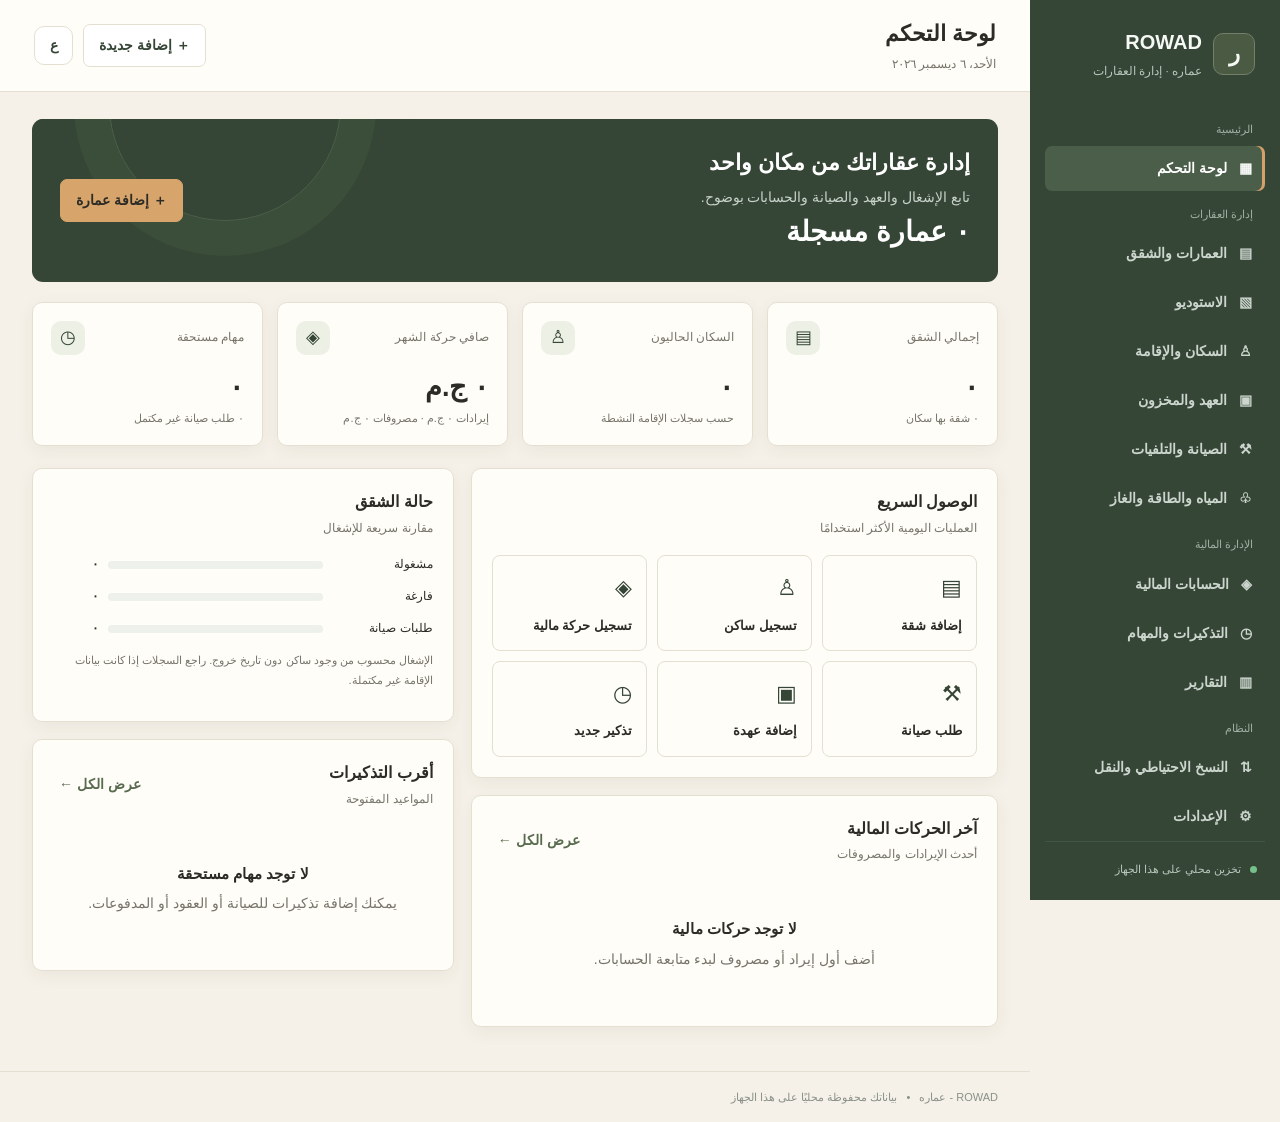
==== commit 53aaf737: "Sync motion system in standalone ROWAD source" ====
--- a/عماره6.html
+++ b/عماره6.html
@@ -28,6 +28,39 @@
 .permission-list{display:grid;grid-template-columns:repeat(2,minmax(0,1fr));gap:10px;margin:16px 0}.permission-list>div{padding:13px;background:#f7f4eb;border:1px solid var(--line);border-radius:8px}.permission-list b,.permission-list span{display:block}.permission-list b{margin-bottom:5px}.permission-list span{font-size:12px;color:var(--muted);line-height:1.8}.permission-panel>p{line-height:1.9}
 @media(max-width:650px){.permission-list{grid-template-columns:1fr}.topbar{padding:14px 16px}.content{padding:17px 14px}.panel{padding:15px}.hero{padding:20px;align-items:flex-start;flex-direction:column}.hero:after{left:-90px}}
 @media(prefers-reduced-motion:reduce){*,*::before,*::after{scroll-behavior:auto!important;animation:none!important;transition:none!important}}
+
+/* Refined motion system: restrained, purposeful, accessible. */
+:root{--motion-fast:150ms;--motion-base:230ms;--motion-slow:360ms;--ease-out:cubic-bezier(.2,.75,.25,1);--ease-spring:cubic-bezier(.2,.85,.25,1.12)}
+html{scroll-behavior:smooth}
+body{ -webkit-font-smoothing:antialiased; text-rendering:optimizeLegibility}
+#pageContent.page-enter{animation:page-enter var(--motion-slow) var(--ease-out) both}
+@keyframes page-enter{from{opacity:0;transform:translateY(9px)}to{opacity:1;transform:translateY(0)}}
+#pageContent .panel,#pageContent .stat-card,#pageContent .data-card{animation:card-enter 340ms var(--ease-out) both;transition:transform var(--motion-base) var(--ease-out),box-shadow var(--motion-base) var(--ease-out),border-color var(--motion-base) ease}
+#pageContent .panel:nth-child(2),#pageContent .stat-card:nth-child(2),#pageContent .data-card:nth-child(2){animation-delay:35ms}
+#pageContent .panel:nth-child(3),#pageContent .stat-card:nth-child(3),#pageContent .data-card:nth-child(3){animation-delay:65ms}
+#pageContent .panel:nth-child(4),#pageContent .stat-card:nth-child(4),#pageContent .data-card:nth-child(4){animation-delay:95ms}
+@keyframes card-enter{from{opacity:0;transform:translateY(7px)}to{opacity:1;transform:translateY(0)}}
+.button,.nav,.quick-tile,.mobile-menu,.icon-button{transition:background-color var(--motion-fast) ease,color var(--motion-fast) ease,border-color var(--motion-fast) ease,box-shadow var(--motion-base) var(--ease-out),transform var(--motion-fast) var(--ease-out)}
+.button{position:relative;overflow:hidden;isolation:isolate}
+.button::after{content:"";position:absolute;inset:0;background:currentColor;opacity:0;pointer-events:none;transition:opacity var(--motion-fast) ease}
+.button:hover::after{opacity:.045}
+.button:active{transform:translateY(1px) scale(.985)}
+.nav:active,.quick-tile:active{transform:scale(.985)}
+.nav span,.nav svg{transition:transform var(--motion-base) var(--ease-out)}
+.nav:hover span{transform:translateX(-2px)}
+.stat-card:hover,#pageContent .data-card:hover{transform:translateY(-2px);box-shadow:0 9px 24px rgba(55,48,34,.085);border-color:#d4cbb9}
+#pageContent .panel:hover{border-color:#ded5c4}
+a{transition:color var(--motion-fast) ease}
+input,select,textarea{transition:border-color var(--motion-fast) ease,box-shadow var(--motion-fast) ease,background-color var(--motion-fast) ease}
+#pageContent table tbody tr{transition:background-color var(--motion-fast) ease}
+#pageContent img{transition:filter var(--motion-base) ease}
+#pageContent img:hover{filter:saturate(1.035)}
+.modal,.modal-backdrop{animation:modal-enter 190ms var(--ease-out) both}
+@keyframes modal-enter{from{opacity:0}to{opacity:1}}
+.toast{animation:toast-enter 220ms var(--ease-out) both}
+@keyframes toast-enter{from{opacity:0;transform:translateY(8px)}to{opacity:1;transform:translateY(0)}}
+@media(hover:none){.stat-card:hover,#pageContent .data-card:hover,#pageContent .panel:hover{transform:none;box-shadow:var(--shadow)}}
+@media(prefers-reduced-motion:reduce){html{scroll-behavior:auto}#pageContent.page-enter,#pageContent .panel,#pageContent .stat-card,#pageContent .data-card,.modal,.modal-backdrop,.toast{animation:none!important;transition:none!important}.button,.nav,.quick-tile{transition:none!important}}
 </style>
 <title>ROWAD - عماره | إدارة العقارات</title>
 </head>
@@ -62,7 +95,7 @@
 </div>
 <div id="modalRoot"></div><div id="toastRoot" class="toast-root" aria-live="polite"></div>
 <script>
-/* Omran property manager - local-first, IndexedDB */
+/* ROWAD - عماره property manager - local-first, IndexedDB */
 (() => {
 "use strict";
 const DB_NAME="omran-property-manager", DB_VERSION=4, STORE="records", META="meta";
@@ -105,7 +138,7 @@
 function actionButtons(store,id){return `<div class="actions"><button data-action="edit" data-store="${store}" data-id="${id}">تعديل</button><button class="danger-text" data-action="delete" data-store="${store}" data-id="${id}">حذف</button></div>`;}
 function buildingOptions(bs,selected=""){return `<option value="">اختر العمارة</option>`+bs.map(b=>`<option value="${b.id}" ${selected===b.id?"selected":""}>${esc(b.name)}</option>`).join("");}
 function apartmentOptions(aps,bs,selected=""){return `<option value="">اختر الشقة</option>`+aps.map(a=>`<option value="${a.id}" ${selected===a.id?"selected":""}>${esc(buildingName(a.buildingId,bs))} — ${esc(a.number)}</option>`).join("");}
-async function render(){if(!db)return;$("#pageTitle").textContent=pageTitle(state.page);$("#todayLabel").textContent=new Date().toLocaleDateString("ar-EG",{weekday:"long",year:"numeric",month:"long",day:"numeric"});$$(".nav").forEach(b=>b.classList.toggle("active",b.dataset.page===state.page));const reminders=await all("reminders");const due=reminders.filter(r=>!r.done&&r.date<=today()).length;$("#reminderBadge").style.display=due?"inline-block":"none";$("#alertStrip").classList.toggle("hidden",!due);$("#alertStrip").textContent=due?`لديك ${fmt(due)} تذكيرًا أو مهمة مستحقة أو متأخرة. راجع قسم التذكيرات.`:"";const content=$("#pageContent");content.innerHTML=await renderPage(state.page);content.querySelectorAll("[data-action]").forEach(b=>b.addEventListener("click",()=>handleAction(b.dataset.action,b.dataset.store,b.dataset.id)));content.querySelectorAll("[data-page-link]").forEach(b=>b.addEventListener("click",()=>navigate(b.dataset.pageLink)));content.querySelectorAll("[data-filter]").forEach(el=>el.addEventListener("input",()=>{state[el.dataset.filter]=el.value;render();}));content.querySelectorAll("[data-csv]").forEach(b=>b.addEventListener("click",()=>exportCSV(b.dataset.csv)));content.querySelectorAll("[data-print]").forEach(b=>b.addEventListener("click",()=>window.print()));const aptSelect=content.querySelector("#studioApartmentSelect");if(aptSelect)aptSelect.addEventListener("change",()=>{state.studioApartmentId=aptSelect.value;state.search="";render();});for(const searchBox of [content.querySelector("#studioSearch"),content.querySelector("#studioSearchInline")].filter(Boolean))searchBox.addEventListener("change",()=>{state.search=searchBox.value;render();});const studioForm=content.querySelector("#studioUploadForm");if(studioForm)studioForm.addEventListener("submit",uploadStudioFiles);}
+async function render(){if(!db)return;$("#pageTitle").textContent=pageTitle(state.page);$("#todayLabel").textContent=new Date().toLocaleDateString("ar-EG",{weekday:"long",year:"numeric",month:"long",day:"numeric"});$$(".nav").forEach(b=>b.classList.toggle("active",b.dataset.page===state.page));const reminders=await all("reminders");const due=reminders.filter(r=>!r.done&&r.date<=today()).length;$("#reminderBadge").style.display=due?"inline-block":"none";$("#alertStrip").classList.toggle("hidden",!due);$("#alertStrip").textContent=due?`لديك ${fmt(due)} تذكيرًا أو مهمة مستحقة أو متأخرة. راجع قسم التذكيرات.`:"";const content=$("#pageContent");content.classList.remove("page-enter");content.innerHTML=await renderPage(state.page);if(!window.matchMedia("(prefers-reduced-motion: reduce)").matches){void content.offsetWidth;content.classList.add("page-enter");}content.querySelectorAll("[data-action]").forEach(b=>b.addEventListener("click",()=>handleAction(b.dataset.action,b.dataset.store,b.dataset.id)));content.querySelectorAll("[data-page-link]").forEach(b=>b.addEventListener("click",()=>navigate(b.dataset.pageLink)));content.querySelectorAll("[data-filter]").forEach(el=>el.addEventListener("input",()=>{state[el.dataset.filter]=el.value;render();}));content.querySelectorAll("[data-csv]").forEach(b=>b.addEventListener("click",()=>exportCSV(b.dataset.csv)));content.querySelectorAll("[data-print]").forEach(b=>b.addEventListener("click",()=>window.print()));const aptSelect=content.querySelector("#studioApartmentSelect");if(aptSelect)aptSelect.addEventListener("change",()=>{state.studioApartmentId=aptSelect.value;state.search="";render();});for(const searchBox of [content.querySelector("#studioSearch"),content.querySelector("#studioSearchInline")].filter(Boolean))searchBox.addEventListener("change",()=>{state.search=searchBox.value;render();});const studioForm=content.querySelector("#studioUploadForm");if(studioForm)studioForm.addEventListener("submit",uploadStudioFiles);}
 async function renderPage(p){switch(p){case"dashboard":return dashboard();case"buildings":return buildingsPage();case"studio":return studioPage();case"residents":return residentsPage();case"inventory":return inventoryPage();case"maintenance":return maintenancePage();case"utilities":return utilitiesPage();case"finance":return financePage();case"reminders":return remindersPage();case"reports":return reportsPage();case"backup":return backupPage();case"settings":return settingsPage();default:return dashboard();}}
 async function dashboard(){const [bs,aps,rs,ms,ts,rem,inv]=await Promise.all(["buildings","apartments","residents","maintenance","transactions","reminders","inventory"].map(all));const activeResidents=rs.filter(x=>!x.exitDate);const occupied=new Set(activeResidents.map(x=>x.apartmentId));const due=rem.filter(x=>!x.done&&x.date<=today());const month=today().slice(0,7),tx=ts.filter(x=>(x.date||"").startsWith(month));const inc=tx.filter(x=>x.type==="income").reduce((s,x)=>s+Number(x.amount||0),0),out=tx.filter(x=>x.type==="expense").reduce((s,x)=>s+Number(x.amount||0),0);const openM=ms.filter(x=>x.status!=="مكتمل");const recent=[...ts].sort((a,b)=>(b.date||"").localeCompare(a.date||"")).slice(0,5);return `<div class="hero"><div><h2>إدارة عقاراتك من مكان واحد</h2><p>تابع الإشغال والعهد والصيانة والحسابات بوضوح.</p><div class="hero-number">${fmt(bs.length)} عمارة مسجلة</div></div><button class="button" data-action="add" data-store="buildings">＋ إضافة عمارة</button></div><div class="stats-grid">${stat("إجمالي الشقق",fmt(aps.length),"▤",`${fmt(occupied.size)} شقة بها سكان`)}${stat("السكان الحاليون",fmt(activeResidents.length),"♙","حسب سجلات الإقامة النشطة")}${stat("صافي حركة الشهر",money(inc-out),"◈",`إيرادات ${money(inc)} · مصروفات ${money(out)}`)}${stat("مهام مستحقة",fmt(due.length),"◷",`${fmt(openM.length)} طلب صيانة غير مكتمل`)}</div><div class="dashboard-grid"><div><div class="panel">${panelHead("الوصول السريع","العمليات اليومية الأكثر استخدامًا")}<div class="quick-grid"><button class="quick-tile" data-action="add" data-store="apartments"><span>▤</span><b>إضافة شقة</b></button><button class="quick-tile" data-action="add" data-store="residents"><span>♙</span><b>تسجيل ساكن</b></button><button class="quick-tile" data-action="add" data-store="transactions"><span>◈</span><b>تسجيل حركة مالية</b></button><button class="quick-tile" data-action="add" data-store="maintenance"><span>⚒</span><b>طلب صيانة</b></button><button class="quick-tile" data-action="add" data-store="inventory"><span>▣</span><b>إضافة عهدة</b></button><button class="quick-tile" data-action="add" data-store="reminders"><span>◷</span><b>تذكير جديد</b></button></div></div><div class="panel">${panelHead("آخر الحركات المالية","أحدث الإيرادات والمصروفات",`<button class="link-btn" data-page-link="finance">عرض الكل ←</button>`)}${recent.length?table(["التاريخ","البيان","النوع","المبلغ"],recent.map(t=>`<tr><td>${dateFmt(t.date)}</td><td>${esc(t.title)}</td><td>${pill(t.type==="income"?"إيراد":"مصروف",t.type==="income"?"good":"warn")}</td><td>${money(t.amount)}</td></tr>`).join("")):empty("لا توجد حركات مالية","أضف أول إيراد أو مصروف لبدء متابعة الحسابات.")}</div></div><div><div class="panel">${panelHead("حالة الشقق","مقارنة سريعة للإشغال")}<div class="bar-row"><span>مشغولة</span><div class="bar-track"><div class="bar-fill" style="width:${aps.length?Math.min(100,occupied.size/aps.length*100):0}%"></div></div><b>${fmt(occupied.size)}</b></div><div class="bar-row"><span>فارغة</span><div class="bar-track"><div class="bar-fill" style="width:${aps.length?Math.min(100,Math.max(0,aps.length-occupied.size)/aps.length*100):0}%;background:#d5a44c"></div></div><b>${fmt(Math.max(0,aps.length-occupied.size))}</b></div><div class="bar-row"><span>طلبات صيانة</span><div class="bar-track"><div class="bar-fill" style="width:${Math.min(100,openM.length*10)}%;background:#b54c42"></div></div><b>${fmt(openM.length)}</b></div><p class="small-text">الإشغال محسوب من وجود ساكن دون تاريخ خروج. راجع السجلات إذا كانت بيانات الإقامة غير مكتملة.</p></div><div class="panel">${panelHead("أقرب التذكيرات","المواعيد المفتوحة",`<button class="link-btn" data-page-link="reminders">عرض الكل ←</button>`)}${due.length?due.slice(0,5).map(r=>`<div class="bar-row" style="grid-template-columns:1fr auto"><span>${esc(r.title)}<small class="muted" style="display:block">${dateFmt(r.date)}</small></span>${pill(r.date<today()?"متأخر":"اليوم",r.date<today()?"bad":"warn")}</div>`).join(""):empty("لا توجد مهام مستحقة","يمكنك إضافة تذكيرات للصيانة أو العقود أو المدفوعات.")}</div></div></div>`;}
 async function buildingsPage(){const [bs,aps]=await Promise.all([all("buildings"),all("apartments")]);const q=state.search.toLowerCase();const list=bs.filter(b=>(b.name+" "+b.address).toLowerCase().includes(q));return `${sectionHead("العمارات والشقق","إدارة العقارات والوحدات وسعة كل شقة","إضافة عمارة","add-building")}<div class="toolbar"><input class="search" placeholder="ابحث باسم العمارة أو العنوان..." data-filter="search" value="${esc(state.search)}"><button class="button ghost" data-action="add" data-store="apartments">＋ إضافة شقة</button></div><div class="stats-grid">${stat("العمارات",fmt(bs.length),"▤")}${stat("الشقق",fmt(aps.length),"▦")}${stat("إجمالي السعة",fmt(aps.reduce((s,a)=>s+Number(a.capacity||0),0)),"♙","مكانًا للسكن")}${stat("متوسط الشقق/عمارة",bs.length?fmt(aps.length/bs.length):"0","⌂")}</div><div class="panel">${list.length?table(["العمارة","العنوان","الأدوار","عدد الشقق","بيانات التواصل","الإجراءات"],list.map(b=>`<tr><td><b>${esc(b.name)}</b></td><td>${esc(b.address||"—")}</td><td>${fmt(b.floors||0)}</td><td>${aps.filter(a=>a.buildingId===b.id).length}</td><td>${esc(b.phone||"—")}</td><td>${actionButtons("buildings",b.id)} <button class="button small ghost" data-action="view-building" data-id="${b.id}">الشقق</button></td></tr>`).join("")):empty("لا توجد عمارات بعد","أضف العمارة الأولى ثم أضف الشقق التابعة لها.")}</div><div class="panel">${panelHead("قائمة الشقق","رقم الشقة فريد داخل كل عمارة",`<button class="button small ghost" data-csv="apartments">تصدير CSV</button>`)}${aps.length?table(["العمارة","رقم الشقة","الدور","السعة","الحالة","ملاحظات","الإجراءات"],aps.map(a=>`<tr><td>${esc(buildingName(a.buildingId,bs))}</td><td><b>${esc(a.number)}</b></td><td>${esc(a.floor||"—")}</td><td>${fmt(a.capacity||0)}</td><td>${pill(a.status||"متاحة",a.status==="مشغولة"?"good":a.status==="صيانة"?"warn":"")}</td><td>${esc(a.notes||"—")}</td><td>${actionButtons("apartments",a.id)} <button class="button small ghost" data-action="studio-open" data-id="${a.id}">استوديو الصور</button></td></tr>`).join("")):empty("لا توجد شقق","أضف الشقق بعد تسجيل العمارة.")}</div>`;}
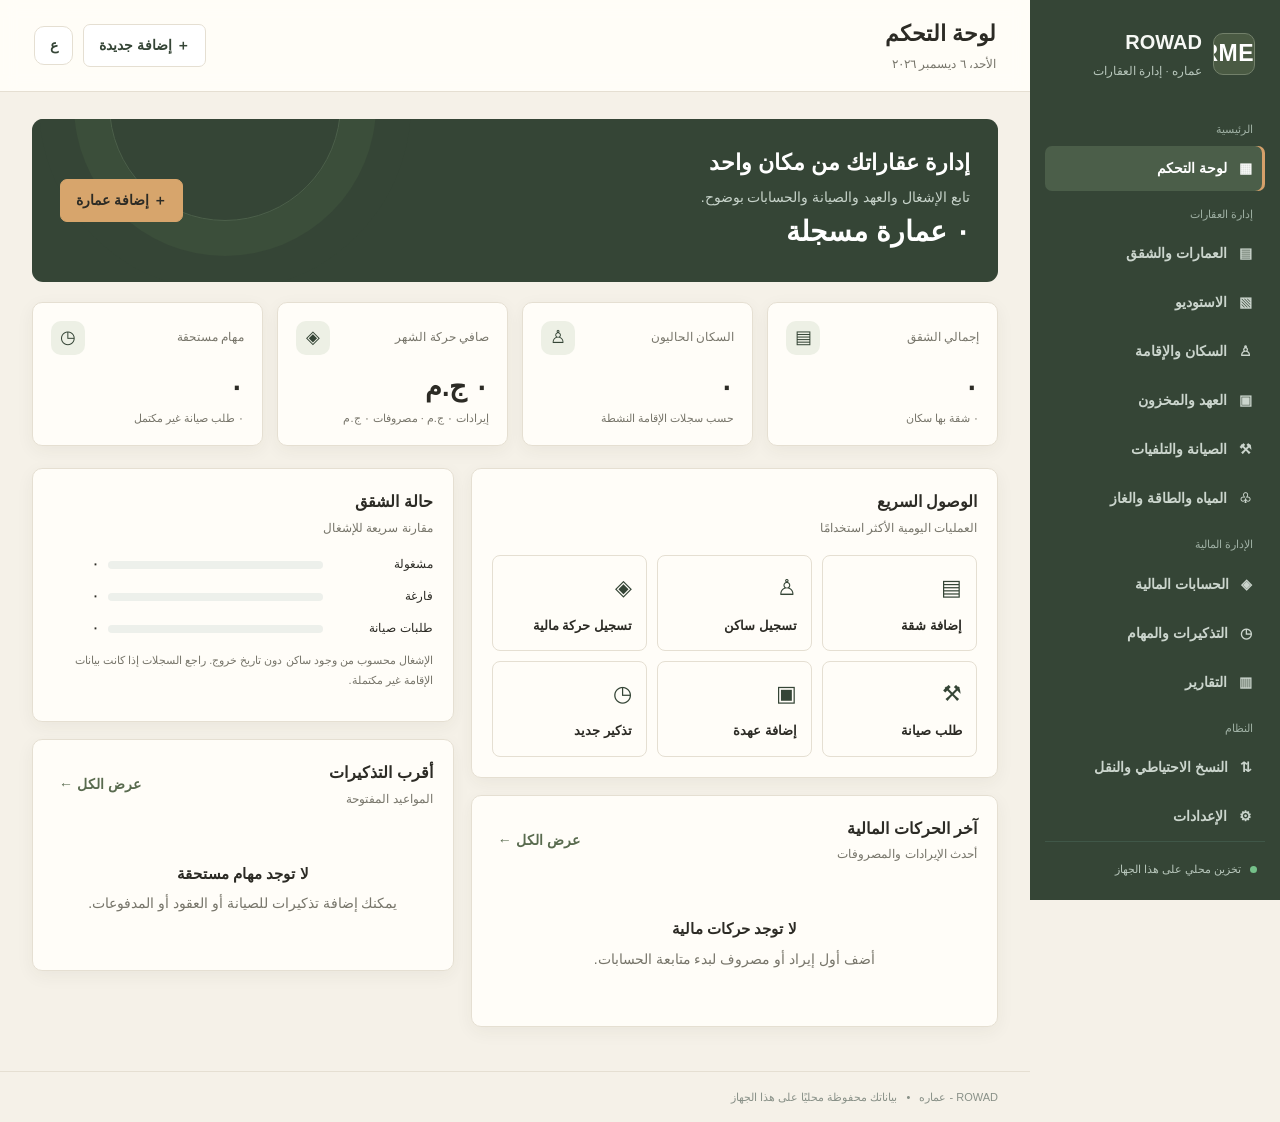
==== commit ee98e607: "Sync ROWAD logo across Arabic app source" ====
--- a/عماره6.html
+++ b/عماره6.html
@@ -6,7 +6,7 @@
 <style>
 
 :root{--bg:#f5f1e8;--panel:#fffdf8;--ink:#2c2b25;--muted:#77756a;--line:#e5dfd2;--green:#354536;--green2:#596b4f;--soft:#edf0e5;--gold:#c58a45;--red:#a94f42;--terracotta:#a85e48;--shadow:0 5px 18px rgba(55,48,34,.055)}
-*{box-sizing:border-box}body{margin:0;background:var(--bg);color:var(--ink);font-family:"Cairo",Tahoma,Arial,sans-serif;font-size:14px}button,input,select,textarea{font:inherit}button{cursor:pointer}.app-shell{min-height:100vh;display:flex}.sidebar{width:250px;background:var(--green);color:#f6f8f4;position:fixed;right:0;top:0;bottom:0;padding:22px 15px;display:flex;flex-direction:column;z-index:20;overflow:auto}.brand{display:flex;align-items:center;gap:11px;padding:4px 10px 26px}.brand-mark{width:42px;height:42px;border:1px solid #6d8575;border-radius:13px;display:grid;place-items:center;font-size:23px;font-weight:800;background:#344b3d}.brand b{display:block;font-size:20px}.brand small{color:#b8c7bc}.nav-label{font-size:11px;color:#9fb0a4;margin:12px 12px 6px}.nav{width:100%;border:0;background:transparent;color:#cbd5cd;text-align:right;padding:11px 13px;border-radius:9px;display:flex;align-items:center;gap:12px;margin:2px 0;font-weight:600}.nav span{flex:1}.nav:hover,.nav.active{background:#3b5243;color:white}.nav.active{box-shadow:inset -3px 0 var(--gold)}.nav-badge{background:#d5a44c;color:#1f3026;border-radius:30px;min-width:8px;height:8px}.sidebar-foot{margin-top:auto;padding:18px 8px 0;color:#b8c7bc;font-size:11px;border-top:1px solid #405748}.status-dot{display:inline-block;width:7px;height:7px;background:#75c18a;border-radius:50%;margin-left:6px}.main{margin-right:250px;width:calc(100% - 250px);min-width:0}.topbar{height:92px;padding:20px 34px;background:rgba(255,255,255,.92);border-bottom:1px solid var(--line);display:flex;align-items:center;gap:14px;position:sticky;top:0;z-index:10}.topbar h1{margin:0;font-size:22px}.topbar p{margin:2px 0 0;color:var(--muted);font-size:12px}.top-actions{margin-right:auto;display:flex;gap:10px;align-items:center}.avatar,.icon-btn{border:1px solid var(--line);background:#fff;border-radius:10px;width:39px;height:39px;color:var(--green);font-weight:800}.mobile-menu{display:none}.content{padding:27px 32px;max-width:1600px;margin:auto;min-height:calc(100vh - 145px)}.footer{padding:16px 32px;color:#899188;font-size:11px;border-top:1px solid var(--line)}.footer span{margin:0 6px}.button{border:1px solid var(--green);background:var(--green);color:white;border-radius:9px;padding:9px 15px;font-weight:700;display:inline-flex;align-items:center;justify-content:center;gap:7px}.button:hover{background:var(--green2)}.button.ghost{background:white;color:var(--green);border-color:var(--line)}.button.danger{background:#fff5f4;border-color:#f0d4d1;color:var(--red)}.button.small{padding:5px 9px;font-size:12px}.button.gold{background:var(--gold);border-color:var(--gold);color:#25352a}.icon-btn{font-size:19px}.hero{background:var(--green);color:white;padding:26px 28px;border-radius:16px;display:flex;align-items:center;gap:20px;justify-content:space-between;margin-bottom:20px;position:relative;overflow:hidden}.hero:after{content:"";position:absolute;width:230px;height:230px;border:1px solid #496354;border-radius:50%;left:8%;top:-130px;box-shadow:0 0 0 35px #304539,0 0 0 70px #2c4034}.hero>*{z-index:1}.hero h2{margin:0 0 5px;font-size:22px}.hero p{margin:0;color:#c6d2c9}.hero .hero-number{font-size:28px;font-weight:800}.hero .button{background:var(--gold);border-color:var(--gold);color:#26382f}.stats-grid{display:grid;grid-template-columns:repeat(4,minmax(0,1fr));gap:14px;margin-bottom:22px}.stat-card,.panel,.data-card{background:var(--panel);border:1px solid var(--line);border-radius:13px;box-shadow:var(--shadow)}.stat-card{padding:18px}.stat-top{display:flex;align-items:center;justify-content:space-between;color:var(--muted);font-size:12px}.stat-icon{width:34px;height:34px;border-radius:10px;display:grid;place-items:center;background:var(--soft);color:var(--green);font-size:18px}.stat-value{font-size:27px;font-weight:800;margin:10px 0 0}.stat-note{font-size:11px;color:var(--muted)}.dashboard-grid{display:grid;grid-template-columns:1.25fr 1fr;gap:17px}.panel{padding:20px;margin-bottom:17px;min-width:0}.panel-head{display:flex;align-items:center;justify-content:space-between;gap:12px;margin-bottom:17px}.panel-head h3{margin:0;font-size:16px}.panel-head p{margin:3px 0 0;color:var(--muted);font-size:12px}.link-btn{border:0;background:transparent;color:var(--green2);font-weight:700}.quick-grid{display:grid;grid-template-columns:repeat(3,1fr);gap:10px}.quick-tile{border:1px solid var(--line);background:#fff;border-radius:11px;padding:14px;text-align:right;display:flex;flex-direction:column;gap:8px;color:var(--ink)}.quick-tile:hover{border-color:#a7b8aa;background:#f9fbf8}.quick-tile b{font-size:13px}.quick-tile span{font-size:22px;color:var(--green)}.section-title{display:flex;justify-content:space-between;align-items:center;margin-bottom:18px;gap:12px}.section-title h2{font-size:20px;margin:0}.section-title p{color:var(--muted);margin:4px 0 0;font-size:12px}.toolbar{display:flex;gap:9px;flex-wrap:wrap;margin-bottom:15px}.field,.search{border:1px solid #dfe5de;background:#fff;border-radius:9px;padding:10px 12px;outline:none;color:var(--ink);width:100%;min-width:0}.field:focus,.search:focus{border-color:#6c8b75;box-shadow:0 0 0 3px #e7eee8}.search{max-width:330px}.toolbar .field{width:auto;min-width:145px}.table-wrap{overflow:auto;border:1px solid var(--line);border-radius:10px}table{width:100%;border-collapse:collapse;white-space:nowrap;background:white}th,td{padding:12px 14px;text-align:right;border-bottom:1px solid #edf0eb;font-size:12px}th{background:#f8f9f6;color:#727c72;font-weight:700}tbody tr:last-child td{border-bottom:0}tbody tr:hover{background:#fbfcfa}.empty{text-align:center;padding:35px 15px;color:var(--muted)}.empty b{display:block;color:var(--ink);font-size:15px;margin-bottom:6px}.pill{display:inline-flex;padding:4px 8px;border-radius:30px;background:#edf1ed;color:#526355;font-size:11px;font-weight:700}.pill.good{background:#e6f4e9;color:#2e7543}.pill.warn{background:#fff3d9;color:#936a19}.pill.bad{background:#fde9e7;color:#a43d35}.pill.blue{background:#e8f1f7;color:#3f6b82}.muted{color:var(--muted)}.two-col{display:grid;grid-template-columns:1fr 1fr;gap:17px}.form-grid{display:grid;grid-template-columns:repeat(2,minmax(0,1fr));gap:13px}.form-field{display:flex;flex-direction:column;gap:6px}.form-field label{font-weight:700;font-size:12px}.form-field.full{grid-column:1/-1}.form-field small{font-size:11px;color:var(--muted)}textarea.field{min-height:80px;resize:vertical}.modal-backdrop{position:fixed;inset:0;background:rgba(18,28,21,.55);z-index:100;display:grid;place-items:center;padding:18px}.modal{width:min(720px,100%);max-height:90vh;overflow:auto;background:white;border-radius:16px;box-shadow:0 20px 70px #0003}.modal-head{display:flex;align-items:center;justify-content:space-between;padding:18px 22px;border-bottom:1px solid var(--line)}.modal-head h3{margin:0;font-size:17px}.modal-body{padding:22px}.modal-foot{padding:15px 22px;border-top:1px solid var(--line);display:flex;gap:9px;justify-content:flex-start}.close-btn{border:0;background:#f1f3ef;border-radius:8px;width:32px;height:32px}.toast-root{position:fixed;bottom:20px;left:20px;z-index:200;display:grid;gap:8px}.toast{padding:12px 16px;background:#24392d;color:white;border-radius:10px;box-shadow:var(--shadow);max-width:min(400px,90vw)}.toast.error{background:#9d3d35}.alert-strip{margin:16px 32px 0;padding:12px 15px;border:1px solid #f0dbad;background:#fff8e8;color:#805f1c;border-radius:10px}.hidden{display:none!important}.bar-row{display:grid;grid-template-columns:100px 1fr 45px;gap:10px;align-items:center;margin:12px 0;font-size:12px}.bar-track{height:8px;background:#edf0eb;border-radius:20px;overflow:hidden}.bar-fill{height:100%;background:var(--green2);border-radius:20px}.resident-photo{width:35px;height:35px;object-fit:cover;border-radius:9px;background:#edf0eb}.file-drop{padding:22px;border:1px dashed #b9c7ba;border-radius:12px;text-align:center;background:#fafbf9}.file-drop input{max-width:100%}.notice{padding:13px 15px;background:#f5f7f2;border-right:3px solid var(--gold);border-radius:7px;color:#586257;font-size:12px;line-height:1.9}.actions{display:flex;gap:6px;align-items:center}.actions button{border:1px solid var(--line);background:white;border-radius:7px;padding:5px 8px;color:var(--green);font-size:12px}.danger-text{color:var(--red)}.mini-metrics{display:flex;gap:8px;flex-wrap:wrap}.metric-chip{padding:8px 11px;background:#f4f6f2;border-radius:8px;font-size:12px}.metric-chip b{margin-right:5px}.tabs{display:flex;gap:5px;border-bottom:1px solid var(--line);margin-bottom:15px;overflow:auto}.tab{padding:10px 13px;border:0;background:none;color:var(--muted);white-space:nowrap}.tab.active{color:var(--green);border-bottom:2px solid var(--green);font-weight:800}.checkline{display:flex;align-items:center;gap:8px}.checkline input{width:17px;height:17px}.danger-zone{border:1px solid #f0d4d1;border-radius:10px;padding:15px}.danger-zone h4{color:var(--red);margin:0 0 8px}.small-text{font-size:11px;color:var(--muted);line-height:1.8}.report-summary{display:grid;grid-template-columns:repeat(3,1fr);gap:10px}.report-box{padding:14px;background:#f6f7f4;border-radius:9px}.report-box small{color:var(--muted);display:block}.report-box b{font-size:19px}.print-only{display:none}.studio-grid{display:grid;grid-template-columns:repeat(auto-fill,minmax(210px,1fr));gap:14px}.studio-card{border:1px solid var(--line);border-radius:12px;overflow:hidden;background:#fff;min-width:0}.studio-thumb{display:block;width:100%;height:210px;object-fit:cover;background:#f2f4f0;cursor:zoom-in}.studio-card-body{padding:12px}.studio-card-title{font-weight:800;overflow-wrap:anywhere}.studio-card-meta{font-size:11px;color:var(--muted);margin:5px 0 10px}.studio-card-actions{display:flex;gap:6px;flex-wrap:wrap}.studio-card-actions .button{padding:6px 9px;font-size:11px}.studio-preview{max-width:100%;max-height:70vh;object-fit:contain;display:block;margin:auto}.studio-toolbar{display:flex;gap:10px;flex-wrap:wrap;align-items:end}.studio-toolbar .form-field{flex:1;min-width:160px}
+*{box-sizing:border-box}body{margin:0;background:var(--bg);color:var(--ink);font-family:"Cairo",Tahoma,Arial,sans-serif;font-size:14px}button,input,select,textarea{font:inherit}button{cursor:pointer}.app-shell{min-height:100vh;display:flex}.sidebar{width:250px;background:var(--green);color:#f6f8f4;position:fixed;right:0;top:0;bottom:0;padding:22px 15px;display:flex;flex-direction:column;z-index:20;overflow:auto}.brand{display:flex;align-items:center;gap:11px;padding:4px 10px 26px}.brand-logo{overflow:hidden;background:#fff;border:1px solid #b41736;border-radius:10px;padding:0}.brand-logo img{width:100%;height:100%;object-fit:contain;display:block}.brand-logo-fallback{background:#b41736;color:#fff;font-size:12px;letter-spacing:.5px}.brand-mark{width:42px;height:42px;border:1px solid #6d8575;border-radius:13px;display:grid;place-items:center;font-size:23px;font-weight:800;background:#344b3d}.brand b{display:block;font-size:20px}.brand small{color:#b8c7bc}.nav-label{font-size:11px;color:#9fb0a4;margin:12px 12px 6px}.nav{width:100%;border:0;background:transparent;color:#cbd5cd;text-align:right;padding:11px 13px;border-radius:9px;display:flex;align-items:center;gap:12px;margin:2px 0;font-weight:600}.nav span{flex:1}.nav:hover,.nav.active{background:#3b5243;color:white}.nav.active{box-shadow:inset -3px 0 var(--gold)}.nav-badge{background:#d5a44c;color:#1f3026;border-radius:30px;min-width:8px;height:8px}.sidebar-foot{margin-top:auto;padding:18px 8px 0;color:#b8c7bc;font-size:11px;border-top:1px solid #405748}.status-dot{display:inline-block;width:7px;height:7px;background:#75c18a;border-radius:50%;margin-left:6px}.main{margin-right:250px;width:calc(100% - 250px);min-width:0}.topbar{height:92px;padding:20px 34px;background:rgba(255,255,255,.92);border-bottom:1px solid var(--line);display:flex;align-items:center;gap:14px;position:sticky;top:0;z-index:10}.topbar h1{margin:0;font-size:22px}.topbar p{margin:2px 0 0;color:var(--muted);font-size:12px}.top-actions{margin-right:auto;display:flex;gap:10px;align-items:center}.avatar,.icon-btn{border:1px solid var(--line);background:#fff;border-radius:10px;width:39px;height:39px;color:var(--green);font-weight:800}.mobile-menu{display:none}.content{padding:27px 32px;max-width:1600px;margin:auto;min-height:calc(100vh - 145px)}.footer{padding:16px 32px;color:#899188;font-size:11px;border-top:1px solid var(--line)}.footer span{margin:0 6px}.button{border:1px solid var(--green);background:var(--green);color:white;border-radius:9px;padding:9px 15px;font-weight:700;display:inline-flex;align-items:center;justify-content:center;gap:7px}.button:hover{background:var(--green2)}.button.ghost{background:white;color:var(--green);border-color:var(--line)}.button.danger{background:#fff5f4;border-color:#f0d4d1;color:var(--red)}.button.small{padding:5px 9px;font-size:12px}.button.gold{background:var(--gold);border-color:var(--gold);color:#25352a}.icon-btn{font-size:19px}.hero{background:var(--green);color:white;padding:26px 28px;border-radius:16px;display:flex;align-items:center;gap:20px;justify-content:space-between;margin-bottom:20px;position:relative;overflow:hidden}.hero:after{content:"";position:absolute;width:230px;height:230px;border:1px solid #496354;border-radius:50%;left:8%;top:-130px;box-shadow:0 0 0 35px #304539,0 0 0 70px #2c4034}.hero>*{z-index:1}.hero h2{margin:0 0 5px;font-size:22px}.hero p{margin:0;color:#c6d2c9}.hero .hero-number{font-size:28px;font-weight:800}.hero .button{background:var(--gold);border-color:var(--gold);color:#26382f}.stats-grid{display:grid;grid-template-columns:repeat(4,minmax(0,1fr));gap:14px;margin-bottom:22px}.stat-card,.panel,.data-card{background:var(--panel);border:1px solid var(--line);border-radius:13px;box-shadow:var(--shadow)}.stat-card{padding:18px}.stat-top{display:flex;align-items:center;justify-content:space-between;color:var(--muted);font-size:12px}.stat-icon{width:34px;height:34px;border-radius:10px;display:grid;place-items:center;background:var(--soft);color:var(--green);font-size:18px}.stat-value{font-size:27px;font-weight:800;margin:10px 0 0}.stat-note{font-size:11px;color:var(--muted)}.dashboard-grid{display:grid;grid-template-columns:1.25fr 1fr;gap:17px}.panel{padding:20px;margin-bottom:17px;min-width:0}.panel-head{display:flex;align-items:center;justify-content:space-between;gap:12px;margin-bottom:17px}.panel-head h3{margin:0;font-size:16px}.panel-head p{margin:3px 0 0;color:var(--muted);font-size:12px}.link-btn{border:0;background:transparent;color:var(--green2);font-weight:700}.quick-grid{display:grid;grid-template-columns:repeat(3,1fr);gap:10px}.quick-tile{border:1px solid var(--line);background:#fff;border-radius:11px;padding:14px;text-align:right;display:flex;flex-direction:column;gap:8px;color:var(--ink)}.quick-tile:hover{border-color:#a7b8aa;background:#f9fbf8}.quick-tile b{font-size:13px}.quick-tile span{font-size:22px;color:var(--green)}.section-title{display:flex;justify-content:space-between;align-items:center;margin-bottom:18px;gap:12px}.section-title h2{font-size:20px;margin:0}.section-title p{color:var(--muted);margin:4px 0 0;font-size:12px}.toolbar{display:flex;gap:9px;flex-wrap:wrap;margin-bottom:15px}.field,.search{border:1px solid #dfe5de;background:#fff;border-radius:9px;padding:10px 12px;outline:none;color:var(--ink);width:100%;min-width:0}.field:focus,.search:focus{border-color:#6c8b75;box-shadow:0 0 0 3px #e7eee8}.search{max-width:330px}.toolbar .field{width:auto;min-width:145px}.table-wrap{overflow:auto;border:1px solid var(--line);border-radius:10px}table{width:100%;border-collapse:collapse;white-space:nowrap;background:white}th,td{padding:12px 14px;text-align:right;border-bottom:1px solid #edf0eb;font-size:12px}th{background:#f8f9f6;color:#727c72;font-weight:700}tbody tr:last-child td{border-bottom:0}tbody tr:hover{background:#fbfcfa}.empty{text-align:center;padding:35px 15px;color:var(--muted)}.empty b{display:block;color:var(--ink);font-size:15px;margin-bottom:6px}.pill{display:inline-flex;padding:4px 8px;border-radius:30px;background:#edf1ed;color:#526355;font-size:11px;font-weight:700}.pill.good{background:#e6f4e9;color:#2e7543}.pill.warn{background:#fff3d9;color:#936a19}.pill.bad{background:#fde9e7;color:#a43d35}.pill.blue{background:#e8f1f7;color:#3f6b82}.muted{color:var(--muted)}.two-col{display:grid;grid-template-columns:1fr 1fr;gap:17px}.form-grid{display:grid;grid-template-columns:repeat(2,minmax(0,1fr));gap:13px}.form-field{display:flex;flex-direction:column;gap:6px}.form-field label{font-weight:700;font-size:12px}.form-field.full{grid-column:1/-1}.form-field small{font-size:11px;color:var(--muted)}textarea.field{min-height:80px;resize:vertical}.modal-backdrop{position:fixed;inset:0;background:rgba(18,28,21,.55);z-index:100;display:grid;place-items:center;padding:18px}.modal{width:min(720px,100%);max-height:90vh;overflow:auto;background:white;border-radius:16px;box-shadow:0 20px 70px #0003}.modal-head{display:flex;align-items:center;justify-content:space-between;padding:18px 22px;border-bottom:1px solid var(--line)}.modal-head h3{margin:0;font-size:17px}.modal-body{padding:22px}.modal-foot{padding:15px 22px;border-top:1px solid var(--line);display:flex;gap:9px;justify-content:flex-start}.close-btn{border:0;background:#f1f3ef;border-radius:8px;width:32px;height:32px}.toast-root{position:fixed;bottom:20px;left:20px;z-index:200;display:grid;gap:8px}.toast{padding:12px 16px;background:#24392d;color:white;border-radius:10px;box-shadow:var(--shadow);max-width:min(400px,90vw)}.toast.error{background:#9d3d35}.alert-strip{margin:16px 32px 0;padding:12px 15px;border:1px solid #f0dbad;background:#fff8e8;color:#805f1c;border-radius:10px}.hidden{display:none!important}.bar-row{display:grid;grid-template-columns:100px 1fr 45px;gap:10px;align-items:center;margin:12px 0;font-size:12px}.bar-track{height:8px;background:#edf0eb;border-radius:20px;overflow:hidden}.bar-fill{height:100%;background:var(--green2);border-radius:20px}.resident-photo{width:35px;height:35px;object-fit:cover;border-radius:9px;background:#edf0eb}.file-drop{padding:22px;border:1px dashed #b9c7ba;border-radius:12px;text-align:center;background:#fafbf9}.file-drop input{max-width:100%}.notice{padding:13px 15px;background:#f5f7f2;border-right:3px solid var(--gold);border-radius:7px;color:#586257;font-size:12px;line-height:1.9}.actions{display:flex;gap:6px;align-items:center}.actions button{border:1px solid var(--line);background:white;border-radius:7px;padding:5px 8px;color:var(--green);font-size:12px}.danger-text{color:var(--red)}.mini-metrics{display:flex;gap:8px;flex-wrap:wrap}.metric-chip{padding:8px 11px;background:#f4f6f2;border-radius:8px;font-size:12px}.metric-chip b{margin-right:5px}.tabs{display:flex;gap:5px;border-bottom:1px solid var(--line);margin-bottom:15px;overflow:auto}.tab{padding:10px 13px;border:0;background:none;color:var(--muted);white-space:nowrap}.tab.active{color:var(--green);border-bottom:2px solid var(--green);font-weight:800}.checkline{display:flex;align-items:center;gap:8px}.checkline input{width:17px;height:17px}.danger-zone{border:1px solid #f0d4d1;border-radius:10px;padding:15px}.danger-zone h4{color:var(--red);margin:0 0 8px}.small-text{font-size:11px;color:var(--muted);line-height:1.8}.report-summary{display:grid;grid-template-columns:repeat(3,1fr);gap:10px}.report-box{padding:14px;background:#f6f7f4;border-radius:9px}.report-box small{color:var(--muted);display:block}.report-box b{font-size:19px}.print-only{display:none}.studio-grid{display:grid;grid-template-columns:repeat(auto-fill,minmax(210px,1fr));gap:14px}.studio-card{border:1px solid var(--line);border-radius:12px;overflow:hidden;background:#fff;min-width:0}.studio-thumb{display:block;width:100%;height:210px;object-fit:cover;background:#f2f4f0;cursor:zoom-in}.studio-card-body{padding:12px}.studio-card-title{font-weight:800;overflow-wrap:anywhere}.studio-card-meta{font-size:11px;color:var(--muted);margin:5px 0 10px}.studio-card-actions{display:flex;gap:6px;flex-wrap:wrap}.studio-card-actions .button{padding:6px 9px;font-size:11px}.studio-preview{max-width:100%;max-height:70vh;object-fit:contain;display:block;margin:auto}.studio-toolbar{display:flex;gap:10px;flex-wrap:wrap;align-items:end}.studio-toolbar .form-field{flex:1;min-width:160px}
 @media(max-width:1100px){.stats-grid{grid-template-columns:repeat(2,1fr)}.content{padding:22px}.topbar{padding:18px 22px}.dashboard-grid{grid-template-columns:1fr}}
 @media(max-width:760px){.sidebar{transform:translateX(105%);transition:transform .2s;width:270px;box-shadow:-12px 0 30px #0002}.sidebar.open{transform:translateX(0)}.main{margin-right:0;width:100%}.mobile-menu{display:block}.topbar{height:78px;padding:12px 15px}.topbar h1{font-size:18px}.topbar p{font-size:10px}.top-actions .button{padding:8px 10px;font-size:12px}.content{padding:17px 13px}.hero{padding:20px;align-items:flex-start;flex-direction:column}.hero h2{font-size:19px}.stats-grid{gap:9px}.stat-card{padding:13px}.stat-value{font-size:23px}.dashboard-grid,.two-col{grid-template-columns:1fr}.quick-grid{grid-template-columns:repeat(2,1fr)}.form-grid{grid-template-columns:1fr}.form-field.full{grid-column:auto}.section-title{align-items:flex-start}.section-title h2{font-size:18px}.search{max-width:none;flex:1}.toolbar .field{flex:1;min-width:120px}.panel{padding:14px}.report-summary{grid-template-columns:1fr 1fr}.footer{padding:14px}.alert-strip{margin:10px 13px 0}.modal-backdrop{padding:8px}.modal-body{padding:15px}.modal-head,.modal-foot{padding:14px 15px}}
 @media print{.sidebar,.topbar,.footer,.toolbar,.button,.actions,.mobile-menu{display:none!important}.main{margin:0;width:100%}.content{padding:0}.panel,.stat-card{box-shadow:none;break-inside:avoid}.print-only{display:block}body{background:white}}
@@ -67,7 +67,7 @@
 <body>
 <div class="app-shell">
 <aside class="sidebar" id="sidebar">
-  <div class="brand"><div class="brand-mark">ر</div><div><b>ROWAD</b><small>عماره · إدارة العقارات</small></div></div>
+  <div class="brand"><div class="brand-mark brand-logo"><img src="https://graph.facebook.com/RowadModernEngineering/picture?type=large" alt="شعار ROWAD Modern Engineering" onerror="this.style.display='none';this.parentElement.classList.add('brand-logo-fallback');this.parentElement.textContent='RME';"></div><div><b>ROWAD</b><small>عماره · إدارة العقارات</small></div></div>
   <div class="nav-label">الرئيسية</div>
   <button class="nav active" data-page="dashboard">▦ <span>لوحة التحكم</span></button>
   <div class="nav-label">إدارة العقارات</div>
